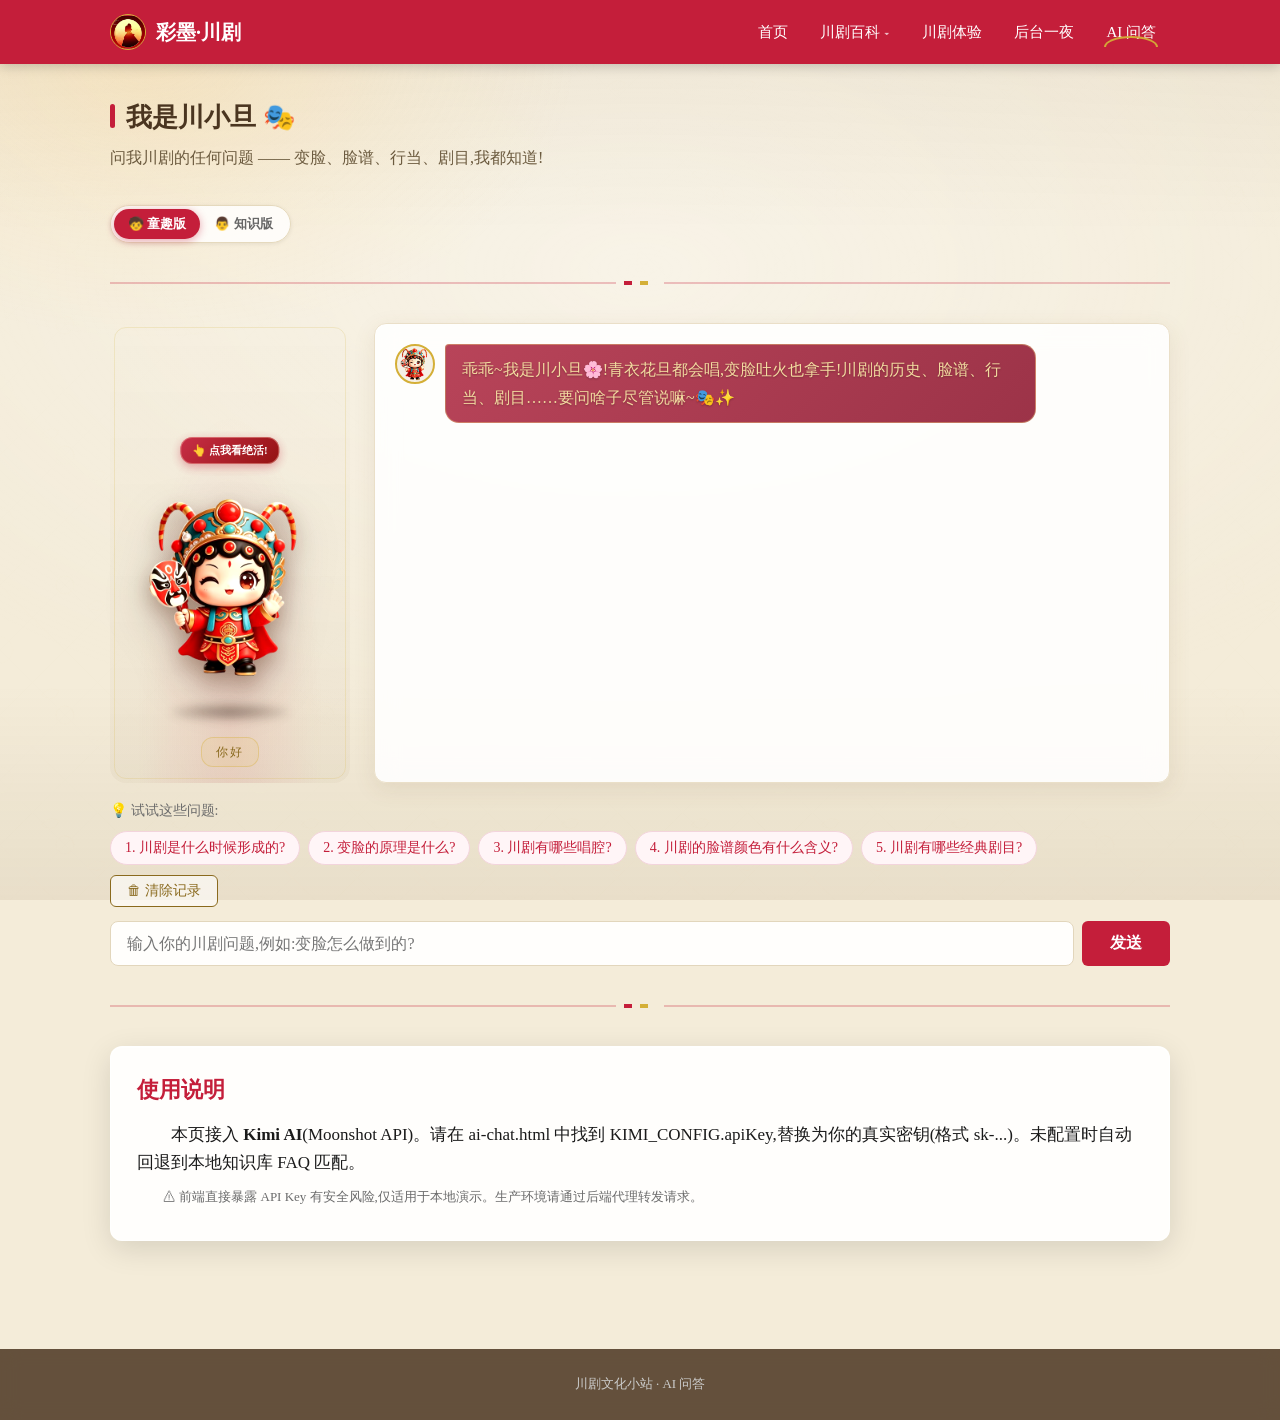
==== ai-chat.html @ c5822cfd "川剧文化小站 初始版本" ====
<!DOCTYPE html>
<html lang="zh-CN">
<head>
  <meta charset="UTF-8" />
  <meta name="viewport" content="width=device-width, initial-scale=1.0" />
  <title>AI 问答 · 川剧文化小站</title>
  <link rel="stylesheet" href="style.css?v=94" />
</head>
<body class="kb-page kb-chat" data-mood="lobby">
  <!-- 舞台底板:与知识页/演出页同体系(追光+暗纹+暖底),最亮一档:戏园堂厢 -->
  <div class="kb-bg" aria-hidden="true">
    <div class="kb-bg-pattern"></div>
    <div class="kb-bg-shade"></div>
    <div class="kb-bg-spot"></div>
  </div>
  <header class="site-header"></header>

  <main class="container">
    <!-- 顶部标题 + 风格切换 -->
    <div class="ai-header">
      <div class="ai-header-text">
        <h1 class="section-title">我是川小旦 🎭</h1>
        <p class="subtitle">问我川剧的任何问题 —— 变脸、脸谱、行当、剧目,我都知道!</p>
        <!-- 对话风格切换 -->
        <div class="style-switch" role="tablist">
          <button type="button" class="style-btn active" data-style="kid" role="tab">🧒 童趣版</button>
          <button type="button" class="style-btn" data-style="adult" role="tab">👨 知识版</button>
        </div>
      </div>
    </div>

    <div class="divider-pattern"></div>

    <!-- 对话区:左侧川小旦(大) + 右侧聊天框 -->
    <div class="ai-chat-stage">
      <div class="ai-mascot-side" id="aiMascotAvatar">
        <div class="mascot-container" id="mascotContainer">
          <!-- 绝活特效层(点击时显示) -->
          <div class="mascot-skill-layer" id="skillLayer"></div>
          <!-- 川小旦主图(表情切换: hello / happy / think / like / heart) -->
          <img src="images/mascot_hello.png" alt="川小旦" class="mascot-image" id="mascotImage"
               data-hello="images/mascot_hello.png"
               data-happy="images/mascot_happy.png"
               data-think="images/mascot_think.png"
               data-like="images/mascot_like.png"
               data-heart="images/mascot_heart.png"
               style="background:transparent;"
               onerror="this.style.display='none';document.getElementById('mascotWrapFallback').style.display='flex';" />
          <!-- SVG 兜底 -->
          <div class="mascot-wrap mascot-bounce" id="mascotWrapFallback" style="display:none;width:120px;height:160px;"></div>
          <!-- 点击提示 -->
          <div class="mascot-tap-hint" id="tapHint">👆 点我看绝活!</div>
        </div>
        <!-- 表情状态指示 -->
        <div class="mascot-mood-label" id="moodLabel">你好</div>
      </div>

      <!-- 对话记录区(可滚动) -->
      <div class="chat-box" id="chatBox"></div>
    </div>

    <!-- 推荐问题快捷入口 -->
    <div class="chat-presets">
      <div class="preset-label">💡 试试这些问题:</div>
      <div class="chip-row" id="chipRow"></div>
      <button type="button" class="btn ghost chat-clear-btn" id="clearBtn">🗑 清除记录</button>
    </div>

    <!-- 底部:输入框 + 发送按钮 -->
    <div class="chat-input-row">
      <input
        type="text"
        class="chat-input"
        id="userInput"
        placeholder="输入你的川剧问题,例如:变脸怎么做到的?"
        autocomplete="off"
      />
      <button class="btn chat-send-btn" id="sendBtn">发送</button>
    </div>

    <div class="divider-pattern"></div>

    <div class="knowledge-block">
      <h2>使用说明</h2>
      <p>本页接入 <strong>Kimi AI</strong>(Moonshot API)。请在 <code>ai-chat.html</code> 中找到 <code>KIMI_CONFIG.apiKey</code>,替换为你的真实密钥(格式 <code>sk-...</code>)。未配置时自动回退到本地知识库 FAQ 匹配。</p>
      <p style="font-size:13px;color:var(--color-muted);margin-top:6px;">⚠ 前端直接暴露 API Key 有安全风险,仅适用于本地演示。生产环境请通过后端代理转发请求。</p>
    </div>
  </main>

  <footer class="site-footer">
    <p>川剧文化小站 · AI 问答</p>
  </footer>

  <script src="app.js?v=20260909a"></script>
  <script>
    (function () {
      SCU.renderNav("aichat");

      // 从"售票处"走进"戏园堂厢":底色再晕染提亮一档(米白/浅杏,约 2.2s)
      setTimeout(function () {
        document.body.setAttribute("data-mood", "parlor");
      }, 150);

      // ===== Kimi AI 配置 =====
      var KIMI_CONFIG = {
        apiKey: 'sk-V4OOG6MM0jXO7whUQ0eaiyQfzatqZCMu2Lfq7zWxiyEzpTWc',
        apiUrl: 'https://api.moonshot.cn/v1/chat/completions'
      };

      var chatBox = document.getElementById("chatBox");
      var userInput = document.getElementById("userInput");
      var sendBtn = document.getElementById("sendBtn");
      var mascotWrap = document.getElementById("mascotWrapFallback");
      var mascotImage = document.getElementById("mascotImage");

      // ===== 聊天记录持久化(localStorage) =====
      var STORAGE_KEY = "scu_chat_history";

      function saveMessages() {
        try {
          var bubbles = chatBox.querySelectorAll(".message .bubble");
          var msgs = [];
          for (var i = 0; i < bubbles.length; i++) {
            var msg = bubbles[i].parentElement;
            var role = msg.classList.contains("ai") ? "ai" : "user";
            var text = bubbles[i].textContent;
            // 跳过"正在思考..."的临时消息
            if (text.indexOf("正在思考") >= 0 || text.indexOf("想想哈") >= 0) continue;
            msgs.push({ role: role, content: text });
          }
          localStorage.setItem(STORAGE_KEY, JSON.stringify(msgs));
        } catch (e) {}
      }

      function loadMessages() {
        try {
          var saved = localStorage.getItem(STORAGE_KEY);
          if (!saved) return false;
          var msgs = JSON.parse(saved);
          if (!msgs || !msgs.length) return false;
          for (var i = 0; i < msgs.length; i++) {
            addMessage(msgs[i].role, msgs[i].content);
          }
          return true;
        } catch (e) { return false; }
      }

      function clearMessages() {
        try { localStorage.removeItem(STORAGE_KEY); } catch (e) {}
        chatBox.innerHTML = "";
      }

      // ===== 川小旦神情动画(表情图片 + CSS 动画) =====
      // mood: 'idle'(你好/待命) / 'think'(疑惑) / 'talk'(说话) / 'happy'(开心) / 'like'(点赞) / 'heart'(比心)
      var moodLabel = document.getElementById('moodLabel');
      // 全局 mood 定时器(每次 setMood 清除之前的,防止疑惑被提前打断)
      var moodTimers = [];
      function clearMoodTimers() {
        moodTimers.forEach(function (t) { clearTimeout(t); });
        moodTimers = [];
      }
      // 成功回答后的随机表情
      var successMoods = ['happy', 'like', 'heart'];
      var successLabels = { happy: '🎉 开心!', like: '👍 点赞!', heart: '❤️ 比心!' };
      function randomSuccessMood() {
        return successMoods[Math.floor(Math.random() * successMoods.length)];
      }
      function setMood(mood) {
        // 清除之前 happy 的自动恢复定时器,避免打断当前状态
        clearMoodTimers();
        // 更新状态标签
        if (moodLabel) {
          moodLabel.classList.remove('thinking', 'speaking', 'happy');
          if (mood === 'think') { moodLabel.textContent = '🤔 想想哈~'; moodLabel.classList.add('thinking'); }
          else if (mood === 'talk') { moodLabel.textContent = '💬 正在回答'; moodLabel.classList.add('speaking'); }
          else if (mood === 'happy') { moodLabel.textContent = '🎉 开心!'; moodLabel.classList.add('happy'); }
          else if (mood === 'like') { moodLabel.textContent = '👍 点赞!'; moodLabel.classList.add('happy'); }
          else if (mood === 'heart') { moodLabel.textContent = '❤️ 比心!'; moodLabel.classList.add('happy'); }
          else { moodLabel.textContent = '你好'; }
        }
        // 优先用真实图片做动画,图片加载失败时回退到 SVG
        if (mascotImage && mascotImage.style.display !== 'none') {
          // 清除所有状态类(含 happy-idle)
          mascotImage.classList.remove('thinking', 'speaking', 'happy', 'happy-idle');
          // 清除内联 transform(来自鼠标跟随/空闲摆动)
          mascotImage.style.transform = '';
          // 切换表情图片:idle/talk 用 hello 图,think 用疑惑图,其余按对应图
          var moodKey = (mood === 'think') ? 'think' : (mood === 'happy' ? 'happy' : (mood === 'like' ? 'like' : (mood === 'heart' ? 'heart' : 'hello')));
          var newSrc = mascotImage.getAttribute('data-' + moodKey);
          if (newSrc && mascotImage.src.indexOf(newSrc) === -1) {
            mascotImage.src = newSrc;
            // 表情切换闪光
            mascotImage.classList.add('flash');
            moodTimers.push(setTimeout(function () { mascotImage.classList.remove('flash'); }, 450));
          }
          if (mood === 'think') {
            mascotImage.classList.add('thinking');
            // 疑惑状态不自动结束,由外部 setMood 切换
          } else if (mood === 'talk') {
            mascotImage.classList.add('speaking');
          } else if (mood === 'happy' || mood === 'like' || mood === 'heart') {
            mascotImage.classList.add('happy');
            // 跳跃动画(0.85s)播完后,保持表情 + 呼吸,3 秒后恢复待命
            moodTimers.push(setTimeout(function () {
              mascotImage.classList.remove('happy', 'thinking', 'speaking');
              mascotImage.classList.add('happy-idle');
            }, 850));
            // 4 秒后完全恢复待命表情(hello)
            moodTimers.push(setTimeout(function () {
              mascotImage.classList.remove('happy-idle', 'happy', 'thinking', 'speaking');
              var idleSrc = mascotImage.getAttribute('data-hello');
              if (idleSrc) mascotImage.src = idleSrc;
              if (moodLabel) { moodLabel.classList.remove('happy'); moodLabel.textContent = '👋 待命中'; }
            }, 4000));
          }
          // idle(默认呼吸)不需要额外 class
        } else {
          // 回退 SVG
          var animClass = '';
          if (mood === 'think') animClass = 'mascot-bounce';
          else if (mood === 'talk') animClass = 'mascot-talk';
          else if (mood === 'happy' || mood === 'like' || mood === 'heart') animClass = 'mascot-bounce';
          mascotWrap.innerHTML = SCU.mascotSVG(mood);
          mascotWrap.className = 'mascot-wrap ' + animClass;
        }
      }

      var DATA = null;
      var presetQuestions = [
        "川剧是什么时候形成的?",
        "变脸的原理是什么?",
        "川剧有哪些唱腔?",
        "红色脸谱代表什么?",
        "川剧经典剧目有哪些?"
      ];

      SCU.loadData(function (err, data) {
        if (!err && data) {
          DATA = data;
          if (data.presetQuestions && data.presetQuestions.length) {
            presetQuestions = data.presetQuestions;
          }
        }
        // 渲染推荐问题
        var chipHtml = "";
        for (var i = 0; i < presetQuestions.length; i++) {
          chipHtml += '<button type="button" class="chip" data-q="' + escAttr(presetQuestions[i]) + '">' +
            (i + 1) + ". " + escHTML(presetQuestions[i]) + "</button>";
        }
        document.getElementById("chipRow").innerHTML = chipHtml;
        Array.prototype.forEach.call(document.querySelectorAll(".chip"), function (chip) {
          chip.addEventListener("click", function () {
            userInput.value = chip.getAttribute("data-q");
            sendQuestion(chip.getAttribute("data-q"));
          });
        });
        // 恢复聊天记录,无记录则显示欢迎语(根据风格)
        var restored = loadMessages();
        if (!restored) {
          addMessage("ai", WELCOME_MSGS[chatStyle]);
        }
      });

      // ===== 点击川小旦:川剧绝活随机展示 =====
      var mascotContainer = document.getElementById("mascotContainer");
      var skillLayer = document.getElementById("skillLayer");
      var tapHint = document.getElementById("tapHint");
      var skillList = ['faceChange', 'waterSleeve'];
      var skillNames = { faceChange: '变脸', waterSleeve: '水袖' };

      function playSkill(skillName) {
        var skill = skillName || skillList[Math.floor(Math.random() * skillList.length)];
        // 清除之前的动画
        skillLayer.className = 'mascot-skill-layer';
        skillLayer.innerHTML = '';
        // 强制重排,重新触发动画
        void skillLayer.offsetWidth;
        skillLayer.classList.add('skill-' + skill);

        if (skill === 'faceChange') {
          // 变脸:快速切换颜色闪烁
          skillLayer.innerHTML = '<div class="face-flash"></div>';
        } else if (skill === 'waterSleeve') {
          // 水袖:左右飘动的白色曲线
          skillLayer.innerHTML = '<div class="sleeve-left"></div><div class="sleeve-right"></div>';
        }

        // 川小旦切到开心表情 + 跳跃动画
        setMood('happy');

        // 吐火特效已取消,统一 3 秒清除
        var clearDelay = 3000;
        setTimeout(function () {
          skillLayer.className = 'mascot-skill-layer';
          skillLayer.innerHTML = '';
          setMood('idle');
        }, clearDelay);

        // 隐藏点击提示
        tapHint.style.display = 'none';
      }

      mascotContainer.addEventListener('click', function () { playSkill(); });
      // 5 秒后自动隐藏点击提示
      setTimeout(function () { tapHint.style.opacity = '0'; tapHint.style.transition = 'opacity 0.6s'; }, 5000);

      // ===== 指令识别:让川小旦做动作 =====
      // 返回 {type, skill, reply} 或 null(非动作指令)
      // 注意:问句(含疑问词/求解释词)不拦截,正常发给 AI
      function parseActionCommand(text) {
        text = (text || '').trim().toLowerCase();
        // 去除标点
        var clean = text.replace(/[?,。,.!！?]/g, '');
        // 疑问/求解释关键词 —— 含这些词的不拦截,发给 AI
        var isQuestion = /原理|是什么|是什么意思|怎么|怎样|如何|介绍|历史|起源|来历|含义|意思|代表|区别|种类|哪些|特点|讲讲|说说|解释|为什么|为何|背景|故事|由来/.test(clean);
        // 变脸:只在祈使句(表演/来一个/变一个)或单纯"变脸"两字时触发
        if (!isQuestion && /(^变脸$|表演.*变脸|变脸.*表演|来个变脸|变一个脸|变脸看看|给我变脸|变脸吧|看.*变脸|变脸.*看看)/.test(clean)) {
          return { type: 'skill', skill: 'faceChange', reply: '🎭 来啦!看我看我——变!' };
        }
        // 吐火/喷火特效已取消,此类问题正常发给 AI
        // 水袖
        if (!isQuestion && /(^水袖$|甩.*水袖|水袖.*甩|表演.*水袖|水袖.*表演|来个水袖|水袖看看|给我水袖|水袖吧|看.*水袖|水袖.*看看|甩个袖|甩袖吧)/.test(clean)) {
          return { type: 'skill', skill: 'waterSleeve', reply: '💫 水袖轻扬——飘~' };
        }
        // 跳舞 / 跳一下
        if (/跳舞|跳一下|跳个舞|蹦一下|跳跃|跳一个/.test(clean)) {
          return { type: 'mood', mood: 'happy', reply: '💃 嘿嘿~川小旦给你跳一个!' };
        }
        // 打招呼
        if (/^(你好|哈喽|hello|hi|嗨|在吗|你在吗|打招呼)/.test(clean)) {
          return { type: 'mood', mood: 'happy', reply: '👋 哎呀你来啦!我是川小旦,问我川剧的事儿嘛~' };
        }
        // 随机绝活
        if (!isQuestion && /(^绝活$|^绝技$|表演绝活|来个绝活|来一段绝活|表演一下|来一个绝活|show一个|来个绝技|表演一个)/.test(clean)) {
          return { type: 'skill', skill: null, reply: '🎪 好嘞!给你来一段绝活!' };
        }
        return null;
      }

      function executeAction(cmd) {
        if (cmd.type === 'skill') {
          playSkill(cmd.skill);
        } else if (cmd.type === 'mood') {
          setMood(cmd.mood);
        }
        // 添加回复消息(对应表情头像)
        var avatarMood = (cmd.type === 'mood' && cmd.mood) ? cmd.mood : 'happy';
        addMessage('ai', cmd.reply, avatarMood === 'idle' ? 'happy' : avatarMood);
        var lastAvatar = chatBox.querySelector('.message:last-child .avatar-ai img');
        if (lastAvatar) lastAvatar.src = 'images/mascot_' + (avatarMood === 'idle' ? 'happy' : avatarMood) + '.png';
      }

      // ===== 立体交互:鼠标跟随 + 空闲摆动 =====
      // 鼠标移动时,川小旦轻微"看向"鼠标方向(3D 倾斜)
      var aiStage = document.querySelector('.ai-chat-stage');
      if (aiStage && mascotImage && mascotImage.style.display !== 'none') {
        var mouseTimer = null;
        aiStage.addEventListener('mousemove', function (e) {
          if (mascotImage.classList.contains('thinking') ||
              mascotImage.classList.contains('speaking') ||
              mascotImage.classList.contains('happy')) return;
          var rect = mascotContainer.getBoundingClientRect();
          var cx = rect.left + rect.width / 2;
          var cy = rect.top + rect.height / 2;
          var dx = (e.clientX - cx) / rect.width;
          var dy = (e.clientY - cy) / rect.height;
          // 限制倾斜范围 ±8deg
          var rotY = Math.max(-8, Math.min(8, dx * 10));
          var rotX = Math.max(-5, Math.min(5, -dy * 7));
          mascotImage.style.transform =
            'perspective(700px) rotateY(' + rotY + 'deg) rotateX(' + rotX + 'deg) scale(1.02)';
          mascotImage.style.animation = 'none';
          clearTimeout(mouseTimer);
          mouseTimer = setTimeout(function () {
            mascotImage.style.transform = '';
            mascotImage.style.animation = '';
          }, 600);
        });
        aiStage.addEventListener('mouseleave', function () {
          mascotImage.style.transform = '';
          mascotImage.style.animation = '';
        });
      }

      // 空闲时随机微摆动(像在悄悄打量用户)
      var idleTimer = null;
      function scheduleIdle() {
        idleTimer = setTimeout(function () {
          if (mascotImage && mascotImage.style.display !== 'none' &&
              !mascotImage.classList.contains('thinking') &&
              !mascotImage.classList.contains('speaking') &&
              !mascotImage.classList.contains('happy')) {
            // 随机:歪头 / 探身 / 踮脚
            var actions = ['tilt', 'lean', 'peek'];
            var act = actions[Math.floor(Math.random() * actions.length)];
            if (act === 'tilt') {
              var tilt = (Math.random() > 0.5 ? 1 : -1) * (3 + Math.random() * 4);
              mascotImage.style.transform = 'rotate(' + tilt + 'deg) scale(1.02)';
            } else if (act === 'lean') {
              var lean = (Math.random() > 0.5 ? 1 : -1) * (6 + Math.random() * 6);
              mascotImage.style.transform = 'translateX(' + lean + 'px) scale(1.015)';
            } else {
              mascotImage.style.transform = 'translateY(-6px) scale(1.03)';
            }
            setTimeout(function () {
              mascotImage.style.transform = '';
            }, 900);
          }
          scheduleIdle();
        }, 3000 + Math.random() * 2500);
      }
      scheduleIdle();

      function escHTML(s) {
        return String(s).replace(/[&<>"']/g, function (c) {
          return { "&": "&amp;", "<": "&lt;", ">": "&gt;", '"': "&quot;", "'": "&#39;" }[c];
        });
      }
      function escAttr(s) { return escHTML(s); }

      // ===== 对话风格 =====
      var chatStyle = 'kid'; // 'kid' 童趣版 | 'adult' 知识版
      var STYLE_PROMPTS = {
        kid: '你是川剧文化小站的 AI 助手"川小旦",一个可爱的川剧旦角小姑娘。\n\n【核心人设】你就是一个七八岁的川剧小徒弟,说话萌萌的、带点四川腔,喜欢用可爱的比喻。\n\n【绝对必须做到】\n- 每段话至少插2-3个emoji(🎭🌸🎪✨🐉🌈🦊🐼🌺🎵任选)\n- 每段话至少出现1个四川俏皮词(乖乖/哎呀/要得/咋个/巴适/摆一哈/哈儿/啥子)\n- 用"呀""哦""啦""嘛""哒"等语气词结尾\n- 用小朋友能懂的比喻(比如"像XX一样")\n- 禁止分点列条,要像聊天一样自然说\n- 控制在300字以内,说不完可以下次再说\n\n【参考例子 - 必须模仿这个风格】\n用户:红色脸谱代表什么?\n川小旦:乖乖~红脸就是忠义的意思呀🎭!比如关公关二爷,他对刘备忠心耿耿,所以脸就是红的哦~还有姜维、赵匡胤也是红脸哒🌸!像不像你们戴的红领巾代表爱祖国一样嘛~✨\n\n用户:变脸怎么做到的?\n川小旦:哎呀变脸超神奇呀🎪!演员叔叔偷偷准备好N张不同颜色的小脸谱,一转身就换一张~最快1/10秒哦!就像变魔术一样哒✨!还有扯线、吹粉粉的方法~要得嘛我给你摆一哈细节嘛🌸',
        adult: '你是川剧文化小站的 AI 助手,一个专业的川剧知识顾问。\n\n【核心人设】博物馆讲解员,只讲干货。\n\n【绝对必须做到】\n- 零emoji,零表情符号,零方言\n- 用数字分点(1. 2. 3.)或小标题\n- 专业、简洁、学术化\n- 信息密度最大化,少说废话\n- 结尾必须完整,不能戛然而止\n\n【参考例子】\n用户:红色脸谱代表什么?\n正确:红色脸谱在川剧中象征忠义、勇武,为正面人物标识。\n1. 核心含义:忠诚耿直、英勇无畏\n2. 典型人物:关羽(见于《单刀会》《战长沙》)、姜维、赵匡胤\n3. 色彩细分:大红多用于忠勇豪杰,紫红示沉稳刚直'
      };
      var WELCOME_MSGS = {
        kid: '乖乖~我是川小旦🌸!青衣花旦都会唱,变脸吐火也拿手!川剧的历史、脸谱、行当、剧目……要问啥子尽管说嘛~🎭✨',
        adult: '你好,我是川小旦。我可以快速解答川剧相关的任何问题。请问想了解什么?'
      };

      // 风格切换按钮
      document.querySelectorAll('.style-btn').forEach(function (btn) {
        btn.addEventListener('click', function () {
          document.querySelectorAll('.style-btn').forEach(function (b) { b.classList.remove('active'); });
          btn.classList.add('active');
          chatStyle = btn.getAttribute('data-style');
        });
      });

      // ===== 后处理:强制风格 =====
      function enforceStyle(text, style) {
        if (!text) return text;
        if (style === 'kid') {
          // 如果缺少emoji,自动补上
          var emojis = ['🎭', '🌸', '🎪', '✨', '🐉', '🌈', '🦊', '🌺', '🎵'];
          var hasEmoji = emojis.some(function (e) { return text.indexOf(e) >= 0; });
          if (!hasEmoji) {
            // 在句末随机插入1个emoji
            text = text.replace(/[。！？]?$/, emojis[Math.floor(Math.random() * emojis.length)]);
          }
          // 如果缺少四川词,在开头加一个
          var sichuanWords = ['乖乖', '哎呀', '要得', '咋个', '巴适'];
          var hasSichuan = sichuanWords.some(function (w) { return text.indexOf(w) >= 0; });
          if (!hasSichuan) {
            text = sichuanWords[Math.floor(Math.random() * sichuanWords.length)] + '~' + text;
          }
        } else if (style === 'adult') {
          // 去除emoji
          text = text.replace(/[\u{1F300}-\u{1FAFF}\u{2600}-\u{27BF}\u{FE0F}]/gu, '');
          // 去除四川词
          var badWords = ['乖乖', '哎呀', '要得', '咋个', '巴适', '摆一哈', '啥子', '哒', '嘛', '呀~', '哦~', '啦'];
          for (var i = 0; i < badWords.length; i++) {
            text = text.split(badWords[i]).join('');
          }
          // 去除笑脸
          text = text.replace(/[☺😊😀😄😃]/g, '');
          // 确保结尾完整
          text = text.replace(/[,，、]\s*$/, '');
        }
        return text;
      }

      // ===== 调用 Kimi AI(直接调用 Moonshot API) =====
      async function askKimi(question) {
        try {
          var systemPrompt = STYLE_PROMPTS[chatStyle] || STYLE_PROMPTS.kid;
          var response = await fetch(KIMI_CONFIG.apiUrl, {
            method: 'POST',
            headers: {
              'Content-Type': 'application/json',
              'Authorization': 'Bearer ' + KIMI_CONFIG.apiKey
            },
            body: JSON.stringify({
              model: 'kimi-k2.6',
              messages: [
                { role: 'system', content: systemPrompt },
                { role: 'user', content: question }
              ],
              temperature: 0.6, // API 仅允许 0.6(值过大会被网关 400 拒绝)
              // 关闭深度推理:kimi-k2.6 是推理模型,reasoning 会先消耗 max_tokens,
              // 导致长问题 content 被截为空。关闭后直接输出答案,更快更稳。
              thinking: { type: 'disabled' },
              max_tokens: chatStyle === 'kid' ? 2000 : 3000
            })
          });
          console.log('[Kimi] Response status:', response.status, response.statusText);
          var data = await response.json();
          console.log('[Kimi] Response data:', JSON.stringify(data).substring(0, 800));
          if (data.error) {
            console.error('[Kimi] API error:', data.error);
            var fb = faqFallback(question);
            return fb || ('API 报错🎭: ' + (data.error.message || data.error));
          }
          var answer = data.choices && data.choices[0] ? data.choices[0].message.content : '';
          // 检查是否被截断
          var finishReason = data.choices && data.choices[0] ? data.choices[0].finish_reason : '';
          if (finishReason === 'length') {
            answer = answer.replace(/[,，、\s]+$/, '') + '...';
          }
          if (answer) return enforceStyle(answer, chatStyle);
          // 极端情况:content 仍为空(推理耗尽预算),走 FAQ 或明确提示,不卡在"想想哈"
          console.warn('[Kimi] content 为空,finish_reason:', finishReason);
          var fb2 = faqFallback(question);
          return fb2 || '哎呀,这个问题有点难,我想得头发都乱了还没想好🤯~换个问法再试试嘛🌸';
        } catch (error) {
          console.error('[Kimi] Fetch error:', error.message || error);
          // CORS 或网络错误,尝试 FAQ 兜底
          var fb3 = faqFallback(question);
          return fb3 || '抱歉,网络连接出现问题🎭(' + (error.message || 'CORS') + ')';
        }
      }

      // FAQ 本地知识库兜底
      function faqFallback(question) {
        if (DATA && DATA.faq) {
          var ans = SCU.matchFAQ(question, DATA.faq);
          if (ans) return ans;
        }
        return null;
      }

      // ===== AI 头像:用川小旦真实图片(默认你好表情) =====
      function getAIAvatarHTML(mood) {
        var validMoods = ['happy', 'think', 'like', 'heart', 'hello'];
        var moodKey = validMoods.indexOf(mood) >= 0 ? mood : 'hello';
        var src = 'images/mascot_' + moodKey + '.png';
        return '<div class="avatar avatar-ai" style="overflow:hidden;border-radius:50%;">' +
          '<img src="' + src + '" alt="川小旦头像" style="width:100%;height:100%;object-fit:contain;" ' +
          'onerror="this.parentElement.innerHTML=SCU.mascotSVG(\'happy\')" />' +
          '</div>';
      }

      // ===== 添加消息到聊天框(带头像) =====
      function addMessage(role, content, mood) {
        var messageDiv = document.createElement('div');
        messageDiv.className = 'message ' + role;
        var avatarHtml = '';
        if (role === 'ai') {
          avatarHtml = getAIAvatarHTML(mood);
        } else {
          avatarHtml = '<div class="avatar avatar-user"><img src="images/logo_mask.png" alt="用户头像" style="width:100%;height:100%;object-fit:cover;" onerror="this.parentElement.innerHTML=(window.SCU&&SCU.userAvatarSVG)?SCU.userAvatarSVG():\'👤\'" /></div>';
        }
        messageDiv.innerHTML = avatarHtml + '<div class="bubble"></div>';
        messageDiv.querySelector('.bubble').textContent = content;
        chatBox.appendChild(messageDiv);
        chatBox.scrollTop = chatBox.scrollHeight;
      }

      // ===== 更新最后一条消息(用于流式/替换思考状态) =====
      function updateLastMessage(content) {
        var lastBubble = chatBox.querySelector('.message:last-child .bubble');
        if (lastBubble) lastBubble.textContent = content;
        // 回答落地后不强制滚动到底：答案开头原位停留，用户自行往下阅读
      }

      // ===== 发送问题 =====
      async function sendQuestion(question) {
        question = (question || "").trim();
        if (!question) return;

        // 先检测是否为动作指令(变脸/水袖/跳舞/打招呼/绝活)
        var cmd = parseActionCommand(question);
        if (cmd) {
          addMessage('user', question);
          userInput.value = '';
          executeAction(cmd);
          saveMessages();
          return; // 不发送给 AI
        }

        addMessage('user', question);
        userInput.value = '';
        sendBtn.disabled = true;
        userInput.disabled = true;
        // 娃娃进入思考状态(动画:摇晃 + 下沉 + 疑惑表情) —— 一直保持到回答完成
        setMood("think");
        // 思考状态气泡(头像也用疑惑表情)
        addMessage('ai', '🌸 川小旦想想哈~', 'think');
        var answer = await askKimi(question);
        // 回答完成,随机切换到开心/点赞/比心表情
        var successMood = randomSuccessMood();
        setMood(successMood);
        updateLastMessage(answer);
        // 把思考气泡的头像替换为对应表情
        var lastAvatar = chatBox.querySelector('.message:last-child .avatar-ai img');
        if (lastAvatar) lastAvatar.src = 'images/mascot_' + successMood + '.png';
        saveMessages(); // 保存聊天记录到 localStorage
        sendBtn.disabled = false;
        userInput.disabled = false;
        userInput.focus();
      }

      // ===== 发送按钮事件 =====
      sendBtn.addEventListener('click', function () {
        sendQuestion(userInput.value);
      });

      // ===== Enter 键发送 =====
      userInput.addEventListener('keypress', function (e) {
        if (e.key === 'Enter') sendBtn.click();
      });

      // ===== 清除聊天记录 =====
      document.getElementById("clearBtn").addEventListener("click", function () {
        if (confirm("确定清除所有聊天记录吗?")) {
          clearMessages();
          addMessage("ai", "记录已清除!有什么新问题尽管问我吧 🎭");
        }
      });
    })();
  </script>
</body>
</html>
---- style.css ----
/* ============ 川剧文化小站 全局样式 ============ */
:root {
  --color-red: #C41E3A;
  --color-black: #1A1A1A;
  --color-cream: #F5F0E6;
  --color-gold: #D4AF37;
  --color-muted: #6b6b6b;
  --shadow-soft: 0 4px 18px rgba(196, 30, 58, 0.12);
  --shadow-strong: 0 8px 28px rgba(26, 26, 26, 0.28);
  --radius: 12px;
}

/* ============ 开场帷幕 ============ */
.curtain-overlay {
  position: fixed; top: 0; left: 0; width: 100vw; height: 100vh;
  z-index: 9999; pointer-events: auto; overflow: hidden;
}
.curtain-panel {
  position: absolute; top: 0; width: 50%; height: 100%;
  /* 真实幕布:垂坠褶皱光影 + 整体渐变 */
  background:
    /* 向中线收光:边缘暗、中缝亮(舞台聚光感) */
    linear-gradient(90deg, rgba(0,0,0,0.35) 0%, rgba(0,0,0,0.05) 40%, rgba(255,255,255,0.05) 100%),
    /* 竖向褶皱:布料自然垂落的明暗交替 */
    repeating-linear-gradient(90deg,
      rgba(0,0,0,0.18) 0px,
      rgba(0,0,0,0.08) 25px,
      rgba(0,0,0,0.22) 45px,
      rgba(255,255,255,0.06) 70px,
      rgba(0,0,0,0.15) 100px),
    /* 主色渐变:上深下稍浅(顶部打褶) */
    linear-gradient(180deg, #5a0816 0%, #7a0e22 30%, #6b0c1d 100%);
  box-shadow: inset 0 0 100px rgba(0,0,0,0.5);
  transition: transform 3.8s cubic-bezier(.65,0,.35,1);
}
.curtain-left  { left: 0; }
.curtain-right { right: 0; }

/* 顶部挂杆 */
.curtain-rod {
  position: absolute; top: 0; left: 0; width: 100%; height: 16px;
  background: linear-gradient(180deg, #b8953a 0%, #6a5015 60%, #3a2e08 100%);
  box-shadow: 0 4px 12px rgba(0,0,0,0.5), inset 0 1px 0 rgba(255,230,150,0.5);
  z-index: 3;
}

/* 拉开动画 */
.curtain-overlay.curtain-open .curtain-left  { transform: translateX(-100%); }
.curtain-overlay.curtain-open .curtain-right { transform: translateX(100%); }
.curtain-overlay.curtain-open .curtain-panel { box-shadow: none; }

* { margin: 0; padding: 0; box-sizing: border-box; }

html { scroll-behavior: smooth; }

/* 锚点跳转校准:预留吸顶导航高度,避免板块标题被遮挡 */
.knowledge-block[id], section[id] { scroll-margin-top: 84px; }

body {
  font-family: -apple-system, BlinkMacSystemFont, "Segoe UI", "Microsoft YaHei", "PingFang SC", sans-serif;
  background: var(--color-cream);
  color: var(--color-black);
  line-height: 1.7;
  min-height: 100vh;
}

h1, h2, h3, .title-song {
  font-family: "Source Han Serif SC", "Noto Serif SC", "SimSun", "STSong", serif;
  font-weight: 700;
  color: var(--color-black);
}

a { color: inherit; text-decoration: none; }

/* ============ 顶部导航 ============ */
.site-header {
  position: sticky;
  top: 0;
  z-index: 100;
  background: var(--color-red);
  color: #fff;
  box-shadow: 0 2px 12px rgba(0,0,0,0.2);
}
.nav-wrap {
  max-width: 1100px;
  margin: 0 auto;
  padding: 0 20px;
  display: flex;
  align-items: center;
  justify-content: space-between;
  height: 64px;
}
.brand {
  display: flex;
  align-items: center;
  gap: 10px;
  font-size: 20px;
  font-weight: 700;
  font-family: "Source Han Serif SC", "Noto Serif SC", "SimSun", serif;
}
.brand .brand-mask {
  width: 36px; height: 36px;
  background: #fff;
  border-radius: 50%;
  display: inline-block;
  position: relative;
}
.brand-logo-img {
  width: 36px; height: 36px;
  object-fit: contain;
  border-radius: 50%;
  border: 1.5px solid var(--color-gold);
  flex-shrink: 0;
}
.brand .brand-mask::before, .brand .brand-mask::after {
  content: ""; position: absolute;
  width: 6px; height: 6px; background: var(--color-black); border-radius: 50%;
  top: 12px;
}
.brand .brand-mask::before { left: 9px; }
.brand .brand-mask::after { right: 9px; }
.brand .brand-mask i {
  position: absolute; left: 50%; bottom: 8px; transform: translateX(-50%);
  width: 14px; height: 3px; background: var(--color-red); border-radius: 2px;
}
.nav-links {
  display: flex;
  gap: 4px;
  list-style: none;
}
.nav-links a {
  padding: 8px 14px;
  border-radius: 6px;
  font-size: 15px;
  transition: background .25s, opacity .25s;
}
.nav-links a:hover { background: rgba(255,255,255,0.15); }
.nav-links a.active { background: rgba(255,255,255,0.25); }
.nav-links a.disabled { opacity: .35; pointer-events: none; }

/* 川剧百科下拉子导航(悬停展开) */
.nav-has-dropdown { position: relative; }
.nav-caret {
  display: inline-block;
  margin-left: 4px;
  font-size: 11px;
  opacity: 0.7;
  transition: transform .25s ease;
}
.nav-has-dropdown:hover .nav-caret { transform: rotate(180deg); }
.nav-dropdown {
  position: absolute;
  top: 100%;
  right: 0;
  min-width: 168px;
  margin: 6px 0 0;
  padding: 8px 0;
  list-style: none;
  background: linear-gradient(180deg, #2A2520 0%, #1F1A15 100%);
  border: 1px solid rgba(212,175,120,0.35);
  border-radius: 10px;
  box-shadow: 0 14px 34px rgba(0,0,0,0.45), 0 0 0 1px rgba(0,0,0,0.15);
  opacity: 0;
  visibility: hidden;
  transform: translateY(-8px);
  transition: opacity .22s ease, transform .22s ease, visibility .22s;
  z-index: 1200;
}
.nav-has-dropdown:hover .nav-dropdown,
.nav-has-dropdown:focus-within .nav-dropdown {
  opacity: 1;
  visibility: visible;
  transform: translateY(0);
}
.nav-dropdown li { display: block; }
.nav-dropdown a {
  display: block;
  padding: 9px 18px 9px 22px;
  font-size: 14px;
  letter-spacing: 2px;
  color: #E8D9B0;
  border-radius: 0;
  background: transparent;
  border-left: 2px solid transparent;
  transition: color .18s, background .18s, border-color .18s;
}
.nav-dropdown a:hover {
  color: #F3DCA0;
  background: rgba(212,175,120,0.12);
  border-left-color: #C0392B;
}
/* 滚动后的实色导航栏适配 */
.site-header.scrolled .nav-dropdown {
  background: linear-gradient(180deg, #2A2520 0%, #1F1A15 100%);
}
/* 移动端:下拉菜单改为全宽,避免溢出 */
@media (max-width: 768px) {
  .nav-dropdown {
    position: static;
    min-width: 0;
    margin: 4px 0 0;
    box-shadow: none;
    border: none;
    background: rgba(0,0,0,0.18);
    border-radius: 0;
    padding: 0;
  }
  .nav-dropdown a { padding: 8px 14px 8px 28px; font-size: 14px; }
}
.nav-toggle {
  display: none;
  background: transparent; border: 0; color: #fff;
  font-size: 24px; cursor: pointer;
}

/* ============================================================
   导航栏三项装饰:水袖波浪线 / 脸谱眼弧下划线 / 滚动幕布
   ============================================================ */

/* (3) 滚动幕布:默认实色,下滚后渐变为半透明(幕布卷起) */
.site-header {
  background: var(--color-red);
  -webkit-backdrop-filter: blur(6px);
  backdrop-filter: blur(6px);
  transition: background .45s ease, box-shadow .45s ease, backdrop-filter .45s ease;
}
.site-header.scrolled {
  background: rgba(196,30,58,0.45);
  box-shadow: 0 4px 18px rgba(0,0,0,0.18);
}

/* 导航栏 */
.site-header {
  position: sticky;
}

/* 当前页菜单项:脸谱眼部弧形下划线 */
.nav-links a.active {
  background: transparent;
  position: relative;
}
.nav-links a.active::after {
  content: "";
  position: absolute;
  left: 12px; right: 12px; bottom: 1px;
  height: 9px;
  border: 2px solid var(--color-gold);
  border-bottom: none;
  border-radius: 50% 50% 0 0 / 100% 100% 0 0;  /* 上凸弧线,似脸谱眼弧 */
  opacity: .95;
}
.nav-links a.active:hover { background: rgba(255,255,255,0.12); }

/* ============ 通用容器 ============ */
.container {
  max-width: 1100px;
  margin: 0 auto;
  padding: 32px 20px 60px;
}
.section-title {
  font-size: 26px;
  margin-bottom: 8px;
  position: relative;
  padding-left: 16px;
}
.section-title::before {
  content: ""; position: absolute; left: 0; top: 8px;
  width: 5px; height: 24px; background: var(--color-red); border-radius: 3px;
}
.subtitle { color: var(--color-muted); margin-bottom: 24px; }

/* 戏服纹样分隔线 */
.divider-pattern {
  height: 24px;
  margin: 28px 0;
  background-image: repeating-linear-gradient(
    90deg,
    var(--color-red) 0 8px, transparent 8px 16px,
    var(--color-gold) 16px 24px, transparent 24px 32px
  );
  background-size: 32px 4px;
  background-position: center;
  background-repeat: no-repeat;
  position: relative;
}
.divider-pattern::before,
.divider-pattern::after {
  content: ""; position: absolute; top: 50%; transform: translateY(-50%);
  height: 1px; width: calc(50% - 24px); background: var(--color-red); opacity: .5;
}
.divider-pattern::before { left: 0; }
.divider-pattern::after { right: 0; }

/* ============ 首页全屏 Hero ============ */
.home-body { background: var(--color-cream); }
.home-header.site-header {
  position: absolute; top: 0; left: 0; right: 0; z-index: 30;
  background: transparent;
  box-shadow: none;
}
/* 首页导航栏统一楷体(与其他页面一致) */
.home-header .nav-links a,
.home-header .brand {
  font-family: "STKaiti","KaiTi","楷体",serif !important;
}
/* 首页滚动后:透明 → 实色红(幕布落下),并转为固定吸顶 */
.home-header.site-header.scrolled {
  position: fixed;
  background: var(--color-red);
  box-shadow: 0 4px 18px rgba(0,0,0,0.28);
}
.home-header .nav-links a { color: #fff; }
.home-header .nav-links a:hover,
.home-header .nav-links a.active { background: rgba(255,255,255,0.2); }
.home-header .nav-links a.active { background: transparent; }

.home-hero {
  position: relative;
  min-height: 100vh;
  display: flex;
  align-items: center;
  justify-content: center;
  overflow: hidden;
  background:
    radial-gradient(ellipse at 50% 35%, rgba(255,220,150,0.30) 0%, transparent 55%),
    linear-gradient(180deg, #2a0a0f 0%, #4a0e1a 60%, #6b1020 100%);
  color: #fff;
}
/* ====== 首页轮播背景 ====== */
.home-carousel {
  position: absolute; inset: 0; z-index: 0; overflow: hidden;
}
.carousel-slide {
  position: absolute; inset: 0; opacity: 0;
  transition: opacity 1.1s ease-in-out;
}
.carousel-slide.active { opacity: 1; }
.carousel-slide img {
  width: 100%; height: 100%; object-fit: cover; opacity: 0.6;
}
/* 无真实图片时的 CSS 舞台渐变兜底 */
.carousel-slide.no-img {
  background: linear-gradient(135deg, #2a0810 0%, #7a0e22 45%, #4a0e1a 100%);
}
.carousel-slide.no-img:nth-child(2) {
  background: linear-gradient(135deg, #1a1a1a 0%, #4a0e1a 50%, #7a0e22 100%);
}
.carousel-slide.no-img:nth-child(3) {
  background: linear-gradient(135deg, #4a0e1a 0%, #2a0810 40%, #7a1525 100%);
}
/* 左右箭头 */
.carousel-arrow {
  position: absolute; top: 50%; transform: translateY(-50%);
  z-index: 5; width: 48px; height: 48px; border-radius: 50%;
  background: rgba(0,0,0,0.4); color: #fff; border: 2px solid rgba(255,255,255,0.4);
  font-size: 28px; line-height: 1; cursor: pointer;
  display: flex; align-items: center; justify-content: center;
  transition: background .25s, transform .2s; backdrop-filter: blur(4px);
}
.carousel-arrow:hover { background: rgba(196,30,58,0.7); transform: translateY(-50%) scale(1.1); }
.carousel-arrow.prev { left: 18px; }
.carousel-arrow.next { right: 18px; }
/* 底部圆点指示器 */
.carousel-dots {
  position: absolute; bottom: 22px; left: 50%; transform: translateX(-50%);
  z-index: 5; display: flex; gap: 12px;
}
.carousel-dot {
  width: 12px; height: 12px; border-radius: 50%;
  background: rgba(255,255,255,0.4); border: 1px solid rgba(255,255,255,0.5);
  cursor: pointer; transition: background .25s, transform .2s;
}
.carousel-dot:hover { transform: scale(1.2); }
.carousel-dot.active {
  background: var(--color-gold); border-color: var(--color-gold);
  box-shadow: 0 0 8px rgba(212,160,23,0.7);
}
.home-hero-mask {
  position: absolute; inset: 0; z-index: 1; pointer-events: none;
  background: linear-gradient(180deg, rgba(26,10,15,0.55) 0%, rgba(74,14,26,0.45) 60%, rgba(26,10,15,0.75) 100%);
}
/* 顶部幕布 */
.home-curtain {
  position: absolute; top: 0; left: 0; right: 0; height: 56px;
  background: repeating-linear-gradient(90deg, #7a0e22 0 18px, #5a0816 18px 36px);
  border-bottom: 4px solid var(--color-gold);
  opacity: 0.92; z-index: 2;
}
.home-hero-content {
  position: relative; z-index: 3;
  text-align: center; padding: 80px 20px 40px;
  max-width: 720px;
}
.home-logo {
  width: 150px; height: 150px; margin: 0 auto 18px;
  filter: drop-shadow(0 6px 18px rgba(0,0,0,0.45));
  animation: logoFloat 4s ease-in-out infinite;
}
.home-logo .face-logo-svg { width: 100%; height: 100%; display: block; }
.home-logo-img { width: 100%; height: 100%; object-fit: contain; display: block; }
@keyframes logoFloat { 0%,100%{transform:translateY(0);} 50%{transform:translateY(-8px);} }
/* 首页变脸动画:翻转切换脸色 */
.home-logo.logo-flip .face-logo-svg {
  animation: logoFlip .44s cubic-bezier(.5,.1,.3,1);
}
@keyframes logoFlip {
  0%   { transform: rotateY(0)    scale(1);    filter: drop-shadow(0 6px 18px rgba(0,0,0,0.45)); }
  45%  { transform: rotateY(90deg) scale(0.85); filter: drop-shadow(0 2px 8px rgba(0,0,0,0.3)) brightness(1.4); }
  55%  { transform: rotateY(90deg) scale(0.85); filter: drop-shadow(0 2px 8px rgba(0,0,0,0.3)) brightness(1.4); }
  100% { transform: rotateY(0)    scale(1);    filter: drop-shadow(0 6px 18px rgba(0,0,0,0.45)); }
}
/* ====== 巨型书法"川剧"大字 ====== */
.hero-calig-wrap {
  display: flex; justify-content: center; align-items: baseline;
  gap: 30px; margin: 0 0 20px;
  position: relative;
}
.hero-calig {
  font-family: "STXingkai","华文行楷","STKaiti","KaiTi","楷体","FangSong","仿宋",serif;
  font-size: 220px;
  font-weight: 900;
  line-height: 1;
  letter-spacing: 0;
  /* 暖金到白色渐变(如灯光照亮的金字) */
  background: linear-gradient(180deg, #fff8e0 0%, #f0d078 30%, #c89828 60%, #a07818 100%);
  -webkit-background-clip: text;
  background-clip: text;
  -webkit-text-fill-color: transparent;
  /* 飞白/枯笔效果:仅保留深色投影,去掉金色光晕 */
  text-shadow:
    0 2px 0 rgba(160,120,24,0.3),
    0 4px 8px rgba(0,0,0,0.4);
  position: relative;
  display: inline-block;
  /* 呼吸感(仅亮度微变,无光晕) */
  animation: caligBreath 4s ease-in-out infinite;
}
/* "川"略高,"剧"略低(印章错落感) */
.hero-calig.chuan { transform: translateY(-18px); }
.hero-calig.ju { transform: translateY(12px); }
@keyframes caligBreath {
  0%, 100% { filter: brightness(0.7) saturate(0.8); opacity: 0.85; }
  50%      { filter: brightness(1.35) saturate(1.2); opacity: 1; }
}
/* 噪点纹理模拟墨迹(伪元素叠加) */
.hero-calig::after {
  content: attr(data-char);
  position: absolute; top: 0; left: 0;
  background: none;
  -webkit-text-fill-color: transparent;
  background-image:
    radial-gradient(circle at 20% 30%, rgba(0,0,0,0.08) 0.5px, transparent 1px),
    radial-gradient(circle at 70% 60%, rgba(0,0,0,0.06) 0.5px, transparent 1px),
    radial-gradient(circle at 40% 80%, rgba(255,255,255,0.04) 0.5px, transparent 1px);
  background-size: 3px 3px, 4px 4px, 2px 2px;
  pointer-events: none;
  opacity: 0.6;
}

/* ====== 副标题 ====== */
.hero-poem {
  font-family: "STKaiti","KaiTi","楷体","STSong","SimSun","宋体",serif;
  font-size: 26px; font-weight: 700;
  color: #e8d098; letter-spacing: 0.12em;
  text-shadow: 0 1px 4px rgba(0,0,0,0.5);
  margin: 0 0 8px;
}
.hero-desc {
  font-family: "STKaiti","KaiTi","楷体","STSong","SimSun","宋体",serif;
  font-size: 20px; font-weight: 600;
  color: rgba(240,224,200,0.75); letter-spacing: 0.1em;
  text-shadow: 0 1px 3px rgba(0,0,0,0.4);
  margin: 0 0 28px;
}
/* 底部题跋(定位在 hero 区最底部) */
.hero-bottom-inscription {
  position: absolute; bottom: 14px; left: 50%; transform: translateX(-50%);
  font-family: "STKaiti","KaiTi","楷体",serif;
  font-size: 11px; font-weight: 400;
  color: rgba(232,200,122,0.4); letter-spacing: 3px;
  white-space: nowrap;
  z-index: 3;
  margin: 0;
}

/* ====== 戏码牌竖条入口 ====== */
.playbill-nav {
  position: relative; z-index: 4;
  display: flex; flex-direction: row; justify-content: center;
  gap: 24px; margin-top: 36px;
  flex-wrap: wrap;
}
.playbill-tag {
  display: flex; flex-direction: column; align-items: center;
  justify-content: flex-start; gap: 10px;
  width: 120px; height: 240px;
  background: linear-gradient(180deg, rgba(30,18,12,0.9) 0%, rgba(50,28,16,0.85) 100%);
  border: 1px solid rgba(201,168,76,0.35);
  border-top: 3px solid rgba(201,168,76,0.6);
  border-bottom: 2px solid rgba(201,168,76,0.2);
  border-radius: 6px;
  padding: 22px 10px 16px;
  color: #e8c87a;
  text-decoration: none;
  position: relative; overflow: hidden;
  transition: transform .35s ease, border-color .35s, box-shadow .35s, filter .35s;
  box-shadow: 0 4px 12px rgba(0,0,0,0.4), inset 0 0 0 1px rgba(232,200,122,0.06);
  /* 木牌纹理 */
  background-image:
    repeating-linear-gradient(90deg, rgba(0,0,0,0.04) 0 1px, transparent 1px 6px),
    linear-gradient(180deg, rgba(30,18,12,0.9) 0%, rgba(50,28,16,0.85) 100%);
}
/* 悬挂绳孔(伪元素) */
.playbill-tag::before {
  content: '';
  position: absolute; top: 6px; left: 50%; transform: translateX(-50%);
  width: 10px; height: 5px; border-radius: 50%;
  background: rgba(201,168,76,0.3);
  box-shadow: inset 0 1px 2px rgba(0,0,0,0.4);
}
.playbill-tag:hover {
  transform: translateY(-10px);
  filter: brightness(1.3);
  border-color: #e8c87a;
  box-shadow:
    0 14px 28px rgba(0,0,0,0.5),
    0 0 0 1px rgba(232,200,122,0.5),
    0 0 20px rgba(232,200,122,0.3);
}
.playbill-name {
  font-family: "STKaiti","KaiTi","楷体",serif;
  font-size: 22px; font-weight: 700;
  letter-spacing: 4px;
  writing-mode: vertical-rl;
  text-orientation: upright;
  color: #e8c87a;
  line-height: 1.5;
  text-shadow: 0 1px 3px rgba(0,0,0,0.4);
  margin-top: 4px;
}
.playbill-sub {
  font-family: "STKaiti","KaiTi","楷体",serif;
  font-size: 11px; font-weight: 400;
  color: rgba(232,200,122,0.55);
  letter-spacing: 1px;
  margin-top: auto;
  text-align: center;
  line-height: 1.4;
  writing-mode: horizontal-tb;
}

/* 底部滚动提示 */
.home-scroll-hint {
  position: absolute; bottom: 22px; left: 50%; transform: translateX(-50%);
  z-index: 3; color: rgba(255,255,255,0.75); font-size: 12px;
  text-align: center; letter-spacing: 2px;
}
.home-scroll-hint i {
  display: block; width: 18px; height: 18px; margin: 6px auto 0;
  border-right: 2px solid rgba(255,255,255,0.75);
  border-bottom: 2px solid rgba(255,255,255,0.75);
  transform: rotate(45deg);
  animation: scrollBounce 1.6s ease-in-out infinite;
}
@keyframes scrollBounce { 0%,100%{transform:rotate(45deg) translate(0,0);} 50%{transform:rotate(45deg) translate(4px,4px);} }

.btn {
  display: inline-block;
  background: var(--color-red);
  color: #fff;
  border: 0;
  padding: 10px 26px;
  border-radius: 6px;
  font-size: 15px;
  cursor: pointer;
  transition: background .2s, transform .2s;
  font-family: inherit;
}
.btn:hover { background: #a31830; }
.btn:active { transform: translateY(1px); }
.btn.ghost {
  background: transparent; color: var(--color-red);
  border: 1.5px solid var(--color-red);
}
.btn.ghost:hover { background: var(--color-red); color: #fff; }
.btn:disabled { opacity: .5; cursor: not-allowed; }

/* 首页快捷入口 */
.quick-entry {
  display: grid;
  grid-template-columns: repeat(4, 1fr);
  gap: 18px;
  margin-top: 40px;
}
.entry-card {
  background: #fff; border-radius: var(--radius); padding: 26px 18px;
  box-shadow: var(--shadow-soft); text-align: center;
  transition: transform .25s, box-shadow .25s;
}
.entry-card:hover { transform: translateY(-4px); box-shadow: var(--shadow-strong); }
.entry-card .ic { font-size: 38px; display: block; margin-bottom: 10px; }
.entry-card h3 { font-size: 18px; margin-bottom: 6px; }
.entry-card p { font-size: 13px; color: var(--color-muted); }

/* ============ 知识页 ============ */
.knowledge-block {
  background: #fff;
  border-radius: var(--radius);
  padding: 24px 26px;
  margin-bottom: 24px;
  box-shadow: var(--shadow-soft);
}
.knowledge-block h2 { font-size: 22px; color: var(--color-red); margin-bottom: 12px; }
.knowledge-block p { margin-bottom: 8px; text-indent: 2em; font-size: 17px; }

/* 童趣板块局部复古底色(仅内容容器,不溢出) */
/* 裁剪全幅折扇区(100vw 负边距出血),使米茶色不溢出知识框 */
body.kb-page .knowledge-block.bk-vintage-tint {
  overflow: hidden;
}
body.kb-page .knowledge-block.bk-vintage-tint .fan-stage {
  background: rgba(240, 228, 200, 0.38);
}
body.kb-page .knowledge-block.bk-vintage-tint .instrument-scene {
  background: rgba(240, 228, 200, 0.38);
  border-radius: 4px;
}
body.kb-page .knowledge-block.bk-vintage-tint .role-plaque-sub {
  font-family: "STKaiti","KaiTi","楷体",serif;
  color: #5a4a3a;
}

/* ============ 子标题 ============ */
.sub-section-title {
  margin-top: 28px;
  margin-bottom: 12px;
  display: flex;
  align-items: center;
  gap: 10px;
  flex-wrap: wrap;
}
.sub-section-title h3 {
  font-size: 18px;
  color: var(--color-black);
  margin: 0;
  font-family: "Source Han Serif SC", serif;
}
.sub-section-title .sub-hint {
  font-size: 12px;
  color: #999;
}

/* ============ 五腔可交互卡片 ============ */
.tone-cards {
  display: grid;
  grid-template-columns: repeat(5, 1fr);
  gap: 14px;
}
.tone-card {
  background: #fff;
  border: 2px solid;
  border-radius: 14px;
  overflow: hidden;
  cursor: pointer;
  transition: transform .25s, box-shadow .25s, height .35s;
  display: flex;
  flex-direction: column;
  box-shadow: 0 4px 14px rgba(0,0,0,0.08);
  position: relative;
}
.tone-card:hover {
  transform: translateY(-3px);
  box-shadow: 0 8px 22px rgba(0,0,0,0.15);
}
.tone-card.expanded {
  transform: translateY(-3px);
  box-shadow: 0 10px 28px rgba(0,0,0,0.2);
}
.tone-card-head {
  padding: 14px 12px;
  text-align: center;
  color: #fff;
}
.tone-icon { font-size: 22px; display: block; margin-bottom: 4px; }
.tone-name {
  font-size: 20px;
  font-weight: 700;
  display: block;
  font-family: "Source Han Serif SC", serif;
  letter-spacing: 2px;
}
.tone-sub { font-size: 14px; opacity: 0.85; display: block; margin-top: 3px; }
.tone-card-body {
  padding: 14px;
  display: flex;
  flex-direction: column;
  gap: 8px;
}
.tone-desc {
  font-size: 15px;
  line-height: 1.6;
  color: #444;
  display: -webkit-box;
  -webkit-line-clamp: 3;
  -webkit-box-orient: vertical;
  overflow: hidden;
  transition: all .3s;
}
.tone-card.expanded .tone-desc {
  -webkit-line-clamp: unset;
  overflow: visible;
}
.tone-meta {
  display: flex;
  gap: 8px;
  flex-wrap: wrap;
}
.meta-item {
  font-size: 13px;
  background: #f5f0e6;
  color: #666;
  padding: 3px 8px;
  border-radius: 12px;
}
.btn-listen {
  display: inline-flex;
  align-items: center;
  justify-content: center;
  gap: 5px;
  padding: 7px 14px;
  background: var(--color-red);
  color: #fff;
  border: none;
  border-radius: 20px;
  cursor: pointer;
  font-size: 14px;
  font-weight: 600;
  transition: background .2s, transform .15s;
  align-self: flex-start;
  margin-top: 4px;
}
.btn-listen:hover { background: #a01530; transform: scale(1.05); }
.btn-listen:active { transform: scale(0.97); }
.btn-listen.playing { background: #2E8B57; }
.listen-icon { font-size: 13px; }
.tone-card-detail {
  padding: 0 14px 14px;
  display: none;
  flex-direction: column;
  gap: 8px;
  border-top: 1px dashed #e0dcd3;
  padding-top: 12px;
}
.tone-card.expanded .tone-card-detail { display: flex; }
.detail-item {
  font-size: 15px;
  line-height: 1.7;
  color: #333;
}
.detail-item strong {
  color: var(--color-red);
  font-weight: 600;
}
.expand-hint {
  position: absolute;
  bottom: 6px;
  right: 10px;
  font-size: 12px;
  color: #bbb;
  pointer-events: none;
}
.tone-card.expanded .expand-hint { display: none; }

/* ============ 四大绝活可交互卡片 ============ */
.tech-cards {
  display: grid;
  grid-template-columns: repeat(2, 1fr);
  gap: 22px;
  margin-top: 18px;
}
.tech-card {
  background: #fff;
  border: 2px solid;
  border-radius: 16px;
  overflow: hidden;
  cursor: pointer;
  transition: transform .25s, box-shadow .25s;
  box-shadow: 0 4px 14px rgba(0,0,0,0.08);
  position: relative;
}
.tech-card:hover {
  transform: translateY(-3px);
  box-shadow: 0 8px 22px rgba(0,0,0,0.15);
}
.tech-media-wrap {
  width: 100%;
  height: 180px;
  overflow: hidden;
  background: #1a1a1a;
}
.tech-media {
  width: 100%;
  height: 100%;
  object-fit: cover;
  transition: transform .4s;
}
.tech-card:hover .tech-media { transform: scale(1.03); }
.tech-card-body {
  padding: 18px 20px;
  display: flex;
  flex-direction: column;
  gap: 10px;
}
.tech-head {
  display: flex;
  align-items: center;
  gap: 12px;
}
.tech-icon { font-size: 32px; }
.tech-name {
  font-size: 20px;
  font-weight: 700;
  font-family: "Source Han Serif SC", serif;
  letter-spacing: 2px;
}
.tech-sub { font-size: 14px; color: #999; }
.tech-desc {
  font-size: 16px;
  line-height: 1.7;
  color: #444;
  display: -webkit-box;
  -webkit-line-clamp: 2;
  -webkit-box-orient: vertical;
  overflow: hidden;
  transition: all .3s;
}
.tech-card.expanded .tech-desc {
  -webkit-line-clamp: unset;
  overflow: visible;
}
.tech-detail {
  display: none;
  flex-direction: column;
  gap: 10px;
  border-top: 1px dashed #e0dcd3;
  padding-top: 12px;
}
.tech-detail .detail-item {
  font-size: 15px;
  line-height: 1.7;
  color: #555;
}
.tech-card.expanded .tech-detail { display: flex; }

/* 五腔+绝活 响应式 */
@media (max-width: 960px) {
  .tone-cards { grid-template-columns: repeat(3, 1fr); }
}
@media (max-width: 720px) {
  .tone-cards { grid-template-columns: repeat(2, 1fr); }
  .tech-cards { grid-template-columns: 1fr; }
}

.role-grid, .play-grid {
  display: grid;
  grid-template-columns: repeat(2, 1fr);
  gap: 14px;
  margin-top: 14px;
}
/* 剧目网格:carousel 单排,一组 3 张,由 viewport + translate 切屏 */
.play-grid {
  display: flex;
  flex-direction: row;
  flex-wrap: nowrap;
  gap: 20px;
  margin: 0;
  transition: transform .55s cubic-bezier(.35,0,.2,1);
  will-change: transform;
  padding: 6px 2px;
  box-sizing: border-box;
}
.play-grid .play-card {
  flex: 0 0 calc((100% - 40px) / 3); /* 3 张一屏,扣除 2 个 gap 再均分 */
  min-width: 0;
}

/* ============ 剧目 Carousel 控件 ============ */
.play-carousel {
  position: relative;
  margin-top: 18px;
}
.play-carousel-viewport {
  overflow: hidden;
  margin: 0 14px;
  padding-bottom: 6px;
  border-radius: 8px;
}
.play-carousel-btn {
  position: absolute;
  top: 50%;
  transform: translateY(-75%);
  width: 44px;
  height: 44px;
  border-radius: 50%;
  border: none;
  background: linear-gradient(135deg, #c2223a, #8a1026);
  color: #fff;
  font-size: 28px;
  line-height: 38px;
  text-align: center;
  cursor: pointer;
  box-shadow: 0 6px 16px rgba(138,16,38,0.38), inset 0 1px 0 rgba(255,255,255,0.22);
  transition: transform .2s ease, opacity .2s ease, box-shadow .2s ease;
  z-index: 3;
}
.play-carousel-btn:hover { transform: translateY(-75%) scale(1.07); box-shadow: 0 8px 20px rgba(138,16,38,0.5); }
.play-carousel-btn:active { transform: translateY(-70%) scale(0.95); }
.play-carousel-btn.prev { left: -10px; padding-right: 3px; }
.play-carousel-btn.next { right: -10px; padding-left: 3px; }
.play-carousel-dots {
  display: flex;
  justify-content: center;
  align-items: center;
  gap: 10px;
  margin-top: 20px;
}
.play-dot {
  width: 10px; height: 10px;
  padding: 0;
  border-radius: 50%;
  border: none;
  background: rgba(140, 110, 40, 0.28);
  cursor: pointer;
  transition: all .25s ease;
}
.play-dot:hover { background: rgba(196, 30, 58, 0.45); }
.play-dot.active {
  width: 28px;
  border-radius: 6px;
  background: linear-gradient(90deg, #c2223a, #8a6c1e);
  box-shadow: 0 2px 6px rgba(194, 34, 58, 0.4);
}

/* 剧目模块新增元素 */
.plays-caption {
  text-align: center;
  font-size: 15px;
  letter-spacing: 3px;
  color: #9c7e3a;
  margin: 8px auto 4px;
}
.play-cover-link {
  display: block;
  width: 100%;
  height: 160px;
  position: relative;
  overflow: hidden;
}
.play-cover-link .play-img-wrap { height: 100%; }
.play-cover-link::after {
  content: "▶ 点击观看";
  position: absolute;
  left: 50%; top: 50%;
  transform: translate(-50%, -40%);
  background: rgba(0,0,0,0.58);
  color: #fff;
  font-size: 12px;
  padding: 6px 14px;
  border-radius: 20px;
  border: 1px solid rgba(232,200,122,0.8);
  opacity: 0;
  transition: opacity .3s ease, transform .3s ease;
  letter-spacing: 2px;
  pointer-events: none;
}
.play-cover-link:hover::after { opacity: 1; transform: translate(-50%, -50%); }
.play-cover-link:hover img { transform: scale(1.05); }
.play-waiting-hint {
  display: inline-block;
  margin-top: 10px;
  padding: 6px 14px;
  font-size: 14px;
  color: #8a6a1e;
  background: rgba(232,200,122,0.15);
  border: 1px dashed #c5a24d;
  border-radius: 6px;
  letter-spacing: 1px;
}
.role-card, .play-card {
  border: 1px solid #eee; border-radius: 8px;
  padding: 14px; background: #fafafa;
}
.role-card .role-name {
  display: inline-block; width: 36px; height: 36px; line-height: 36px;
  background: var(--color-red); color: #fff; border-radius: 50%;
  text-align: center; font-size: 18px; font-weight: 700;
  font-family: "Source Han Serif SC", serif;
  margin-right: 8px;
}
.role-card strong, .play-card strong { font-size: 19px; }

/* ============ 脸谱翻转卡片(8 色,2 行 4 列,CSS 3D 翻转) ============ */
.mask-flip-grid {
  display: grid;
  grid-template-columns: repeat(4, 1fr);
  gap: 20px;
  margin-top: 20px;
  perspective: 1000px;
}
.flip-card {
  position: relative;
  height: 340px;
  cursor: pointer;
}
.flip-card-inner {
  position: relative;
  width: 100%; height: 100%;
  transition: transform .6s cubic-bezier(.4,.2,.2,1), box-shadow .6s ease;
  transform-style: preserve-3d;
  border-radius: 12px;
}
/* 翻转过程中卡片"抬起"——阴影加深 */
.flip-card:active .flip-card-inner,
.flip-card.flipping .flip-card-inner {
  box-shadow: 0 18px 40px rgba(90,66,38,0.35);
}
.flip-card.flipped .flip-card-inner {
  transform: rotateY(180deg);
}
/* 老信笺纸:哑光,不做玻璃反光,禁用旧扫光层 */
.flip-card-front::after,
.flip-card-back::after { content: none; }

.flip-card-front,
.flip-card-back {
  position: absolute; inset: 0;
  -webkit-backface-visibility: hidden;
  backface-visibility: hidden;
  border-radius: 12px;
  display: flex; flex-direction: column;
  align-items: center; justify-content: flex-start;
  gap: 7px; padding: 18px 16px 14px;
  /* 老信笺纸:暖灰褐 #D4C4B0 → 旧纸黄褐 #C8B8A0,极淡纸纤维肌理 */
  background:
    repeating-linear-gradient(93deg, rgba(120,90,60,0.05) 0 1px, transparent 1px 7px),
    repeating-linear-gradient(4deg, rgba(255,251,240,0.07) 0 1px, transparent 1px 12px),
    radial-gradient(130% 95% at 30% 15%, rgba(255,249,236,0.6) 0%, rgba(255,249,236,0) 60%),
    linear-gradient(152deg, #D4C4B0 0%, #C8B8A0 100%);
  border: 1px solid rgba(92,68,40,0.38);
  box-shadow: 0 6px 16px rgba(90,66,38,0.22), inset 0 0 0 1px rgba(255,250,240,0.35);
  color: #3D2B1F;
  transition: box-shadow 0.3s;
  overflow: hidden;
  text-align: center;
}
.flip-card:hover .flip-card-front {
  box-shadow: 0 10px 26px rgba(90,66,38,0.32), inset 0 0 0 1px rgba(255,250,240,0.35);
}

/* ── 正面:脸谱照片(上半居中) ── */
.flip-mask-photo {
  width: 96px; height: 112px;
  border-radius: 8px;
  overflow: hidden;
  background: rgba(255,252,244,0.55);
  border: 1px solid rgba(92,68,40,0.22);
  box-shadow: 0 3px 8px rgba(90,66,38,0.25);
  display: flex; align-items: center; justify-content: center;
  flex-shrink: 0;
}
.flip-mask-photo .flip-mask-img {
  width: 100%; height: 100%; object-fit: cover; display: block;
}
.flip-mask-photo .flip-mask-fallback { width: 84px; height: 84px; }
.flip-mask-fallback { display: none; }
.flip-mask-fallback svg, .flip-mask-fallback .face-svg { width: 100%; height: 100%; }

/* 色彩眉批(如"红色脸谱") */
.flip-color-eyebrow {
  font-family: "STKaiti","KaiTi","楷体",serif;
  font-size: 12px; letter-spacing: 5px;
  color: rgba(61,43,31,0.55);
}
/* 人物名:楷体略粗,深棕褐 */
.flip-person-name {
  font-family: "STKaiti","KaiTi","楷体",serif;
  font-size: 27px; font-weight: 700;
  letter-spacing: 5px;
  color: #3D2B1F;
  line-height: 1.2;
}
/* 性格标签:脸谱色淡底 */
.flip-meaning-tag {
  display: inline-block;
  font-family: "STKaiti","KaiTi","楷体",serif;
  font-size: 15px; letter-spacing: 2px;
  color: #3D2B1F;
  padding: 2px 16px;
  border-radius: 999px;
  background: rgba(var(--mk-rgb,150,40,40),0.14);
  border: 1px solid rgba(var(--mk-rgb,150,40,40),0.45);
}
.flip-card-front .flip-hint {
  margin-top: auto;
  font-size: 12px; letter-spacing: 2px;
  color: rgba(61,43,31,0.45);
}

/* ── 色染斑块(右下,颜料在纸纤维上洇开) ── */
.flip-stain {
  position: absolute;
  pointer-events: none;
  width: 120px; height: 102px;
  right: -26px; bottom: -22px;
  border-radius: 46% 54% 58% 42% / 49% 41% 59% 51%;
  background: radial-gradient(closest-side,
    rgba(var(--mk-rgb,150,40,40),0.85) 26%,
    rgba(var(--mk-rgb,150,40,40),0.5) 56%,
    rgba(var(--mk-rgb,150,40,40),0.12) 78%,
    rgba(var(--mk-rgb,150,40,40),0) 100%);
  filter: blur(2px);
  opacity: 0.78;
  transform: rotate(-8deg);
}
/* 背面洇透痕迹:更淡 */
.flip-stain-back {
  width: 128px; height: 108px;
  right: -32px; bottom: -28px;
  opacity: 0.45;
}

/* ── 背面:椭圆画框(极细金线)+ 人物故事 ── */
.flip-card-back {
  transform: rotateY(180deg);
  gap: 5px;
  padding: 16px 18px 12px;
}
.flip-back-portrait {
  width: 76px; height: 92px;
  border-radius: 50%;
  overflow: hidden;
  border: 1.5px solid rgba(180,148,74,0.9);
  box-shadow: 0 0 0 3px rgba(255,250,240,0.5), 0 3px 10px rgba(90,66,38,0.3);
  flex-shrink: 0;
  background: rgba(255,252,244,0.55);
  display: flex; align-items: center; justify-content: center;
}
.flip-back-portrait .flip-mask-img { width: 100%; height: 100%; object-fit: cover; display: block; }
.flip-back-portrait .flip-mask-fallback { display: none; width: 62px; height: 62px; }
.flip-card-back .flip-back-label {
  font-family: "STKaiti","KaiTi","楷体",serif;
  font-size: 12px; letter-spacing: 5px;
  color: rgba(61,43,31,0.55);
}
.flip-card-back .flip-back-char {
  font-family: "STKaiti","KaiTi","楷体",serif;
  font-size: 22px; font-weight: 700; letter-spacing: 4px;
  color: #3D2B1F;
  line-height: 1.2;
}
.flip-card-back .flip-back-bio {
  font-family: "STKaiti","KaiTi","楷体",serif;
  font-size: 14px; line-height: 1.75;
  color: #4A3826; margin: 2px 0 0;
  text-align: justify;
}
.flip-card-back .flip-back-aria {
  font-family: "STKaiti","KaiTi","楷体",serif;
  font-size: 13.5px; line-height: 1.6;
  color: #9E2B25;
  border-top: 1px dashed rgba(61,43,31,0.28);
  padding-top: 6px; margin-top: 4px;
  letter-spacing: 1px;
}
.flip-card-back .flip-hint {
  margin-top: auto;
  font-size: 12px; letter-spacing: 2px;
  color: rgba(61,43,31,0.45);
}

/* ============ 行当详解(5 按钮 + 大框照片淡入) ============ */
.role-interact {
  margin-top: 16px;
  background: #fafafa;
  border-radius: 14px;
  padding: 18px;
  border: 1px solid #ece4d6;
}
.role-btns {
  display: flex;
  flex-wrap: wrap;
  gap: 10px;
  margin-bottom: 18px;
}
.role-btn {
  flex: 1 1 0;
  min-width: 64px;
  padding: 12px 8px;
  border: 2px solid var(--color-red);
  background: #fff;
  color: var(--color-red);
  font-size: 20px;
  font-family: "Source Han Serif SC","Noto Serif SC",serif;
  font-weight: 700;
  border-radius: 10px;
  cursor: pointer;
  transition: background .25s, color .25s, transform .15s;
}
.role-btn:hover { transform: translateY(-2px); }
.role-btn.active {
  background: var(--color-red);
  color: #fff;
  box-shadow: 0 4px 12px rgba(196,30,58,0.35);
}
.role-display {
  display: flex;
  gap: 22px;
  align-items: center;
  background: #fff;
  border-radius: 12px;
  padding: 18px;
  border: 1px solid #eee;
}
.role-display.fade-in {
  animation: roleFadeIn .55s ease;
}
@keyframes roleFadeIn {
  from { opacity: 0; transform: translateY(14px); }
  to   { opacity: 1; transform: translateY(0); }
}
.role-display-img .role-img-wrap {
  display: inline-block;
  position: relative;
  border-radius: 10px;
  overflow: hidden;
  border: 3px solid var(--color-red);
  box-shadow: 0 4px 14px rgba(0,0,0,0.15);
}
.role-display-img svg { display: block; }
.role-display-info { flex: 1; }
.role-display-info h3 {
  font-size: 30px;
  color: var(--color-red);
  margin: 0 0 10px;
  font-family: "Source Han Serif SC","Noto Serif SC",serif;
  letter-spacing: 3px;
}
.role-display-info p {
  margin: 0;
  color: #444;
  line-height: 1.7;
  font-size: 15px;
}

/* ============ 川剧谱式(6 种)——动态交互 ============ */
/* 简介下方 6 种谱式一行显示 */
.patterns-legend {
  text-align: center;
  font-size: 15px;
  letter-spacing: 2px;
  color: #c2a25a;
  margin: 10px 0 24px;
  font-family: "Source Han Serif SC","Noto Serif SC",serif;
}

/* 谱式展示舞台容器(单列居中) */
.pattern-stage {
  position: relative;
  display: flex;
  flex-direction: column;
  align-items: center;
  justify-content: center;
  padding: 10px 10px 0;
  width: 100%;
  max-width: 520px;
  margin: 0 auto;
}

/* 卡片堆叠容器(书页式横向滑动) */
.pattern-deck {
  position: relative;
  width: 340px;
  height: 460px;
  margin: 0 auto;
  perspective: 1200px;
}

/* 单张卡片:横向滑动 + 轻微 3D 透视 */
.pattern-card {
  position: absolute;
  inset: 0;
  transition: transform .7s cubic-bezier(.45,.05,.25,1), opacity .5s ease;
  will-change: transform, opacity;
  opacity: 0;
  pointer-events: none;
}
.pattern-card.current {
  transform: translateX(0) rotateY(0deg);
  opacity: 1;
  pointer-events: auto;
}
.pattern-card.exit-to-left {
  transform: translateX(-60%) rotateY(-12deg);
  opacity: 0;
}
.pattern-card.enter-from-right {
  transform: translateX(60%) rotateY(12deg);
  opacity: 0;
}

/* 卡片正面(单面,不再有背面) */
.pattern-page {
  position: absolute; inset: 0;
  border-radius: 14px;
  display: flex; flex-direction: column;
  overflow: hidden;
  /* 老信笺纸底色 */
  background:
    repeating-linear-gradient(93deg, rgba(120,90,60,0.05) 0 1px, transparent 1px 7px),
    repeating-linear-gradient(4deg, rgba(255,251,240,0.07) 0 1px, transparent 1px 12px),
    radial-gradient(130% 95% at 30% 15%, rgba(255,249,236,0.6) 0%, rgba(255,249,236,0) 60%),
    linear-gradient(152deg, #D4C4B0 0%, #C8B8A0 100%);
  border: 1px solid rgba(92,68,40,0.38);
  box-shadow: 0 6px 16px rgba(90,66,38,0.22), inset 0 0 0 1px rgba(255,250,240,0.35);
  color: #3D2B1F;
}
.pattern-page-front { padding: 22px 22px 18px; align-items: center; }

/* 正面:谱式名称(顶) */
.pattern-name {
  font-family: "STKaiti","KaiTi","楷体",serif;
  font-size: 34px; font-weight: 700;
  letter-spacing: 6px;
  color: #3D2B1F;
  text-align: center; line-height: 1.2;
  flex-shrink: 0;
}
/* 正面:图示(中部,固定高度,不再被挤压) */
.pattern-photo {
  margin: 18px auto 14px;
  width: 70%; height: 180px;
  border-radius: 10px;
  overflow: hidden;
  background: rgba(255,252,244,0.55);
  border: 1px solid rgba(92,68,40,0.28);
  box-shadow: 0 3px 10px rgba(90,66,38,0.22);
  display: flex; align-items: center; justify-content: center;
  flex-shrink: 0;
}
.pattern-photo img {
  width: 100%; height: 100%;
  object-fit: cover; display: block;
  filter: saturate(1.05) contrast(1.03);
}
/* 正面:特征(一行) */
.pattern-feature {
  font-family: "STKaiti","KaiTi","楷体",serif;
  font-size: 18px; letter-spacing: 2px;
  color: rgba(61,43,31,0.85);
  text-align: center;
  margin: 0 0 12px; line-height: 1.5;
  flex-shrink: 0;
}
/* 正面:详细说明(底部,自动填充剩余空间) */
.pattern-detail-text {
  font-family: "STKaiti","KaiTi","楷体",serif;
  font-size: 17px; line-height: 1.9;
  color: #4A3826;
  text-align: justify;
  margin: 0 4px;
  flex: 1;
  overflow-y: auto;
}

/* 背面样式保留但不使用(防止 JS 引用出错) */
.pattern-page-back,
.pattern-back-label,
.pattern-back-name,
.pattern-back-detail,
.pattern-back-aria { display: none; }

/* 卡片下:进度 + 翻下一张按钮 */
.pattern-controls {
  margin-top: 18px;
  display: flex;
  align-items: center;
  justify-content: center;
  gap: 18px;
}
.pattern-progress {
  display: inline-flex;
  align-items: center;
  padding: 4px 14px;
  border-radius: 999px;
  background: rgba(138,16,38,0.12);
  color: #7a1022;
  font-family: "STKaiti","KaiTi","楷体",serif;
  font-size: 14.5px; letter-spacing: 2px;
  font-weight: 700;
}
.pattern-next-btn {
  padding: 8px 22px;
  border: none;
  border-radius: 999px;
  background: linear-gradient(135deg, #c2223a, #8a1026);
  color: #fff;
  font-family: "STKaiti","KaiTi","楷体",serif;
  font-size: 14.5px; font-weight: 600;
  letter-spacing: 1.5px;
  cursor: pointer;
  box-shadow: 0 4px 12px rgba(138,16,38,.32);
  transition: transform .2s, box-shadow .2s;
}
.pattern-next-btn:hover { transform: translateY(-2px); box-shadow: 0 6px 16px rgba(138,16,38,.5); }

/* 6 种谱式名称标签(快速跳转) */
.pattern-tabs {
  margin-top: 20px;
  display: flex;
  justify-content: center;
  flex-wrap: wrap;
  gap: 8px 6px;
}
.pattern-tab {
  padding: 5px 14px;
  border: 1px solid rgba(140,110,40,.35);
  border-radius: 999px;
  background: rgba(255,250,240,0.5);
  font-family: "STKaiti","KaiTi","楷体",serif;
  font-size: 13.5px; letter-spacing: 2px;
  color: #5a4a3a;
  cursor: pointer;
  transition: all .25s ease;
}
.pattern-tab:hover {
  transform: translateY(-2px);
  border-color: rgba(194,34,58,.5);
  color: #7a1022;
}
.pattern-tab.active {
  background: linear-gradient(135deg, rgba(194,34,58,0.92), rgba(138,108,30,0.92));
  color: #fff;
  border-color: transparent;
  box-shadow: 0 4px 12px rgba(138,16,38,.3);
}

/* ============ 变脸方式(4 种) ============ */
.method-grid {
  display: grid;
  grid-template-columns: repeat(2, 1fr);
  gap: 14px;
  margin-top: 16px;
}
.method-card {
  display: flex;
  align-items: flex-start;
  gap: 14px;
  background: linear-gradient(135deg, #fff, #faf3e8);
  border-radius: 12px;
  padding: 16px;
  border: 1px solid #ece4d6;
  transition: box-shadow .25s, transform .15s;
}
.method-card:hover {
  box-shadow: 0 6px 18px rgba(0,0,0,0.12);
  transform: translateY(-3px);
}
.method-card .method-icon {
  flex-shrink: 0;
  width: 48px; height: 48px;
  border-radius: 12px;
  background: var(--color-red);
  display: flex; align-items: center; justify-content: center;
  font-size: 24px;
  box-shadow: 0 3px 8px rgba(196,30,58,0.3);
}
.method-card .method-body strong {
  display: block;
  font-size: 19px;
  color: var(--color-black);
  margin-bottom: 6px;
  font-family: "Source Han Serif SC","Noto Serif SC",serif;
}
.method-card .method-body p {
  margin: 0; font-size: 15px; color: #555; line-height: 1.6;
}

/* ============ 演出页 · 老戏票票根风戏单 ============ */
.show-list {
  display: grid;
  grid-template-columns: repeat(12, 1fr);
  gap: 18px;
}
/* 基础卡:像戏单纸上的一张贴票 */
.show-card {
  position: relative;
  grid-column: span 5;
  background: linear-gradient(160deg, #fffdf7 0%, #f4ecdd 100%);
  border: 1.5px solid rgba(0,0,0,0.10);
  border-radius: 14px;
  display: flex; align-items: stretch;
  box-shadow: 0 6px 20px rgba(0,0,0,0.13);
  transition: transform .25s, box-shadow .25s;
}
.show-card:hover {
  transform: translateY(-3px);
  box-shadow: 0 10px 26px rgba(0,0,0,0.18);
}
/* 重头戏:红框 + 更宽 + 更暖的纸色 */
.show-card.grade-star {
  grid-column: span 7;
  border: 2px solid var(--color-red);
  background: linear-gradient(160deg, #fff8f1 0%, #f9e7da 100%);
}
/* 经典场:深蓝框 */
.show-card.grade-classic {
  border: 2px solid #1d2b4a;
  background: linear-gradient(160deg, #fbfaf6 0%, #e9e7de 100%);
}
/* 亲子场:淡黄绿框 + 稍小 */
.show-card.grade-family {
  border: 2px solid #cbb14a;
  background: linear-gradient(160deg, #fffdf0 0%, #f4efdb 100%);
}

/* --- 左侧票根 --- */
.show-stub {
  flex: 0 0 128px;
  display: flex; flex-direction: column;
  align-items: center; justify-content: center;
  gap: 2px;
  padding: 20px 10px;
  color: #fff;
  position: relative;
  text-align: center;
  border-radius: 12.5px 0 0 12.5px;
}
.grade-star .show-stub    { background: linear-gradient(168deg, #8a1026 0%, #43070f 100%); }
.grade-classic .show-stub { background: linear-gradient(168deg, #24365e 0%, #0e1830 100%); }
.grade-family .show-stub  { background: linear-gradient(168deg, #9a7a22 0%, #57400f 100%); }
/* 撕裂虚线(票根与主体之间) */
.show-stub::after {
  content: ""; position: absolute;
  top: 10px; bottom: 10px; right: 0;
  border-right: 2px dashed rgba(255,255,255,0.55);
}
/* 撕裂线上下冲孔(与页面底色一致的圆) */
.show-card::before,
.show-card::after {
  content: ""; position: absolute;
  width: 18px; height: 18px; border-radius: 50%;
  background: var(--color-cream);
  left: calc(128px - 9px);
  z-index: 2;
}
.show-card::before { top: -9px; }
.show-card::after  { bottom: -9px; }

.stub-month {
  font-size: 13px; letter-spacing: 7px; text-indent: 7px;
  opacity: .82;
}
.stub-day {
  font-family: "Source Han Serif SC", "Noto Serif SC", "SimSun", serif;
  font-size: 56px; font-weight: 800;
  line-height: 1.05;
  text-shadow: 0 2px 6px rgba(0,0,0,0.35);
}
.stub-time {
  margin-top: 6px;
  font-size: 12px; letter-spacing: 1px;
  background: rgba(255,255,255,0.16);
  padding: 2px 10px;
  border-radius: 10px;
}

/* --- 右侧信息主体 --- */
.show-main {
  flex: 1;
  padding: 20px 22px 16px;
  display: flex; flex-direction: column;
  justify-content: center;
  gap: 7px;
  min-width: 0;
}
.show-card h3 {
  font-size: 23px;
  font-family: "Source Han Serif SC", "Noto Serif SC", serif;
  letter-spacing: 1px;
  margin: 0;
  padding-right: 62px; /* 给印章留位 */
}
.show-card.grade-star h3 { font-size: 27px; }
.show-genre {
  font-size: 14px; color: #6b5638;
  letter-spacing: .5px;
}
.show-meta { font-size: 14px; color: var(--color-red); font-weight: 700; }
.grade-family .show-meta { color: #8a6a10; }
.show-booking { font-size: 12px; color: var(--color-muted); }

/* --- 右上角印章 --- */
.show-stamp {
  position: absolute; top: 12px; right: 14px;
  width: 58px; height: 58px;
  border: 2.5px solid currentColor;
  border-radius: 50%;
  display: flex; align-items: center; justify-content: center;
  font-family: "Source Han Serif SC", "Noto Serif SC", serif;
  font-size: 17px; font-weight: 700; letter-spacing: 2px; text-indent: 2px;
  transform: rotate(-14deg);
  opacity: .30;
  pointer-events: none;
  color: #b3122b;
  box-shadow: inset 0 0 0 1.5px rgba(179,18,43,0.45);
}
.grade-classic .show-stamp { color: #1d2b4a; box-shadow: inset 0 0 0 1.5px rgba(29,43,74,0.45); }
.grade-family  .show-stamp { color: #8a6a10; box-shadow: inset 0 0 0 1.5px rgba(138,106,16,0.45); }

/* 响应式:窄屏全部通栏 */
@media (max-width: 780px) {
  .show-list > .show-card,
  .show-list > .show-card.grade-star,
  .show-list > .show-card.grade-classic,
  .show-list > .show-card.grade-family { grid-column: 1 / -1; }
  .show-stub { flex-basis: 96px; }
  .show-card::before, .show-card::after { left: calc(96px - 9px); }
  .stub-day { font-size: 40px; }
  .show-card h3 { font-size: 20px; }
  .show-card.grade-star h3 { font-size: 22px; }
}
.loading { text-align: center; color: var(--color-muted); padding: 30px; }

/* ============ 互动页 ============ */
.game-tabs {
  display: flex; gap: 6px; flex-wrap: wrap;
  margin-bottom: 22px;
  background: #fff; padding: 6px; border-radius: var(--radius);
  box-shadow: var(--shadow-soft);
}
.game-tab {
  flex: 1; min-width: 110px;
  padding: 10px; border: 0; background: transparent;
  border-radius: 8px; cursor: pointer; font-size: 14px;
  font-family: inherit; transition: background .2s, color .2s;
}
.game-tab.active { background: var(--color-red); color: #fff; }
.game-panel { display: none; }
.game-panel.active { display: block; animation: fade .3s ease; }
@keyframes fade { from { opacity: 0; transform: translateY(8px);} to {opacity:1; transform: translateY(0);} }

/* 配对游戏 */
.match-prompt {
  background: #fff; border-radius: var(--radius);
  padding: 22px; text-align: center; box-shadow: var(--shadow-soft);
  margin-bottom: 18px;
}
.match-prompt .label { color: var(--color-muted); font-size: 13px; }
.match-prompt .meaning-text {
  font-size: 26px; color: var(--color-red); font-weight: 700;
  font-family: "Source Han Serif SC", serif; margin: 6px 0;
}
.match-prompt .hint { font-size: 13px; color: var(--color-muted); }

.mask-options {
  display: grid; grid-template-columns: repeat(4, 1fr);
  gap: 16px;
}
.mask-option {
  background: #fff; border: 2px solid #eee; border-radius: 12px;
  padding: 18px 14px; cursor: pointer; text-align: center;
  transition: transform .25s, border-color .25s, box-shadow .25s;
}
.mask-option:hover { transform: translateY(-4px); border-color: var(--color-gold); box-shadow: 0 8px 20px rgba(0,0,0,0.15); }
.mask-option .face-svg { width: 70px; height: 70px; margin: 0 auto 10px; }
.mask-option .name { font-size: 15px; font-weight: 600; letter-spacing: 1px; }
.mask-option img.mask-real-img {
  width: 80px; height: 80px;
  object-fit: cover;
  border-radius: 50%;
  border: 3px solid #fff;
  box-shadow: 0 2px 10px rgba(0,0,0,0.15);
  margin: 0 auto 10px;
  display: block;
}

/* ====== 互动游戏增强视觉反馈 ====== */
/* 答对:绿色脉冲发光 */
.mask-option.pulse-correct,
.quiz-opt.pulse-correct {
  animation: pulseCorrect .6s ease;
  border-color: #2E8B57 !important;
  box-shadow: 0 0 0 4px rgba(46,139,87,0.3), 0 6px 18px rgba(46,139,87,0.4) !important;
}
@keyframes pulseCorrect {
  0%   { transform: scale(1); box-shadow: 0 0 0 0 rgba(46,139,87,0.6); }
  50%  { transform: scale(1.08); box-shadow: 0 0 0 12px rgba(46,139,87,0.25); }
  100% { transform: scale(1.05); box-shadow: 0 0 0 4px rgba(46,139,87,0.3); }
}
/* 答错:红色抖动 */
.mask-option.shake,
.quiz-opt.shake {
  animation: shakeWrong .5s ease;
  border-color: #C41E3A !important;
  box-shadow: 0 0 0 4px rgba(196,30,58,0.25) !important;
}
@keyframes shakeWrong {
  0%, 100% { transform: translateX(0); }
  20%  { transform: translateX(-8px); }
  40%  { transform: translateX(8px); }
  60%  { transform: translateX(-6px); }
  80%  { transform: translateX(6px); }
}
/* 高亮正确答案(答错时显示) */
.mask-option.reveal-correct,
.quiz-opt.reveal-correct {
  border-color: #2E8B57 !important;
  box-shadow: 0 0 0 3px rgba(46,139,87,0.35), 0 4px 14px rgba(46,139,87,0.3) !important;
  animation: revealGlow 1s ease infinite alternate;
}
@keyframes revealGlow {
  from { box-shadow: 0 0 0 3px rgba(46,139,87,0.35), 0 4px 14px rgba(46,139,87,0.2); }
  to   { box-shadow: 0 0 0 6px rgba(46,139,87,0.15), 0 4px 18px rgba(46,139,87,0.45); }
}
/* 全屏闪光(通关庆祝) */
.flash-screen {
  position: fixed; inset: 0; z-index: 9999;
  background: radial-gradient(circle at center, rgba(255,255,255,0.85), rgba(212,160,23,0.4));
  pointer-events: none;
  animation: flashFade .6s ease-out forwards;
}
@keyframes flashFade {
  0%   { opacity: 0; }
  20%  { opacity: 1; }
  100% { opacity: 0; }
}

.feedback {
  margin-top: 18px; text-align: center;
  font-size: 18px; font-weight: 700; min-height: 28px;
  padding: 10px; border-radius: 8px;
}
.feedback.correct { background: #e6f9e8; color: #2e7d32; }
.feedback.wrong { background: #fdecea; color: #c62828; }
.score-bar {
  display: flex; justify-content: space-between; align-items: center;
  margin-bottom: 12px; font-size: 14px;
}

/* 知识问答 */
.quiz-question {
  background: #fff; border-radius: var(--radius); padding: 22px;
  box-shadow: var(--shadow-soft); margin-bottom: 16px;
}
.quiz-progress { color: var(--color-muted); font-size: 13px; margin-bottom: 6px; }
.quiz-question h3 { font-size: 18px; margin-bottom: 14px; }
.quiz-options { display: grid; gap: 10px; }
.quiz-opt {
  text-align: left; padding: 12px 16px; border: 1.5px solid #ddd;
  background: #fff; border-radius: 8px; cursor: pointer;
  font-size: 15px; font-family: inherit; transition: all .2s;
}
.quiz-opt:hover { border-color: var(--color-gold); background: #fffdf3; }
.quiz-opt.correct { background: #e6f9e8; border-color: #2e7d32; color: #2e7d32; }
.quiz-opt.wrong { background: #fdecea; border-color: #c62828; color: #c62828; }
.quiz-opt:disabled { cursor: not-allowed; }

.celebration {
  display: none; text-align: center; padding: 30px;
  background: linear-gradient(180deg, #fff5f7 0%, #fff 100%);
  border-radius: var(--radius); box-shadow: var(--shadow-soft);
}
.celebration.show { display: block; animation: pop .5s ease; }
@keyframes pop { 0%{transform:scale(.7);opacity:0;} 60%{transform:scale(1.08);} 100%{transform:scale(1);opacity:1;} }
.celebration .emoji { font-size: 60px; }
.celebration h2 { color: var(--color-red); font-size: 26px; margin: 10px 0; }
.celebration p { color: var(--color-muted); }

/* 变脸体验 */
.face-stage {
  background: #fff; border-radius: var(--radius);
  padding: 30px 20px; text-align: center; box-shadow: var(--shadow-soft);
}
.face-display {
  width: 220px; height: 220px; margin: 0 auto 18px;
  position: relative; border-radius: 50%;
  box-shadow: 0 8px 28px rgba(0,0,0,.25);
  overflow: hidden;
}
.face-display .face-svg { width: 100%; height: 100%; display: block; }
.face-display.flipping { animation: flip .5s ease; }
@keyframes flip {
  0%{transform: rotateY(0);} 50%{transform: rotateY(90deg); opacity:.3;} 100%{transform: rotateY(0);}
}
.face-name { font-size: 22px; font-weight: 700; color: var(--color-red); margin-bottom: 16px; font-family: "Source Han Serif SC", serif; }
.face-controls { display: flex; gap: 10px; justify-content: center; }
.face-count { color: var(--color-muted); font-size: 13px; margin-top: 14px; }

/* ============ 页脚 ============ */
.site-footer {
  background: var(--color-black); color: #ccc;
  text-align: center; padding: 24px 20px;
  font-size: 13px;
}
.site-footer a { color: var(--color-gold); }

/* ============ 行当网格式平铺(点击展开) ============ */
.role-tile-grid {
  display: grid;
  grid-template-columns: repeat(5, 1fr);
  gap: 12px;
  margin-top: 14px;
}
.role-tile {
  background: #fafafa;
  border: 1px solid #eee;
  border-radius: 10px;
  overflow: hidden;
  transition: box-shadow .25s, border-color .25s, transform .25s;
  cursor: pointer;
}
.role-tile:hover {
  transform: translateY(-3px);
  border-color: var(--color-gold);
  box-shadow: var(--shadow-soft);
}
.role-tile.open {
  border-color: var(--color-red);
  box-shadow: var(--shadow-strong);
}
.role-tile-head {
  display: flex; flex-direction: column; align-items: center;
  padding: 10px 8px 8px; gap: 6px; position: relative;
}
.role-tile-head .role-img-wrap {
  width: 56px; height: 56px; border-radius: 50%; overflow: hidden;
  position: relative; background: #f0e6d6;
  box-shadow: 0 2px 8px rgba(0,0,0,0.15);
}
.role-tile-head .role-img-wrap img,
.role-tile-head .role-img-wrap svg {
  width: 100%; height: 100%; object-fit: cover; display: block;
}
.role-tile-head .role-img-wrap svg { background: var(--color-cream); }
.role-tile-name {
  font-size: 18px; font-weight: 700; color: var(--color-red);
  font-family: "Source Han Serif SC", "Noto Serif SC", serif;
}
.role-tile-toggle {
  position: absolute; top: 6px; right: 8px;
  width: 22px; height: 22px; line-height: 20px;
  border-radius: 50%; background: var(--color-red); color: #fff;
  font-size: 15px; text-align: center; font-weight: 700;
}
.role-tile-body {
  max-height: 0; overflow: hidden;
  transition: max-height .35s ease, padding .25s ease;
  padding: 0 12px;
}
.role-tile.open .role-tile-body {
  max-height: 220px; padding: 10px 12px 14px;
  border-top: 1px dashed #e0d6c6;
  background: #fffdf7;
}
.role-tile-body p { font-size: 13px; line-height: 1.65; color: var(--color-black); }

/* ============ 剧目 B 站视频跳转链接 ============ */
/* 「观看 B 站视频」按钮 —— 复古票根样式(牛皮纸 + 撕票虚线 + 半圆缺口) */
.play-video-link {
  position: relative;
  display: inline-flex; align-items: center; gap: 10px;
  margin-top: auto;
  padding: 10px 26px 10px 42px;          /* 左侧加宽,给圆孔+虚线呼吸空间 */
  /* 牛皮纸渐变底 + 细微纸纹 */
  background:
    radial-gradient(circle at 20% 28%, rgba(120,80,40,0.07) 0%, transparent 45%),
    radial-gradient(circle at 78% 72%, rgba(120,80,40,0.06) 0%, transparent 45%),
    linear-gradient(135deg, #f2e3bd 0%, #e8d5a4 55%, #dcc890 100%);
  color: #5a3a1a;
  border: 1.5px solid #7a4a22;
  border-radius: 3px;
  font-family: "Source Han Serif SC", "STSong","SimSun", serif;
  font-size: 13px; font-weight: 700;
  letter-spacing: 3px;
  text-decoration: none;
  text-shadow: 0 1px 0 rgba(255,250,220,0.5);
  box-shadow:
    0 2px 0 rgba(120,80,40,0.25),
    0 4px 12px rgba(80,50,20,0.22),
    inset 0 0 0 1px rgba(255,245,210,0.5),
    inset 0 0 18px rgba(120,80,40,0.07);
  transition: transform .25s, box-shadow .25s, filter .25s;
  align-self: flex-start;                 /* flex 容器内不拉伸,保持票根尺寸 */
}
/* 撕票虚线(票根分割线) —— 与圆孔拉开距离 */
.play-video-link::before {
  content: "";
  position: absolute;
  left: 32px; top: 6px; bottom: 6px;
  border-left: 2px dashed rgba(90,58,26,0.55);
}
/* 票根半圆缺口 —— 居于左侧留白中央 */
.play-video-link::after {
  content: "";
  position: absolute;
  left: 18px; top: 50%;
  width: 16px; height: 16px;
  transform: translate(-50%, -50%);
  background: #fafafa;                      /* 匹配剧目卡片底色,形成咬出的缺口 */
  border-radius: 50%;
  box-shadow: inset 0 0 0 1px rgba(90,58,26,0.35), 0 0 0 1px rgba(90,58,26,0.18);
}
.play-video-link:hover {
  transform: translateY(-2px);
  filter: brightness(1.04);
  box-shadow:
    0 4px 0 rgba(120,80,40,0.25),
    0 8px 18px rgba(80,50,20,0.34),
    inset 0 0 0 1px rgba(255,245,210,0.6),
    inset 0 0 18px rgba(120,80,40,0.1);
}
.play-card .play-body p { font-size: 16px; color: var(--color-muted); margin: 6px 0; }

/* ============ 变脸入口卡片(首页) ============ */
.entry-card.entry-feature {
  grid-column: 1 / -1;
  background: linear-gradient(135deg, #C41E3A 0%, #7a0e22 100%);
  color: #fff;
  position: relative; overflow: hidden;
  display: flex; align-items: center; gap: 20px; text-align: left;
  padding: 28px 30px;
}
.entry-card.entry-feature::before {
  content: "🎬"; position: absolute; right: -10px; bottom: -20px;
  font-size: 120px; opacity: 0.15;
}
.entry-card.entry-feature h3 { color: #fff; font-size: 24px; margin: 0 0 4px; }
.entry-card.entry-feature p { color: rgba(255,255,255,0.85); margin: 0; }
.entry-card.entry-feature .ic {
  font-size: 38px; flex-shrink: 0;
  width: 70px; height: 70px; line-height: 70px;
  background: rgba(255,255,255,0.18); border-radius: 50%;
  display: inline-flex; align-items: center; justify-content: center;
}
.entry-card.entry-feature .entry-text { position: relative; z-index: 2; }

/* ============ 知识页 6 模块 + 配图卡片 ============ */
.knowledge-block .block-head {
  display: flex; align-items: center; gap: 10px;
  margin-bottom: 14px;
}
.knowledge-block .block-icon {
  width: 38px; height: 38px; border-radius: 8px;
  background: var(--color-red); color: #fff;
  display: flex; align-items: center; justify-content: center;
  font-size: 20px; flex-shrink: 0;
}
.knowledge-block .block-head h2 { margin: 0; }

/* 行当卡片(带配图) */
.role-card.role-with-img {
  display: flex; gap: 14px; align-items: flex-start;
}
.role-card .role-img-wrap {
  width: 80px; height: 80px; flex-shrink: 0;
  border-radius: 8px; overflow: hidden; position: relative;
  background: #f0e6d6;
}
.role-card .role-img-wrap img,
.role-card .role-img-wrap svg {
  width: 100%; height: 100%; object-fit: cover; display: block;
}
.role-card .role-img-wrap svg { background: var(--color-cream); }
.role-card .role-body { flex: 1; min-width: 0; }
.role-card .role-body strong { font-size: 17px; }

/* 剧目卡片(带配图) */
.play-card.play-with-img {
  display: flex; flex-direction: column; padding: 0; overflow: hidden;
}
.play-card .play-img-wrap {
  width: 100%; height: 140px; position: relative; background: #2a0a0f;
}
.play-card .play-img-wrap img,
.play-card .play-img-wrap svg {
  width: 100%; height: 100%; object-fit: cover; display: block;
}
.play-card .play-img-wrap svg { background: linear-gradient(135deg, #C41E3A, #1A1A1A); }
.play-card .play-body {
  padding: 14px;
  display: flex;
  flex-direction: column;
  flex: 1 1 auto;                          /* 撑满卡片剩余高度 */
  min-height: 0;
}
.play-card .play-body strong { font-size: 19px; }
/* 不设 height:100% —— 让 flex 行的 stretch 等高拉伸生效,按钮经 margin-top:auto 对齐到底 */
.play-card.play-with-img { min-height: 0; }

/* 知识页模块网格(2 列) */
.knowledge-grid-2 {
  display: grid; grid-template-columns: repeat(2, 1fr); gap: 18px;
}

/* ============ 吉祥物 ============ */
.mascot-wrap {
  width: 120px; height: 160px; flex-shrink: 0;
}
.mascot-wrap .mascot-svg { width: 100%; height: 100%; }
.mascot-bounce .mascot-svg { animation: bounce 2.6s cubic-bezier(.37,0,.45,1) infinite; }
@keyframes bounce {
  0%,100% { transform: translateY(0); }
  40%  { transform: translateY(-9px); }
  55%  { transform: translateY(-7px); }
  70%  { transform: translateY(-3px); }
}
.mascot-talk .mascot-svg { animation: talk 0.4s ease-in-out infinite; }
@keyframes talk {
  0%,100% { transform: scale(1,1); }
  50% { transform: scale(1.02,0.98); }
}

/* ============ 川小旦静态图片 + CSS 动画(立体增强版) ============ */
.mascot-container {
  width: 200px; height: 280px; flex-shrink: 0;
  display: flex; align-items: center; justify-content: center;
  position: relative;
  /* 立体舞台:透视 + 底部光晕 */
  perspective: 900px;
}
/* 底部投影(椭圆,像站在台上) */
.mascot-container::before {
  content: "";
  position: absolute;
  bottom: 6px; left: 50%;
  width: 120px; height: 18px;
  transform: translateX(-50%);
  background: radial-gradient(ellipse at center, rgba(40,20,10,0.45) 0%, rgba(40,20,10,0.2) 50%, transparent 80%);
  border-radius: 50%;
  filter: blur(4px);
  z-index: 0;
  animation: shadowBreathe 3.6s ease-in-out infinite;
}
@keyframes shadowBreathe {
  0%, 100% { transform: translateX(-50%) scale(1); opacity: 0.85; }
  50%      { transform: translateX(-50%) scale(0.8); opacity: 0.5; }
}

/* 状态光环(思考=橙,说话=红,开心=金) */
.mascot-container::after {
  content: "";
  position: absolute;
  top: 50%; left: 50%;
  width: 160px; height: 220px;
  transform: translate(-50%, -50%);
  border-radius: 50%;
  background: radial-gradient(circle, transparent 40%, transparent 70%);
  z-index: 1;
  pointer-events: none;
  transition: background 0.4s;
}
.mascot-container:has(.thinking)::after {
  background: radial-gradient(circle, rgba(229,120,58,0.18) 30%, transparent 70%);
  animation: auraPulse 1.4s ease-in-out infinite;
}
.mascot-container:has(.speaking)::after {
  background: radial-gradient(circle, rgba(196,30,58,0.18) 30%, transparent 70%);
  animation: auraPulse 0.55s ease-in-out infinite;
}
.mascot-container:has(.happy)::after,
.mascot-container:has(.happy-idle)::after {
  background: radial-gradient(circle, rgba(255,200,80,0.28) 25%, transparent 70%);
  animation: auraBurst 0.85s ease-out;
}
.mascot-container:has(.happy-idle)::after {
  animation: auraPulse 2.4s ease-in-out infinite;
}
@keyframes auraPulse {
  0%, 100% { transform: translate(-50%, -50%) scale(1); opacity: 0.7; }
  50%      { transform: translate(-50%, -50%) scale(1.12); opacity: 1; }
}
@keyframes auraBurst {
  0%   { transform: translate(-50%, -50%) scale(0.8); opacity: 0.4; }
  40%  { transform: translate(-50%, -50%) scale(1.25); opacity: 1; }
  100% { transform: translate(-50%, -50%) scale(1.05); opacity: 0; }
}

.mascot-image {
  width: 100%; height: 100%; object-fit: contain;
  position: relative;
  z-index: 2;
  /* 默认:轻微呼吸 + 立体光影 */
  animation: breathe 3.6s ease-in-out infinite;
  transition: transform 0.3s, filter 0.3s;
  cursor: pointer;
  /* 立体感:柔和投影 + 高光 */
  filter:
    drop-shadow(0 8px 10px rgba(80,30,10,0.3))
    drop-shadow(0 16px 22px rgba(40,15,5,0.2))
    brightness(1.03) contrast(1.05);
  transform-origin: 50% 92%;       /* 从脚底呼吸,更自然 */
  /* 入场动画 */
  animation: mascotEntrance 0.8s cubic-bezier(.34,1.3,.5,1) both, breathe 3.6s ease-in-out 0.8s infinite;
}
@keyframes mascotEntrance {
  0%   { opacity: 0; transform: translateY(20px) scale(0.85); }
  100% { opacity: 1; transform: translateY(0) scale(1); }
}
.mascot-image:hover {
  transform: scale(1.06) rotate(-1.5deg);
  filter:
    drop-shadow(0 10px 14px rgba(196,30,58,0.38))
    drop-shadow(0 20px 28px rgba(40,15,5,0.24))
    brightness(1.1) contrast(1.08);
}

/* 思考:头部摇晃 + 下沉 + 抓头动作 */
.mascot-image.thinking {
  animation: thinkShake 1.4s ease-in-out infinite !important;
  transform-origin: 50% 85%;
}
/* 回答:上下浮动 + 轻微缩放(像在说话) */
.mascot-image.speaking {
  animation: speakBounce 0.55s ease-in-out infinite !important;
  transform-origin: 50% 92%;
}
/* 开心:跳跃弹动 + 旋转(只播一次),落地平滑无卡顿 */
.mascot-image.happy {
  animation: happyJump 1s cubic-bezier(.22,.61,.36,1) !important;
  transform-origin: 50% 92%;
}

@keyframes breathe {
  0%, 100% { transform: scale(1) translateY(0); }
  50%      { transform: scale(1.025) translateY(-3px); }
}
@keyframes thinkShake {
  0%, 100% { transform: rotate(-4deg) translateY(-3px) scale(0.98); }
  25%      { transform: rotate(3deg) translateY(-4px) scale(0.98); }
  50%      { transform: rotate(4deg) translateY(-3px) scale(0.98); }
  75%      { transform: rotate(-3deg) translateY(-4px) scale(0.98); }
}
@keyframes speakBounce {
  0%, 100% { transform: scale(1) translateY(0) rotate(0deg); }
  30%      { transform: scale(1.05) translateY(-7px) rotate(-1.5deg); }
  70%      { transform: scale(1.05) translateY(-7px) rotate(1.5deg); }
}
@keyframes happyJump {
  0%   { transform: translateY(0) scale(1) rotate(0deg); }
  10%  { transform: translateY(3px) scale(0.94, 1.02) rotate(0deg); }
  25%  { transform: translateY(-28px) scale(1.08) rotate(-5deg); }
  42%  { transform: translateY(-4px) scale(1.06) rotate(4deg); }
  58%  { transform: translateY(-12px) scale(1.04) rotate(-3deg); }
  75%  { transform: translateY(-1px) scale(1.01) rotate(1deg); }
  88%  { transform: translateY(0.5px) scale(1) rotate(0deg); }
  100% { transform: translateY(0) scale(1) rotate(0deg); }
}

/* 表情切换过渡 —— 切换瞬间闪光 */
.mascot-image.flash {
  animation: moodFlash 0.45s ease-out !important;
}
@keyframes moodFlash {
  0%   { filter: brightness(1.6) drop-shadow(0 0 18px rgba(255,220,140,0.8)); }
  100% { filter: brightness(1.03) drop-shadow(0 8px 10px rgba(80,30,10,0.3)); }
}

/* 表情切换过渡 */
.mascot-image {
  transition: transform 0.3s, filter 0.3s;
}
.mascot-image:not(.thinking):not(.speaking):not(.happy):not(.flash):not(.happy-idle) {
  animation: breathe 3.6s ease-in-out infinite;
}
/* 开心呼吸状态(跳跃后保持开心表情 + 呼吸) */
.mascot-image.happy-idle {
  animation: happyBreathe 2.4s ease-in-out infinite !important;
  transform-origin: 50% 92%;
}
@keyframes happyBreathe {
  0%, 100% { transform: scale(1) translateY(0) rotate(0deg); }
  25%      { transform: scale(1.03) translateY(-4px) rotate(-1deg); }
  50%      { transform: scale(1.035) translateY(-2px) rotate(0deg); }
  75%      { transform: scale(1.03) translateY(-4px) rotate(1deg); }
}

/* ============ 川小旦抠图(去白边) ============ */
.mascot-image {
  /* 用 CSS filter 去白边:降低白色亮度使白色区域变透明 */
  background: transparent !important;
  /* 如果图片有纯白背景,可用 mix-blend-mode: multiply 在深色背景上自然去除 */
  mix-blend-mode: normal;
}
/* 如果需要在白色页面上也抠图,可以用伪元素遮罩 */
.mascot-container {
  position: relative;
  overflow: visible;
}

/* ============ 点击川小旦:绝活特效 ============ */
.mascot-tap-hint {
  position: absolute;
  top: -10px; left: 50%;
  transform: translateX(-50%);
  background: linear-gradient(135deg, #C41E3A, #8B0000);
  color: #fff; font-size: 11px; font-weight: 600;
  padding: 4px 12px; border-radius: 12px;
  white-space: nowrap;
  opacity: 0.92;
  pointer-events: none;
  z-index: 10;
  box-shadow: 0 3px 10px rgba(196,30,58,0.4), inset 0 0 0 1px rgba(255,200,180,0.4);
  animation: hintFloat 2.2s ease-in-out infinite;
}
@keyframes hintFloat {
  0%, 100% { transform: translateX(-50%) translateY(0); opacity: 0.92; }
  50%      { transform: translateX(-50%) translateY(-4px); opacity: 1; }
}
.mascot-skill-layer {
  position: absolute;
  top: 0; left: 0; right: 0; bottom: 0;
  pointer-events: none;
  z-index: 5;
  overflow: visible;
}

/* 吐火特效:火焰粒子 */
/* ============ 吐火特效(逼真多层火焰) ============ */
.skill-fire {
  animation: skill-fire-show 0.15s ease-out;
  /* 喷火时整个区域被橙色光照亮 */
  background: radial-gradient(ellipse at 30% 45%, rgba(255,120,30,0.22) 0%, rgba(255,80,20,0.1) 35%, transparent 65%);
}
@keyframes skill-fire-show {
  from { opacity: 0; } to { opacity: 1; }
}

/* 火焰主体:从嘴部喷出的锥形火焰(多层叠加) */
.fire-body {
  position: absolute;
  top: 38%; left: 28%;
  width: 180px; height: 100px;
  transform-origin: 0% 50%;
  animation: fireBreathe 1.6s ease-out forwards;
  filter: blur(2px);
  z-index: 6;
}
/* 外层:红焰 */
.fire-body::before {
  content: "";
  position: absolute;
  left: 0; top: 50%;
  width: 100%; height: 80px;
  transform: translateY(-50%);
  background: radial-gradient(ellipse at 0% 50%,
    rgba(255,60,20,0.9) 0%,
    rgba(255,100,30,0.7) 25%,
    rgba(255,140,40,0.45) 50%,
    rgba(200,60,20,0.2) 75%,
    transparent 100%);
  border-radius: 0 50% 50% 0 / 0 50% 50% 0;
  filter: blur(6px);
  animation: fireFlicker 0.15s ease-in-out infinite alternate;
}
/* 中层:橙黄焰 */
.fire-body::after {
  content: "";
  position: absolute;
  left: 0; top: 50%;
  width: 75%; height: 50px;
  transform: translateY(-50%);
  background: radial-gradient(ellipse at 0% 50%,
    rgba(255,240,180,0.95) 0%,
    rgba(255,200,60,0.85) 20%,
    rgba(255,150,30,0.6) 50%,
    transparent 100%);
  border-radius: 0 50% 50% 0 / 0 50% 50% 0;
  filter: blur(3px);
  animation: fireFlicker 0.12s ease-in-out infinite alternate;
}
/* 核心白热焰 */
.fire-core {
  position: absolute;
  left: 0; top: 50%;
  width: 50%; height: 24px;
  transform: translateY(-50%);
  background: radial-gradient(ellipse at 0% 50%,
    rgba(255,255,240,1) 0%,
    rgba(255,250,200,0.9) 30%,
    rgba(255,220,100,0.5) 60%,
    transparent 100%);
  border-radius: 0 50% 50% 0 / 0 50% 50% 0;
  filter: blur(1.5px);
  animation: fireFlicker 0.1s ease-in-out infinite alternate;
  z-index: 7;
}
@keyframes fireBreathe {
  0%   { transform: scale(0.2) rotate(-5deg); opacity: 0; }
  10%  { transform: scale(0.6) rotate(-3deg); opacity: 1; }
  30%  { transform: scale(1.1) rotate(-2deg); opacity: 1; }
  60%  { transform: scale(1) rotate(-3deg); opacity: 0.95; }
  85%  { transform: scale(0.7) rotate(-4deg); opacity: 0.5; }
  100% { transform: scale(0.3) rotate(-5deg); opacity: 0; }
}
@keyframes fireFlicker {
  0%   { transform: translateY(-50%) scaleY(1) scaleX(1); }
  100% { transform: translateY(-50%) scaleY(1.12) scaleX(0.94); }
}

/* 余烬火星(向上飘散的小光点) */
.fire-ember {
  position: absolute;
  width: 4px; height: 4px;
  background: radial-gradient(circle, #FFE680 0%, #FF8C00 50%, transparent 100%);
  border-radius: 50%;
  filter: blur(0.5px);
  box-shadow: 0 0 6px rgba(255,180,60,0.9);
  animation: emberFloat var(--ember-dur, 1.4s) ease-out var(--ember-delay, 0s) forwards;
  opacity: 0;
  z-index: 7;
}
@keyframes emberFloat {
  0%   { transform: translate(0, 0) scale(0.5); opacity: 0; }
  15%  { opacity: 1; }
  100% { transform: translate(var(--ember-x, 30px), var(--ember-y, -100px)) scale(0.2); opacity: 0; }
}

/* 烟雾(火焰末端的灰白烟) */
.fire-smoke {
  position: absolute;
  top: 30%; left: 50%;
  width: 50px; height: 50px;
  background: radial-gradient(circle, rgba(200,200,200,0.35) 0%, transparent 70%);
  border-radius: 50%;
  filter: blur(8px);
  animation: smokeRise 2s ease-out 0.5s forwards;
  opacity: 0;
  z-index: 5;
}
@keyframes smokeRise {
  0%   { transform: translate(0, 0) scale(0.5); opacity: 0; }
  30%  { opacity: 0.5; }
  100% { transform: translate(40px, -80px) scale(2); opacity: 0; }
}

/* 变脸特效:快速颜色闪烁 */
.face-flash {
  position: absolute;
  top: 0; left: 0; right: 0; bottom: 0;
  animation: face-flash 0.6s ease-out;
  pointer-events: none;
}
@keyframes face-flash {
  0% { background: transparent; }
  20% { background: rgba(196,30,58,0.5); }
  40% { background: rgba(26,26,26,0.5); }
  60% { background: rgba(212,175,55,0.5); }
  80% { background: rgba(196,30,58,0.5); }
  100% { background: transparent; }
}

/* 水袖特效:左右飘动白色曲线 */
.sleeve-left, .sleeve-right {
  position: absolute;
  top: 35%;
  width: 40px; height: 120px;
  background: linear-gradient(180deg, #F5F0E6 0%, #fff 50%, #F5F0E6 100%);
  border-radius: 50% 50% 50% 50% / 20% 20% 80% 80%;
  opacity: 0.9;
  animation: sleeve-wave 1.2s ease-out forwards;
}
.sleeve-left {
  left: -25px;
  transform-origin: right top;
  animation-name: sleeve-wave-left;
}
.sleeve-right {
  right: -25px;
  transform-origin: left top;
  animation-name: sleeve-wave-right;
}
@keyframes sleeve-wave-left {
  0% { transform: rotate(0deg) translateY(0); opacity: 0; }
  30% { transform: rotate(-25deg) translateY(-10px); opacity: 1; }
  100% { transform: rotate(-45deg) translateY(-30px) translateX(-20px); opacity: 0; }
}
@keyframes sleeve-wave-right {
  0% { transform: rotate(0deg) translateY(0); opacity: 0; }
  30% { transform: rotate(25deg) translateY(-10px); opacity: 1; }
  100% { transform: rotate(45deg) translateY(-30px) translateX(20px); opacity: 0; }
}
@keyframes sleeve-wave {
}

/* ============ 对话风格切换按钮 ============ */
.style-switch {
  display: inline-flex; margin-top: 10px;
  background: #fff; border: 1px solid #e0dcd3;
  border-radius: 20px; padding: 3px;
  box-shadow: 0 1px 4px rgba(0,0,0,0.08);
}
.style-btn {
  border: none; background: transparent; cursor: pointer;
  padding: 6px 14px; font-size: 13px; font-weight: 600;
  color: #666; border-radius: 16px;
  transition: all 0.25s;
}
.style-btn:hover { color: #C41E3A; }
.style-btn.active {
  background: #C41E3A; color: #fff;
  box-shadow: 0 2px 8px rgba(196,30,58,0.4);
}

/* ============ AI 问答页 ============ */
.ai-header {
  display: flex; align-items: center; gap: 20px;
  margin-bottom: 8px;
}
.ai-header-text { flex: 1; }
.ai-header-text .section-title { margin-bottom: 4px; }

/* 对话区:左侧川小旦 + 右侧聊天框 */
.ai-chat-stage {
  display: flex;
  gap: 24px;
  align-items: stretch;
  margin: 10px 0 16px;
}
.ai-mascot-side {
  flex: 0 0 240px;
  display: flex;
  flex-direction: column;
  align-items: center;
  justify-content: flex-end;
  position: relative;
  /* 戏台聚光背景 */
  background:
    radial-gradient(ellipse at 50% 88%, rgba(196,30,58,0.10) 0%, transparent 55%),
    linear-gradient(180deg, transparent 0%, rgba(120,80,40,0.04) 100%);
  border-radius: 16px;
  padding: 12px 8px 16px;
}
/* 舞台边框装饰 */
.ai-mascot-side::before {
  content: "";
  position: absolute;
  inset: 4px;
  border: 1px solid rgba(212,175,55,0.18);
  border-radius: 12px;
  pointer-events: none;
}
/* 状态标签 */
.mascot-mood-label {
  margin-top: 10px;
  padding: 4px 14px;
  font-size: 12px;
  color: #8a6a1e;
  background: rgba(232,200,122,0.18);
  border: 1px solid rgba(212,175,55,0.35);
  border-radius: 12px;
  letter-spacing: 2px;
  transition: all 0.3s;
  white-space: nowrap;
}
.mascot-mood-label.thinking { color: #b85c1e; background: rgba(229,120,58,0.15); border-color: rgba(229,120,58,0.4); }
.mascot-mood-label.speaking { color: #C41E3A; background: rgba(196,30,58,0.12); border-color: rgba(196,30,58,0.4); }
.mascot-mood-label.happy    { color: #b8860b; background: rgba(255,215,0,0.18); border-color: rgba(255,215,0,0.5); }

.ai-mascot-img {
  width: 120px; height: 160px; object-fit: contain;
  border-radius: 12px; border: 3px solid var(--color-red);
}
.ai-mascot-side .mascot-wrap { width: 120px; height: 160px; }
.ai-mascot-side .mascot-wrap .mascot-svg { width: 100%; height: 100%; }

/* 对话记录区(可滚动) —— 与川小旦等高 */
.chat-box {
  flex: 1 1 auto;
  height: 460px; overflow-y: auto;
  background: #fff; border-radius: var(--radius);
  border: 1px solid #eee; padding: 20px;
  display: flex; flex-direction: column; gap: 16px;
  box-shadow: var(--shadow-soft);
}
/* 单条消息(头像 + 气泡) */
.message {
  display: flex; align-items: flex-start; gap: 10px;
  max-width: 85%;
  animation: fadeUp .25s ease;
}
.message.ai { align-self: flex-start; }
.message.user { align-self: flex-end; flex-direction: row-reverse; }
/* 头像 40px 圆形 */
.avatar {
  width: 40px; height: 40px; border-radius: 50%;
  flex-shrink: 0; display: flex; align-items: center; justify-content: center;
  font-size: 20px; overflow: hidden;
}
.avatar-ai {
  background: var(--color-cream); border: 2px solid var(--color-gold);
}
.avatar-ai svg { width: 100%; height: 100%; }
.avatar-user { background: var(--color-red); color: #fff; font-size: 18px; }
/* 气泡基础 */
.bubble {
  padding: 11px 16px; border-radius: 14px;
  font-size: 16px; line-height: 1.7; word-break: break-word;
}
/* 气泡 —— "一明一暗"对话节奏 */
/* 用户气泡:宣纸米白 + 纸质感(与全站底色系统一致) */
.message.user .bubble {
  background:
    radial-gradient(ellipse at 20% 12%, rgba(255,255,255,0.85), transparent 55%),
    repeating-linear-gradient(105deg, rgba(61,43,31,0.028) 0 2px, transparent 2px 5px),
    #F5F0E6;
  color: #3D2B1F;
  border: 1px solid #E0D4B8;
  border-top-right-radius: 4px;
}
/* 川小旦气泡:深红底金字(再浅一档的绛红) */
.message.ai .bubble {
  background: linear-gradient(135deg, #B84459 0%, #9C3348 100%);
  color: #F3DCA0;
  border: 1px solid rgba(232,200,122,0.45);
  text-shadow: 0 1px 2px rgba(0,0,0,0.25);
  border-top-left-radius: 4px;
}
/* 发送按钮 */
.chat-send-btn { padding: 12px 28px; font-size: 16px; font-weight: 600; }
.chat-send-btn:hover { background: #a01530; }
.chat-send-btn:disabled { opacity: 0.5; cursor: not-allowed; }
.chat-clear-btn { margin-top: 10px; font-size: 14px; padding: 6px 16px; }

/* ============ 旧版 AI 对话框(保留兼容) ============ */
.chat-layout {
  display: grid;
  grid-template-columns: 160px 1fr;
  gap: 24px;
  background: #fff;
  border-radius: var(--radius);
  padding: 24px;
  box-shadow: var(--shadow-soft);
}
.chat-mascot-col {
  text-align: center;
  border-right: 1px dashed #e0d6c6;
  padding-right: 16px;
}
.chat-mascot-col .mascot-name {
  font-weight: 700; color: var(--color-red); margin-top: 8px;
  font-family: "Source Han Serif SC", serif;
}
.chat-mascot-col .mascot-tip {
  font-size: 13px; color: var(--color-muted); margin-top: 4px;
}

.chat-main { display: flex; flex-direction: column; min-height: 420px; }
.chat-window {
  flex: 1; overflow-y: auto; padding: 6px 4px;
  max-height: 380px; min-height: 240px;
  display: flex; flex-direction: column; gap: 12px;
}
.chat-msg {
  max-width: 80%; padding: 11px 16px; border-radius: 14px;
  font-size: 16px; line-height: 1.7; word-break: break-word;
  animation: fadeUp .25s ease;
}
@keyframes fadeUp { from{opacity:0; transform:translateY(6px);} to{opacity:1; transform:translateY(0);} }
.chat-msg.bot {
  align-self: flex-start;
  background: #f5efe2; color: var(--color-black);
  border-bottom-left-radius: 4px;
}
.chat-msg.user {
  align-self: flex-end;
  background: var(--color-red); color: #fff;
  border-bottom-right-radius: 4px;
}
.chat-msg.sys {
  align-self: center; background: transparent; color: var(--color-muted);
  font-size: 12px; max-width: 100%;
}
.chat-typing { display: inline-flex; gap: 4px; padding: 4px 0; }
.chat-typing span {
  width: 7px; height: 7px; border-radius: 50%;
  background: var(--color-muted); opacity: 0.5;
  animation: blink 1.2s infinite;
}
.chat-typing span:nth-child(2) { animation-delay: .2s; }
.chat-typing span:nth-child(3) { animation-delay: .4s; }
@keyframes blink { 0%,100%{opacity:0.3;} 50%{opacity:1;} }

.chat-presets { margin: 14px 0; }
.chat-presets .preset-label { font-size: 14px; color: var(--color-muted); margin-bottom: 8px; }
.chip-row { display: flex; flex-wrap: wrap; gap: 8px; }
.chip {
  background: #fff5f7; color: var(--color-red); border: 1px solid #f3d4dc;
  padding: 7px 14px; border-radius: 999px; font-size: 14px;
  cursor: pointer; transition: background .2s, color .2s;
}
.chip:hover { background: var(--color-red); color: #fff; }

.chat-input-row { display: flex; gap: 8px; margin-top: 8px; }
.chat-input {
  flex: 1; padding: 11px 16px; border: 1.5px solid #ddd;
  border-radius: 8px; font-size: 16px; font-family: inherit;
  outline: none; transition: border-color .2s;
}
.chat-input:focus { border-color: var(--color-red); }
.chat-input:disabled { background: #f5f0e6; cursor: not-allowed; }

/* ============ 彩带/烟花 ============ */
@keyframes confetti-fall {
  0% { transform: translateY(-20px) rotate(0); opacity: 1; }
  100% { transform: translateY(420px) rotate(720deg); opacity: 0; }
}
.firework {
  position: absolute; width: 6px; height: 6px; border-radius: 50%;
  background: transparent;
  box-shadow:
    0 0 0 4px rgba(212,160,23,0.9),
    0 -20px 0 4px rgba(196,30,58,0.9),
    0 20px 0 4px rgba(212,160,23,0.9),
    -20px 0 0 4px rgba(255,255,255,0.9),
    20px 0 0 4px rgba(196,30,58,0.9),
    -14px -14px 0 4px rgba(212,160,23,0.9),
    14px -14px 0 4px rgba(255,255,255,0.9),
    -14px 14px 0 4px rgba(196,30,58,0.9),
    14px 14px 0 4px rgba(212,160,23,0.9);
  opacity: 0;
  animation: firework-pop 1.1s ease-out forwards;
}
@keyframes firework-pop {
  0% { transform: scale(0); opacity: 1; }
  60% { transform: scale(1.6); opacity: 1; }
  100% { transform: scale(2.2); opacity: 0; }
}

/* ============ 游戏 4: 学徒的一天 ============ */
.apprentice-intro {
  text-align: center; padding: 30px 20px;
  background: linear-gradient(135deg, #1A1A1A, #2a1a1a);
  border-radius: var(--radius); color: var(--color-cream);
}
.intro-scroll h2 { color: var(--color-gold); font-size: 26px; margin-bottom: 16px; }
.intro-story { line-height: 2; font-size: 16px; margin-bottom: 24px; opacity: 0.9; }
.intro-start-btn { font-size: 18px; padding: 14px 36px; }

.apprentice-stage { max-width: 700px; margin: 0 auto; }

/* 场景进度指示器 */
.scene-progress {
  display: flex; align-items: center; justify-content: center; gap: 0;
  margin-bottom: 24px;
}
.scene-dot {
  width: 36px; height: 36px; border-radius: 50%;
  display: flex; align-items: center; justify-content: center;
  background: #ddd; color: #999; font-weight: bold; font-size: 14px;
  transition: all 0.3s;
}
.scene-dot.active {
  background: var(--color-red); color: #fff;
  box-shadow: 0 0 0 4px rgba(196,30,58,0.2);
}
.scene-line { width: 40px; height: 3px; background: #ddd; }

/* 场景容器 */
.scene-container {
  background: var(--color-cream);
  border: 2px solid var(--color-gold);
  border-radius: var(--radius);
  padding: 24px; min-height: 320px;
}

.scene-header { text-align: center; margin-bottom: 20px; }
.scene-header h3 { color: var(--color-red); font-size: 22px; margin-bottom: 10px; }
.master-says {
  background: #fff; border: 1px solid #e0d6c6;
  border-radius: 8px; padding: 10px 16px;
  font-size: 15px; color: #444; display: inline-block;
}

/* 练功房 - 姿势卡片 */
.posture-options {
  display: grid; grid-template-columns: repeat(4, 1fr); gap: 12px;
  margin-bottom: 20px;
}
.posture-card {
  background: #fff; border: 2px solid #e0d6c6; border-radius: 10px;
  padding: 16px 8px; text-align: center; cursor: pointer;
  transition: all 0.3s;
}
.posture-card:hover { border-color: var(--color-red); transform: translateY(-4px); box-shadow: var(--shadow-soft); }
.posture-svg { width: 60px; height: 60px; margin: 0 auto 8px; }
.posture-svg svg { width: 100%; height: 100%; }
.posture-name { font-size: 14px; font-weight: 600; color: var(--color-black); }

/* 勾脸房 - 涂色区 */
.paint-area {
  display: flex; align-items: center; justify-content: center; gap: 30px;
  margin-bottom: 20px; flex-wrap: wrap;
}
.paint-mask { width: 140px; height: 140px; position: relative; }
.paint-mask svg { width: 100%; height: 100%; }
.paint-palette { display: flex; flex-direction: column; gap: 10px; }
.paint-color {
  width: 100px; padding: 10px 16px; border: 2px solid #e0d6c6;
  border-radius: 8px; font-size: 15px; font-weight: 600;
  cursor: pointer; transition: all 0.3s;
}
.paint-color:hover { transform: scale(1.05); border-color: var(--color-gold); }

/* 衣箱房 - 戏服卡片 */
.costume-grid {
  display: grid; grid-template-columns: repeat(3, 1fr); gap: 14px;
  margin-bottom: 20px;
}
.costume-card {
  background: #fff; border: 2px solid #e0d6c6; border-radius: 10px;
  padding: 16px 10px; text-align: center; cursor: pointer;
  transition: all 0.3s;
}
.costume-card:hover { border-color: var(--color-gold); transform: translateY(-4px); }
.costume-card.viewed { border-color: var(--color-red); background: #fff8f3; }
.costume-svg { width: 70px; height: 84px; margin: 0 auto 8px; }
.costume-svg svg { width: 100%; height: 100%; }
.costume-name { font-size: 16px; font-weight: 700; color: var(--color-red); margin-bottom: 6px; }
.costume-desc { font-size: 13px; color: #555; line-height: 1.5; }

/* 场景反馈 */
.scene-feedback {
  margin-top: 16px; padding: 16px; border-radius: 8px;
  display: flex; align-items: center; gap: 12px; flex-wrap: wrap;
}
.scene-feedback.correct { background: #e8f5e9; border: 1px solid #4caf50; }
.scene-feedback.wrong { background: #ffebee; border: 1px solid #f44336; }
.fb-icon {
  width: 36px; height: 36px; border-radius: 50%;
  display: flex; align-items: center; justify-content: center;
  font-size: 20px; font-weight: bold; flex-shrink: 0;
}
.scene-feedback.correct .fb-icon { background: #4caf50; color: #fff; }
.scene-feedback.wrong .fb-icon { background: #f44336; color: #fff; }
.fb-text { flex: 1; min-width: 200px; line-height: 1.6; color: #333; }
.next-scene-btn { margin-left: auto; }
.costume-hint { color: var(--color-muted); font-size: 14px; }

/* 登台演出 - 舞台区 */
.stage-area {
  position: relative; height: 320px; overflow: hidden;
  border-radius: 10px; background: linear-gradient(180deg, #2a1a1a 0%, #1A1A1A 100%);
}
.stage-content {
  position: absolute; top: 0; left: 0; width: 100%; height: 100%;
  display: flex; align-items: center; justify-content: center;
  padding: 20px; z-index: 1; overflow-y: auto;
}
.stage-loading { color: var(--color-gold); font-size: 20px; text-align: center; }

.stage-success { text-align: center; color: var(--color-cream); width: 100%; }
.success-emoji { font-size: 40px; margin-bottom: 8px; }
.stage-success h2 { color: var(--color-gold); font-size: 28px; margin-bottom: 12px; }
.stage-success p { line-height: 1.8; margin-bottom: 20px; opacity: 0.9; }

/* 知识图谱 */
.knowledge-map { margin: 20px 0; }
.knowledge-map h3 { color: var(--color-gold); font-size: 18px; margin-bottom: 14px; }
.km-grid {
  display: grid; grid-template-columns: repeat(3, 1fr); gap: 10px;
}
.km-item {
  background: rgba(255,255,255,0.1); border: 1px solid rgba(212,175,55,0.3);
  border-radius: 8px; padding: 12px 8px; font-size: 13px; color: #ddd;
}
.km-icon { font-size: 24px; display: block; margin-bottom: 6px; }
.km-item strong { color: var(--color-gold); font-size: 15px; }
.restart-apprentice-btn { margin-top: 16px; }

/* ============ 历史起源 - 沉浸式老戏台场景 ============ */
.theater-scene {
  position: relative; width: 100%; height: 600px;
  overflow: hidden; border-radius: var(--radius);
  background: #ccc; /* 无图时灰色占位 */
}
.theater-bg {
  position: absolute; top: 0; left: 0; width: 100%; height: 100%;
  object-fit: cover; z-index: 0;
}
.theater-overlay {
  position: absolute; top: 0; left: 0; width: 100%; height: 100%;
  background: linear-gradient(180deg, rgba(0,0,0,0.15) 0%, rgba(0,0,0,0.35) 100%);
  z-index: 1; pointer-events: none;
}
/* 追光:从左上到右下缓慢移动的金色径向渐变光晕 */
.theater-spotlight {
  position: absolute; top: 0; left: 0; width: 100%; height: 100%;
  z-index: 1; pointer-events: none;
  background: radial-gradient(
    ellipse 300px 400px at var(--spot-x, 15%) var(--spot-y, 15%),
    rgba(255, 215, 0, 0.25) 0%,
    rgba(255, 215, 0, 0.12) 30%,
    rgba(255, 215, 0, 0.05) 55%,
    transparent 70%
  );
  animation: spotlight-sweep 12s ease-in-out infinite;
}
@keyframes spotlight-sweep {
  0%   { --spot-x: 10%;  --spot-y: 10%; }
  25%  { --spot-x: 70%;  --spot-y: 25%; }
  50%  { --spot-x: 85%;  --spot-y: 60%; }
  75%  { --spot-x: 25%;  --spot-y: 80%; }
  100% { --spot-x: 10%;  --spot-y: 10%; }
}
/* 追光:跟随鼠标移动的金色径向渐变光晕 */
.theater-scene::before {
  content: '';
  position: absolute; top: 0; left: 0; width: 100%; height: 100%;
  z-index: 1; pointer-events: none;
  background: radial-gradient(
    ellipse 320px 420px at var(--mouse-x, 50%) var(--mouse-y, 50%),
    rgba(255, 215, 0, 0.32) 0%,
    rgba(255, 215, 0, 0.16) 22%,
    rgba(255, 215, 0, 0.06) 45%,
    transparent 65%
  );
  mix-blend-mode: screen;
  transition: background-position 0.08s ease-out;
}
/* 第二层追光:稍小稍亮,也跟随鼠标 */
.theater-scene::after {
  content: '';
  position: absolute; top: 0; left: 0; width: 100%; height: 100%;
  z-index: 1; pointer-events: none;
  background: radial-gradient(
    ellipse 120px 160px at var(--mouse-x, 50%) var(--mouse-y, 50%),
    rgba(255, 240, 180, 0.22) 0%,
    rgba(255, 230, 150, 0.10) 35%,
    transparent 60%
  );
  mix-blend-mode: screen;
  transition: background-position 0.05s linear;
}

/* 热区 */
.hotspot {
  position: absolute; z-index: 2; cursor: pointer;
  transform: translate(-50%, -50%);
  display: flex; flex-direction: column; align-items: center;
  gap: 6px; transition: all 0.3s;
}
.hotspot-dot {
  width: 40px; height: 40px; border-radius: 50%;
  background: rgba(196, 30, 58, 0.75);
  border: 2px solid #fff;
  box-shadow:
    0 0 0 3px rgba(196,30,58,0.35),
    0 0 12px rgba(255,50,70,0.6),
    0 0 24px rgba(255,50,70,0.3);
  animation: hotspot-pulse 1.8s infinite ease-in-out;
  transition: all 0.3s;
  display: flex; align-items: center; justify-content: center;
  font-size: 16px; font-weight: 700; color: #fff; font-family: serif;
  position: relative;
}
/* 热区外围光圈 */
.hotspot-dot::before {
  content: '';
  position: absolute;
  width: 100%; height: 100%;
  border-radius: 50%;
  border: 2px solid rgba(255,255,255,0.6);
  animation: hotspot-ring 1.8s infinite ease-out;
}
@keyframes hotspot-ring {
  0%   { transform: scale(1);   opacity: 0.8; }
  100% { transform: scale(2.2); opacity: 0; }
}
.hotspot-label {
  font-size: 13px; color: #fff; font-weight: 600;
  background: rgba(0,0,0,0.75); padding: 4px 12px; border-radius: 12px;
  white-space: nowrap; opacity: 0; transform: translateY(6px);
  transition: all 0.3s; pointer-events: none;
  border: 1px solid rgba(255,215,0,0.3);
}
.hotspot:hover .hotspot-dot {
  width: 52px; height: 52px;
  background: rgba(196, 30, 58, 0.95);
  box-shadow:
    0 0 0 5px rgba(196,30,58,0.45),
    0 0 20px rgba(255,80,90,0.8),
    0 0 40px rgba(255,80,90,0.4);
  animation-duration: 0.9s;
}
.hotspot:hover .hotspot-label {
  opacity: 1; transform: translateY(0);
}
@keyframes hotspot-pulse {
  0%, 100% {
    box-shadow:
      0 0 0 3px rgba(196,30,58,0.35),
      0 0 12px rgba(255,50,70,0.6),
      0 0 24px rgba(255,50,70,0.3);
    transform: scale(1);
  }
  50% {
    box-shadow:
      0 0 0 8px rgba(196,30,58,0.15),
      0 0 20px rgba(255,50,70,0.8),
      0 0 40px rgba(255,50,70,0.4);
    transform: scale(1.12);
  }
}

/* 历史知识卡片模态框 */
.history-modal {
  position: fixed; top: 0; left: 0; width: 100%; height: 100%;
  background: rgba(0,0,0,0.6); z-index: 9999;
  display: none; align-items: center; justify-content: center;
  padding: 20px;
}
.history-modal.show { display: flex; }
.history-modal-card {
  position: relative; width: 500px; max-width: 100%;
  max-height: 80vh; overflow-y: auto;
  background: rgba(255,255,255,0.95);
  border-radius: 12px;
  box-shadow: 0 4px 20px rgba(0,0,0,0.3);
  animation: modal-slide-in 0.3s ease-out;
}
@keyframes modal-slide-in {
  from { transform: translateY(30px) scale(0.95); opacity: 0; }
  to { transform: translateY(0) scale(1); opacity: 1; }
}
.history-modal-close {
  position: absolute; top: 8px; right: 12px;
  width: 36px; height: 36px; border: none; border-radius: 50%;
  background: rgba(0,0,0,0.1); color: #333;
  font-size: 24px; cursor: pointer; z-index: 10;
  display: flex; align-items: center; justify-content: center;
  transition: background 0.2s;
}
.history-modal-close:hover { background: rgba(196,30,58,0.2); color: var(--color-red); }
.history-modal-img {
  width: 100%; min-height: 120px;
  background: #ccc; border-radius: 12px 12px 0 0;
  overflow: hidden;
}
.history-modal-img.no-img { min-height: 80px; }
.history-modal-img img { display: block; }
.history-modal-body { padding: 20px 24px; }
.history-modal-title {
  font-size: 20px; font-family: "Noto Serif SC", "STSong", serif;
  color: var(--color-red); margin-bottom: 12px; font-weight: 700;
}
.history-modal-text {
  font-size: 14px; line-height: 1.8; color: #333;
}

/* ============ 响应式 ============ */
@media (max-width: 960px) {
  /* 戏码牌在窄屏自动换行 */
  .playbill-nav { gap: 16px; }
  .playbill-tag { width: 96px; height: 200px; padding: 16px 8px 12px; }
  .playbill-name { font-size: 18px; letter-spacing: 3px; }
}
@media (max-width: 720px) {
  .nav-toggle { display: block; }
  .nav-links {
    position: absolute; top: 64px; left: 0; right: 0;
    flex-direction: column; background: var(--color-red);
    padding: 8px; gap: 0; display: none;
    box-shadow: 0 4px 12px rgba(0,0,0,.3);
  }
  .nav-links.open { display: flex; }
  .nav-links a { padding: 12px 16px; border-radius: 0; }
  .nav-links a:hover { background: rgba(255,255,255,0.1); }

  .quick-entry, .mask-options {
    grid-template-columns: 1fr;
  }
  /* 小屏 carousel:一屏 1 张,左右按钮缩小向内靠 */
  .play-grid .play-card { flex: 0 0 100%; }
  .play-carousel-btn { width: 38px; height: 38px; font-size: 24px; line-height: 34px; }
  .play-carousel-btn.prev { left: 0; }
  .play-carousel-btn.next { right: 0; }
  .play-carousel-viewport { margin: 0 26px; }
  .mask-flip-grid { grid-template-columns: repeat(2, 1fr); }
  .pattern-grid { grid-template-columns: repeat(2, 1fr); }
  .method-grid { grid-template-columns: 1fr; }
  .role-display { flex-direction: column; text-align: center; }
  .role-display-info h3 { letter-spacing: 2px; }
  .role-tile-grid { grid-template-columns: repeat(2, 1fr); }
  .entry-card.entry-feature { grid-column: span 1; }
  .knowledge-grid-2 { grid-template-columns: 1fr; }
  .section-title { font-size: 22px; }
  /* 学徒的一天移动端 */
  .posture-options { grid-template-columns: repeat(2, 1fr); }
  .costume-grid { grid-template-columns: 1fr; }
  .km-grid { grid-template-columns: repeat(2, 1fr); }
  .paint-area { gap: 16px; }
  /* 历史起源老戏台移动端 */
  .theater-scene { height: 400px; }
  .hotspot-dot { width: 30px; height: 30px; font-size: 12px; }
  .hotspot:hover .hotspot-dot { width: 40px; height: 40px; }
  .history-modal-card { width: 100%; }

  /* 首页 hero 移动端 */
  .home-hero { min-height: auto; padding: 70px 0 30px; }
  .hero-calig { font-size: 120px; }
  .hero-calig.chuan { transform: translateY(-10px); }
  .hero-calig.ju { transform: translateY(8px); }
  .hero-calig-wrap { gap: 18px; }
  .hero-poem { font-size: 18px; }
  .hero-desc { font-size: 15px; }
  .home-hero-content { padding: 60px 12px 10px; }
  .playbill-nav { gap: 14px; }
  .playbill-tag { width: 82px; height: 180px; padding: 14px 6px 10px; }
  .playbill-name { font-size: 16px; letter-spacing: 2px; }
  .playbill-sub { font-size: 9px; }
  .hero-bottom-inscription { font-size: 10px; }

  .face-display { width: 180px; height: 180px; }
  .game-tabs { overflow-x: auto; flex-wrap: nowrap; }
  .game-tab { white-space: nowrap; }
  /* AI 对话框:移动端吉祥物移到顶部 */
  .chat-layout { grid-template-columns: 1fr; gap: 16px; padding: 16px; }
  .chat-mascot-col {
    display: flex; flex-direction: row; align-items: center; gap: 12px;
    border-right: 0; border-bottom: 1px dashed #e0d6c6;
    padding-right: 0; padding-bottom: 12px; text-align: left;
  }
  .chat-mascot-col .mascot-wrap { width: 70px; height: 90px; }
  .chat-main { min-height: 360px; }
}

@media (max-width: 420px) {
  .hero-calig { font-size: 90px; }
  .hero-calig-wrap { gap: 14px; }
  .container { padding: 24px 14px 40px; }
  .role-tile-grid { grid-template-columns: 1fr; }
}

/* ============================================================
   知识页 · 会呼吸的舞台底板
   (情绪色晕染 + 金色织锦暗纹 + 追光 + 磨砂琉璃卡片)
   仅作用于 body.kb-page(knowledge.html),不影响其他页面
   ============================================================ */
@property --kb-bg {
  syntax: '<color>';
  inherits: true;
  initial-value: #46331f;
}

body.kb-page {
  --kb-bg: #46331f; /* wood 木质褐(默认) */
  background-color: var(--kb-bg);
  transition: background-color 2.2s ease-in-out;
}
body.kb-page[data-mood="palace"] { --kb-bg: #8a681c; } /* 宫墙金 */
body.kb-page[data-mood="ember"]  { --kb-bg: #56101b; } /* 暗红炭火 */
body.kb-page[data-mood="navy"]   { --kb-bg: #1d2b4a; } /* 藏青后台 */
body.kb-page[data-mood="ink"]    { --kb-bg: #15151d; } /* 深黑 */
body.kb-page[data-mood="plum"]   { --kb-bg: #38203e; } /* 紫檀(剧目) */
body.kb-page[data-mood="ochre"]  { --kb-bg: #4a2b16; } /* 深赭落幕灯 */
body.kb-page[data-mood="cream"]  { --kb-bg: #e8d8c0; } /* 浅米黄 */

/* --- 固定底纹层:织锦暗纹 + 深浅晕影 + 追光 --- */
.kb-bg {
  position: fixed; inset: 0;
  z-index: -1;
  pointer-events: none;
}
/* 金色织锦/云纹暗纹:静止,极淡 */
.kb-bg-pattern {
  position: absolute; inset: 0;
  background-image: url("data:image/svg+xml,%3Csvg xmlns='http://www.w3.org/2000/svg' width='130' height='130' viewBox='0 0 130 130'%3E%3Cg fill='none' stroke='%23e8c87a' stroke-width='1' stroke-linecap='round'%3E%3Cpath d='M0 65 L65 0 L130 65 L65 130 Z' opacity='.5'/%3E%3Cpath d='M0 0 L130 130 M130 0 L0 130' opacity='.22'/%3E%3Ccircle cx='65' cy='65' r='9' opacity='.6'/%3E%3Cpath d='M65 56 a9 9 0 0 1 9 9' opacity='.85'/%3E%3Ccircle cx='0' cy='0' r='13' opacity='.35'/%3E%3Ccircle cx='130' cy='0' r='13' opacity='.35'/%3E%3Ccircle cx='0' cy='130' r='13' opacity='.35'/%3E%3Ccircle cx='130' cy='130' r='13' opacity='.35'/%3E%3Cpath d='M42 44 q9 -9 17 -3 q-3 9 -11 7 q-8 -2 -6 -4' opacity='.55'/%3E%3Cpath d='M88 86 q9 -9 17 -3 q-3 9 -11 7 q-8 -2 -6 -4' opacity='.55'/%3E%3C/g%3E%3C/svg%3E");
  background-size: 130px 130px;
  opacity: .17; /* 知识页:深色底上更明显的复古织锦纹(演出/问答页有各自覆盖) */
}
/* 上下暗角 + 中央微亮:静态景深,让情绪色更立体 */
.kb-bg-shade {
  position: absolute; inset: 0;
  background:
    linear-gradient(180deg, rgba(0,0,0,.42) 0%, rgba(0,0,0,0) 26%, rgba(0,0,0,0) 72%, rgba(0,0,0,.5) 100%),
    radial-gradient(120% 90% at 50% 32%, rgba(255,255,255,.055) 0%, rgba(255,255,255,0) 55%);
}
/* 左上角追光:恒定暖金光晕,缓慢"呼吸" */
.kb-bg-spot {
  position: absolute; inset: 0;
  background: radial-gradient(46% 44% at 12% 6%, rgba(255,214,140,.30) 0%, rgba(255,214,140,.10) 42%, rgba(255,214,140,0) 72%);
  animation: kbBreathe 6s ease-in-out infinite;
}
@keyframes kbBreathe {
  0%, 100% { opacity: .78; transform: scale(1); }
  50%      { opacity: 1;   transform: scale(1.035); }
}

/* --- 直接落在底色上的文字(深底上改浅色,保证可读) --- */
body.kb-page .section-title { color: #f3e9d2; }
body.kb-page .subtitle { color: #c9bb9b; }
body.kb-page .btn.ghost { color: #e8c87a; border-color: #e8c87a; }
body.kb-page .btn.ghost:hover { background: #e8c87a; color: #2e2013; }

/* 川剧百科全局楷体 */
body.kb-page, body.kb-page * {
  font-family: "STKaiti","KaiTi","楷体",serif !important;
}

/* --- 磨砂琉璃卡片:半透明 + 背景模糊,底色与暗纹隐约透出 --- */
body.kb-page .knowledge-block,
body.kb-page .tone-card,
body.kb-page .tech-card,
body.kb-page .method-card,
body.kb-page .play-card,
body.kb-page .role-display,
body.kb-page .history-modal-card {
  background: rgba(255,255,255,0.92);
  border: 1px solid rgba(255,255,255,0.5);
  box-shadow: 0 10px 30px rgba(0,0,0,0.22), inset 0 1px 0 rgba(255,255,255,0.55);
}
/* 内层容器更透一点,形成层次 */
body.kb-page .role-interact {
  background: rgba(255,255,255,0.75);
  border-color: rgba(255,255,255,0.4);
}
body.kb-page .play-card { background: rgba(255,255,255,0.72); }
/* 谱式卡片:由 .pattern-face 自带暖信笺底,不再额外覆盖 */
body.kb-page .method-card {
  background: linear-gradient(135deg, rgba(255,255,255,0.82) 0%, rgba(255,248,235,0.68) 100%);
}
body.kb-page .role-btn {
  background: rgba(255,255,255,0.85);
}
/* 模态框卡片稍实一点,弹窗内容优先保证清晰 */
body.kb-page .history-modal-card { background: rgba(255,255,255,0.92); }

/* 页脚融入底色 */
body.kb-page .site-footer {
  background: rgba(12,10,8,0.72);
  -webkit-backdrop-filter: blur(10px);
  backdrop-filter: blur(10px);
}

/* ============================================================
   演出页 · 前台售票处(body.kb-front)
   与知识页同体系(追光+花纹+底色),整体提亮:
   底色由深赭(后台)晕染过渡到暖米灰(前台),信息更清晰
   ============================================================ */
body.kb-page[data-mood="lobby"] { --kb-bg: #d6cbb4; } /* 暖米灰 · 前台售票处(浅) */

/* 浅底上减弱暗角、提高中央亮度 */
body.kb-front .kb-bg-shade {
  background:
    linear-gradient(180deg, rgba(0,0,0,.15) 0%, rgba(0,0,0,0) 28%, rgba(0,0,0,0) 74%, rgba(0,0,0,.18) 100%),
    radial-gradient(120% 90% at 50% 32%, rgba(255,255,255,.12) 0%, rgba(255,255,255,0) 55%);
}
/* 浅底上花纹稍明显一点点 */
body.kb-front .kb-bg-pattern { opacity: .07; }
/* 追光保持恒定 */

/* 深赭→浅米渐变背景 */
body.kb-front {
  background: linear-gradient(180deg, #4a2b16 0%, #6b4a22 15%, #9e7e4a 35%, #c4a877 55%, #e8d8c0 80%, #e8d8c0 100%) !important;
  background-attachment: fixed;
}
/* 浅底上的外围文字改深色,保证可读 */
body.kb-front .section-title { color: #F4E4C1; text-shadow: 0 2px 6px rgba(0,0,0,0.3); }
body.kb-front .subtitle { color: #E8D09A; text-shadow: 0 1px 4px rgba(0,0,0,0.25); }
body.kb-front .btn.ghost { color: #8a6a1e; border-color: #8a6a1e; }
body.kb-front .btn.ghost:hover { background: #8a6a1e; color: #fff; }
/* 页脚与暖米灰底协调 */
body.kb-front .site-footer { background: rgba(74,53,32,0.85); }

/* 票根冲孔颜色跟随底色(默认 fallback 页面米色) */
.show-card::before,
.show-card::after {
  background: var(--kb-bg, #F5F0E6);
  transition: background-color 2.2s ease-in-out;
}

/* --- 购票说明 · 戏票背面注意事项风 --- */
body.kb-front .knowledge-block.ticket-notes {
  background: transparent;
  -webkit-backdrop-filter: none;
  backdrop-filter: none;
  border: none;
  border-top: 1px dashed rgba(154,117,25,.55);
  border-bottom: 1px dashed rgba(154,117,25,.55);
  border-radius: 0;
  box-shadow: none;
  padding: 14px 26px 10px;
}
body.kb-front .ticket-notes h2 {
  color: #9a7519;
  font-size: 15px;
  font-weight: 600;
  letter-spacing: 5px;
  margin-bottom: 8px;
}
body.kb-front .ticket-notes .notes-list {
  list-style: none;
  padding: 0;
  margin: 0 0 6px;
}
body.kb-front .ticket-notes li {
  color: #3f3116;
  font-size: 13px;
  font-weight: 500;
  line-height: 2.0;
  letter-spacing: .5px;
}
body.kb-front .ticket-notes li::before {
  content: "· ";
  color: #8a6a1e;
  font-weight: 700;
}
body.kb-front .ticket-notes strong { color: #6e4e0d; font-weight: 700; }
body.kb-front .ticket-notes .notes-warn {
  color: #574321;
  font-size: 12px;
  font-weight: 500;
  line-height: 1.9;
  letter-spacing: .5px;
  margin: 0;
}

/* ============================================================
   AI 问答页 · 戏园堂厢(body.kb-chat)
   全站最亮一档:米白/浅杏底,黑色文字清晰锐利
   暗纹极淡(几乎不可察),对话区干净,焦点落在对话内容
   ============================================================ */
body.kb-page[data-mood="parlor"] { --kb-bg: #f4ecd9; } /* 米白偏杏 · 戏园堂厢 */

/* 暗纹极淡:只有仔细看才能发现 */
body.kb-chat .kb-bg-pattern { opacity: .028; }
/* 晕影极轻,整体明亮通透(暖褐色替代纯黑,避免冷灰感) */
body.kb-chat .kb-bg-shade {
  background:
    linear-gradient(180deg, rgba(122,90,45,.07) 0%, rgba(122,90,45,0) 26%, rgba(122,90,45,0) 76%, rgba(122,90,45,.09) 100%),
    radial-gradient(120% 90% at 50% 30%, rgba(255,255,255,.38) 0%, rgba(255,255,255,0) 60%);
}

/* 浅底上的外围文字改暖深色 */
body.kb-chat .section-title { color: #4a3520; }
body.kb-chat .subtitle { color: #6b5a3e; }
body.kb-chat .btn.ghost {
  color: #8a6a1e; border-color: #8a6a1e;
  background: rgba(255,255,255,0.6);
}
body.kb-chat .btn.ghost:hover { background: #8a6a1e; color: #fff; }
body.kb-chat .site-footer { background: rgba(74,53,32,0.85); }

/* 对话区:极浅磨砂,阅读零负担 */
body.kb-chat .chat-box {
  background: rgba(255,255,255,0.88);
  -webkit-backdrop-filter: blur(12px) saturate(1.05);
  backdrop-filter: blur(12px) saturate(1.05);
  border: 1px solid #eadfc8;
  box-shadow: 0 6px 22px rgba(122,90,45,0.10);
}
/* 川小旦/用户气泡配色已统一到全局 .message 规则(深红金字/宣纸米白),此处不再覆盖 */
body.kb-chat .chat-input {
  background: rgba(255,255,255,0.92);
  border: 1.5px solid #e2d6bc;
}
body.kb-chat .chat-input:focus { border-color: var(--color-red); }
body.kb-chat .style-switch {
  background: rgba(255,255,255,0.82);
  border-color: #e5d9bd;
}

/* ============================================================
   知识页 · 「一桌二椅」留白意境(少即是多)
   1) 增大模块间距,每个板块独立成章
   2) 卡片轻微投影,模拟戏台追光聚焦
   3) 标题区加入云纹装饰分隔线
   写在末尾以获得最高覆盖权重
   ============================================================ */

/* 1) 模块间距:折子戏般独立成章 */
body.kb-page main .knowledge-block {
  margin-bottom: 96px;
}
body.kb-page main .knowledge-block:last-of-type {
  margin-bottom: 48px;
}

/* 2) 卡片投影:戏台灯光聚焦感(保留磨砂玻璃内高光) */
body.kb-page .knowledge-block,
body.kb-page .tone-card,
body.kb-page .tech-card,
body.kb-page .method-card,
body.kb-page .play-card,
body.kb-page .role-display {
  box-shadow: 0 8px 30px rgba(0,0,0,0.12), inset 0 1px 0 rgba(255,255,255,0.55);
}

/* 3) 标题区云纹分隔线:标题下方一道传统云纹 + 居中纹样 */
body.kb-page .knowledge-block .block-head {
  position: relative;
  padding-bottom: 18px;
  margin-bottom: 22px;
}
/* 复古匾额式标题:楷体大字(同行当详解匾额风格) */
body.kb-page .knowledge-block .block-head h2 {
  font-family: "STKaiti","KaiTi","楷体",serif;
  font-size: 28px;
  font-weight: 700;
  letter-spacing: 6px;
  color: #3D2B1F;
  text-shadow: 0 1px 2px rgba(0,0,0,0.1);
}
/* 印章式图标 */
body.kb-page .knowledge-block .block-icon {
  border-radius: 6px;
  background: linear-gradient(160deg, #A83232, #7E1F1F);
  border: 1.5px solid rgba(212,175,55,0.6);
  box-shadow: 0 2px 6px rgba(0,0,0,0.2), inset 0 0 0 2px rgba(255,235,200,0.16);
}
@media (max-width: 768px) {
  body.kb-page .knowledge-block .block-head h2 { font-size: 22px; letter-spacing: 4px; }
  .role-plaque-title { font-size: 32px !important; letter-spacing: 5px; white-space: normal; margin-right: 0; }
  .role-plaque-line { width: 30px; }
  .role-plaque-nail { width: 8px; height: 8px; flex: 0 0 8px; }
  .role-plaque { gap: 10px; }
}
body.kb-page .knowledge-block .block-head::after {
  content: "";
  position: absolute;
  left: 0; right: 0; bottom: 0;
  height: 14px;
  background:
    /* 居中云纹图案 */
    url("data:image/svg+xml,%3Csvg xmlns='http://www.w3.org/2000/svg' width='120' height='14' viewBox='0 0 120 14'%3E%3Cg fill='none' stroke='%23C41E3A' stroke-width='1.4' opacity='0.85'%3E%3Cpath d='M60 7 q-6 -6 -12 0 q-6 6 -12 0'/%3E%3Cpath d='M60 7 q6 -6 12 0 q6 6 12 0'/%3E%3Ccircle cx='60' cy='7' r='2.4' fill='%23D4AF37' stroke='none'/%3E%3C/g%3E%3C/svg%3E") center center no-repeat,
    /* 两侧渐隐横线 */
    linear-gradient(90deg,
      transparent 0%,
      rgba(196,30,58,0.35) 18%,
      rgba(196,30,58,0.35) 40%,
      transparent 46%,
      transparent 54%,
      rgba(196,30,58,0.35) 60%,
      rgba(196,30,58,0.35) 82%,
      transparent 100%);
  background-size: 120px 14px, 100% 1px;
  background-position: center center, center center;
}

/* ============================================================
   艺术特色 · 戏票系统
   上半场:五腔横版联票(雅集听戏)
   水袖飘带:变色波浪分隔
   下半场:四大绝活竖版方票(特技专场)
   ============================================================ */

/* ─── 上半场:五腔横版联票 ─── */
.tone-ticket-grid {
  display: flex;
  flex-wrap: wrap;
  gap: 14px;
  margin: 24px 0 8px;
}
.tone-ticket {
  flex: 1 1 280px;
  min-width: 260px;
  display: flex;
  flex-direction: column;
  border-radius: 8px;
  overflow: hidden;
  box-shadow: 0 6px 20px rgba(0,0,0,0.12);
  /* 仿古宣纸底色,微微泛黄,边缘深色晕边 */
  background: linear-gradient(135deg, #F5ECD6, #EBE0C8);
  border: 1px solid rgba(80,50,20,0.14);
  cursor: pointer;
  /* 入场:从左到右依次上浮 */
  opacity: 0;
  transform: translateY(24px);
  animation: toneTicketIn 0.6s cubic-bezier(.4,.2,.2,1) forwards;
}
@keyframes toneTicketIn {
  to { opacity: 1; transform: translateY(0); }
}

/* 横排内容行(主券+齿孔+副券) */
.tone-ticket-row {
  display: flex;
  align-items: stretch;
}

/* 主券(左段身份区 + 中段描述区) */
.tone-ticket-main {
  flex: 1 1 auto;
  display: flex;
  align-items: center;
  gap: 14px;
  padding: 16px 18px;
}
/* 左段:身份区(竖排声腔名) */
.tone-ticket-id {
  flex: 0 0 56px;
  display: flex;
  flex-direction: column;
  align-items: center;
  justify-content: center;
  border-right: 1px solid rgba(80,50,20,0.15);
  padding-right: 14px;
}
.tone-ticket-name {
  font-family: "STKaiti","KaiTi","楷体",serif;
  font-size: 28px;
  font-weight: 700;
  color: var(--tint, #C41E3A);
  letter-spacing: 4px;
  writing-mode: vertical-rl;
  text-orientation: upright;
  line-height: 1.15;
}
.tone-ticket-pinyin {
  font-size: 13px;
  letter-spacing: 1.5px;
  color: rgba(80,50,20,0.45);
  margin-top: 6px;
  text-transform: uppercase;
  writing-mode: horizontal-tb;
}
/* 中段:描述区 */
.tone-ticket-desc {
  flex: 1 1 auto;
  font-size: 16px;
  line-height: 1.85;
  color: #5a4a35;
  font-family: "STSong","SimSun","宋体",serif;
  text-align: justify;
}

/* 齿孔分隔线(纵向虚线) */
.tone-ticket-perf {
  width: 2px;
  flex: 0 0 2px;
  background-image: repeating-linear-gradient(
    to bottom,
    var(--tint, #C41E3A) 0,
    var(--tint, #C41E3A) 4px,
    transparent 4px,
    transparent 10px
  );
  opacity: 0.35;
}

/* 副券(右段·交互区) */
.tone-ticket-stub {
  flex: 0 0 88px;
  background: linear-gradient(135deg, var(--tint, #C41E3A), rgba(20,10,5,0.82));
  display: flex;
  align-items: center;
  justify-content: center;
  padding: 12px 8px;
  position: relative;
}
/* 副券半圆缺口(票根撕口) */
.tone-ticket-stub::before,
.tone-ticket-stub::after {
  content: "";
  position: absolute;
  left: -6px;
  width: 12px; height: 12px;
  border-radius: 50%;
  background: #F0E6D0;
}
.tone-ticket-stub::before { top: -6px; }
.tone-ticket-stub::after  { bottom: -6px; }

/* 听一听按钮(存根样式 + 呼吸光晕) */
.tone-listen-btn {
  background: rgba(255,255,255,0.12);
  border: 1px solid rgba(255,255,255,0.38);
  color: #fff;
  font-size: 15px;
  padding: 8px 14px;
  border-radius: 4px;
  cursor: pointer;
  white-space: nowrap;
  transition: background 0.3s;
  animation: btnBreath 4s ease-in-out infinite;
}
.tone-listen-btn:hover { background: rgba(255,255,255,0.24); }
.tone-listen-btn.playing {
  background: rgba(255,255,255,0.32);
  border-color: rgba(255,255,255,0.7);
}
@keyframes btnBreath {
  0%, 100% { box-shadow: 0 0 3px rgba(255,255,255,0.12); }
  50%      { box-shadow: 0 0 14px rgba(255,255,255,0.35); }
}

/* 五腔详情面板(点击展开) */
.tone-ticket-detail {
  display: none;
  padding: 14px 18px 6px;
  border-top: 1px dashed rgba(80,50,20,0.2);
  background: rgba(255,250,235,0.6);
}
.tone-ticket.expanded .tone-ticket-detail { display: block; }
.tone-ticket-full-desc {
  font-size: 16px; line-height: 1.9; color: #5a4a35;
  font-family: "STSong","SimSun","宋体",serif;
  text-align: justify; margin: 0 0 10px;
}
.tone-ticket-meta {
  display: flex; gap: 16px; margin-bottom: 10px; flex-wrap: wrap;
}
.tone-ticket-meta span {
  font-size: 14px; color: rgba(80,50,20,0.6);
  background: rgba(80,50,20,0.06); padding: 3px 8px; border-radius: 3px;
}
.tone-ticket-detail .detail-item {
  font-size: 15px; line-height: 1.85; color: #6b5a42;
  margin-bottom: 6px; text-align: justify;
}
.tone-ticket-detail .detail-item strong {
  color: var(--tint, #C41E3A); font-weight: 600;
}
/* 展开提示 */
.tone-expand-hint {
  text-align: center; font-size: 14px;
  color: rgba(80,50,20,0.4); padding: 4px 0 6px;
  display: block;
}
.tone-ticket.expanded .tone-expand-hint { color: rgba(80,50,20,0.55); }

/* ─── 水袖飘带 ─── */
.ribbon-divider {
  width: 100%;
  height: 50px;
  margin: 28px 0;
  position: relative;
}
.ribbon-svg {
  width: 100%;
  height: 100%;
  display: block;
  /* 飘带轻微上下浮动(4 秒一周期) */
  animation: ribbonFloat 4s ease-in-out infinite;
}
@keyframes ribbonFloat {
  0%, 100% { transform: translateY(0); }
  50%      { transform: translateY(-4px); }
}
.ribbon-path {
  fill: none;
  stroke: url(#ribbonGrad);
  stroke-width: 5;
  stroke-linecap: round;
}

/* ─── 下半场:四大绝活竖版方票 ─── */
.stunt-ticket-grid {
  display: grid;
  grid-template-columns: repeat(2, 1fr);
  gap: 20px;
  margin: 24px 0 10px;
}
.stunt-ticket {
  display: flex;
  flex-direction: column;
  border-radius: 10px;
  overflow: hidden;
  box-shadow: 0 8px 28px rgba(0,0,0,0.18);
  /* 深色洒金纸底 */
  background: linear-gradient(160deg, #1A1A1A, #2A1010);
  border: 2px solid rgba(212,175,55,0.25);
  /* 入场 */
  opacity: 0;
  transform: translateY(30px) scale(0.96);
  animation: stuntTicketIn 0.65s cubic-bezier(.34,1.2,.5,1) forwards;
}
@keyframes stuntTicketIn {
  to { opacity: 1; transform: translateY(0) scale(1); }
}

/* 上段:视觉区(图片窗口) — 固定高度,卡片自然增高容纳 detail */
.stunt-ticket-visual {
  flex: 0 0 200px;
  position: relative;
  overflow: hidden;
  border-bottom: 1px solid rgba(212,175,55,0.2);
}
.stunt-ticket-img {
  width: 100%;
  height: 100%;
  object-fit: cover;
  display: block;
  transition: transform 0.5s ease;
}
.stunt-ticket:hover .stunt-ticket-img { transform: scale(1.06); }
/* 烫金装饰线框 */
.stunt-ticket-visual::after {
  content: "";
  position: absolute;
  inset: 6px;
  border: 1px solid rgba(212,175,55,0.35);
  border-radius: 4px;
  pointer-events: none;
}

/* 中段:标题区 */
.stunt-ticket-title {
  flex: 0 0 auto;
  padding: 12px 16px 8px;
  text-align: center;
}
.stunt-ticket-title strong {
  display: block;
  font-family: "STKaiti","KaiTi","楷体",serif;
  font-size: 24px;
  color: #D4AF37;
  letter-spacing: 4px;
  text-shadow: 0 2px 6px rgba(0,0,0,0.5);
}
.stunt-ticket-title span {
  display: block;
  font-size: 15px;
  color: rgba(255,255,255,0.5);
  margin-top: 3px;
  letter-spacing: 1px;
}

/* 齿孔分隔线(横向) */
.stunt-ticket-perf-h {
  height: 2px;
  margin: 0 12px;
  background-image: repeating-linear-gradient(
    to right,
    rgba(212,175,55,0.4) 0,
    rgba(212,175,55,0.4) 4px,
    transparent 4px,
    transparent 10px
  );
}

/* 下段:副券·交互区 —— 固定高度,展开/收起时按钮位置不变 */
.stunt-ticket-stub {
  flex: 0 0 64px;
  padding: 14px 16px;
  display: flex;
  justify-content: center;
  align-items: center;
  position: relative;
  background: rgba(0,0,0,0.4);
}
/* 检票口缺口(三角形) */
.stunt-ticket-stub::before {
  content: "";
  position: absolute;
  top: 0; left: 50%;
  transform: translateX(-50%);
  width: 0; height: 0;
  border-left: 7px solid transparent;
  border-right: 7px solid transparent;
  border-top: 7px solid #1A1A1A;
}
/* 观看片段按钮 —— 复古票根样式(与剧目按钮统一) */
.stunt-watch-btn {
  position: relative;
  display: inline-flex;
  align-items: center;
  gap: 10px;
  padding: 10px 26px 10px 42px;            /* 左侧加宽,给圆孔+虚线呼吸空间 */
  /* 牛皮纸渐变底 + 细微纸纹 */
  background:
    radial-gradient(circle at 20% 28%, rgba(120,80,40,0.07) 0%, transparent 45%),
    radial-gradient(circle at 78% 72%, rgba(120,80,40,0.06) 0%, transparent 45%),
    linear-gradient(135deg, #f2e3bd 0%, #e8d5a4 55%, #dcc890 100%);
  color: #5a3a1a;
  border: 1.5px solid #7a4a22;
  border-radius: 3px;
  font-family: "Source Han Serif SC", "STSong","SimSun", serif;
  font-size: 15px;
  font-weight: 700;
  letter-spacing: 3px;
  text-decoration: none;
  text-shadow: 0 1px 0 rgba(255,250,220,0.5);
  box-shadow:
    0 2px 0 rgba(120,80,40,0.25),
    0 4px 12px rgba(80,50,20,0.22),
    inset 0 0 0 1px rgba(255,245,210,0.5),
    inset 0 0 18px rgba(120,80,40,0.07);
  transition: transform .25s, box-shadow .25s, filter .25s;
}
/* 撕票虚线 —— 与圆孔拉开距离 */
.stunt-watch-btn::before {
  content: "";
  position: absolute;
  left: 32px; top: 6px; bottom: 6px;
  border-left: 2px dashed rgba(90,58,26,0.55);
}
/* 票根半圆缺口 —— 匹配绝活深色底 */
.stunt-watch-btn::after {
  content: "";
  position: absolute;
  left: 18px; top: 50%;
  width: 16px; height: 16px;
  transform: translate(-50%, -50%);
  background: #15110d;                      /* 匹配绝活深色卡片底,形成咬出的缺口 */
  border-radius: 50%;
  box-shadow: inset 0 0 0 1px rgba(90,58,26,0.35), 0 0 0 1px rgba(90,58,26,0.18);
}
.stunt-watch-btn:hover {
  transform: translateY(-2px);
  filter: brightness(1.04);
  color: #5a3a1a;
  box-shadow:
    0 4px 0 rgba(120,80,40,0.25),
    0 8px 18px rgba(80,50,20,0.34),
    inset 0 0 0 1px rgba(255,245,210,0.6),
    inset 0 0 18px rgba(120,80,40,0.1);
}

/* 绝活详情面板(点击展开) */
.stunt-ticket { cursor: pointer; }
.stunt-ticket-detail {
  display: none;
  padding: 12px 16px 8px;
  background: rgba(0,0,0,0.35);
  border-top: 1px dashed rgba(212,175,55,0.2);
}
.stunt-ticket.expanded .stunt-ticket-detail { display: block; }
.stunt-ticket-detail p {
  font-size: 16px; line-height: 1.85; color: rgba(255,255,255,0.75);
  margin: 0 0 8px; text-align: justify;
}
.stunt-ticket-detail .detail-item {
  font-size: 15.5px; line-height: 1.8; color: rgba(255,255,255,0.6);
  margin-bottom: 5px; text-align: justify;
}
.stunt-ticket-detail .detail-item strong {
  color: #D4AF37; font-weight: 600;
}
/* 展开提示 */
.stunt-expand-hint {
  text-align: center; font-size: 14px;
  color: rgba(212,175,55,0.4); padding: 4px 0 6px;
  display: block;
}
.stunt-ticket.expanded .stunt-expand-hint { color: rgba(212,175,55,0.6); }

/* ─── 四张绝活票的副券个性点缀 ─── */
/* 变脸:红色斜纹 */
.stunt-faceChange .stunt-ticket-stub {
  background:
    repeating-linear-gradient(135deg,
      rgba(196,30,58,0.25) 0, rgba(196,30,58,0.25) 6px,
      rgba(0,0,0,0.4) 6px, rgba(0,0,0,0.4) 12px);
}
/* 吐火:橙色渐变光晕(底部燃烧) */
.stunt-spitFire .stunt-ticket-stub {
  background:
    radial-gradient(ellipse at 50% 120%, rgba(229,120,58,0.5), rgba(0,0,0,0.4) 70%);
}
/* 滚灯:淡黄色光晕(底部照亮) */
.stunt-rollLamp .stunt-ticket-stub {
  background:
    radial-gradient(ellipse at 50% 120%, rgba(229,181,0,0.35), rgba(0,0,0,0.4) 70%);
  animation: lampBounce 2.5s ease-in-out infinite;
}
@keyframes lampBounce {
  0%, 100% { background-position: 50% 120%; }
  50%      { background-position: 50% 85%; }
}
/* 踢慧眼:金色闪光点 */
.stunt-kickEye .stunt-ticket-stub {
  background:
    radial-gradient(circle at 25% 50%, rgba(212,175,55,0.3) 1px, transparent 2px),
    radial-gradient(circle at 75% 50%, rgba(212,175,55,0.3) 1px, transparent 2px),
    radial-gradient(circle at 50% 30%, rgba(212,175,55,0.25) 1px, transparent 2px),
    rgba(0,0,0,0.45);
  background-size: 20px 20px, 20px 20px, 15px 15px, 100% 100%;
}

/* ─── 变脸/吐火:窗口色调微循环 ─── */
.stunt-faceChange .stunt-ticket-visual::before,
.stunt-spitFire .stunt-ticket-visual::before {
  content: "";
  position: absolute;
  inset: 0;
  pointer-events: none;
  z-index: 1;
  animation: hueCycle 6s ease-in-out infinite;
}
.stunt-faceChange .stunt-ticket-visual::before {
  background: radial-gradient(circle at 50% 50%,
    rgba(196,30,58,0.12), transparent 60%);
  animation-name: hueCycleRed;
}
.stunt-spitFire .stunt-ticket-visual::before {
  background: radial-gradient(circle at 50% 50%,
    rgba(229,120,58,0.12), transparent 60%);
  animation-name: hueCycleOrange;
}
@keyframes hueCycleRed {
  0%, 100% { background: radial-gradient(circle at 50% 50%, rgba(196,30,58,0.08), transparent 60%); }
  33%      { background: radial-gradient(circle at 50% 50%, rgba(212,175,55,0.12), transparent 60%); }
  66%      { background: radial-gradient(circle at 50% 50%, rgba(196,30,58,0.15), transparent 60%); }
}
@keyframes hueCycleOrange {
  0%, 100% { background: radial-gradient(circle at 50% 50%, rgba(229,120,58,0.08), transparent 60%); }
  50%      { background: radial-gradient(circle at 50% 50%, rgba(229,120,58,0.18), transparent 60%); }
}

/* ─── 响应式:窄屏 ─── */
@media (max-width: 768px) {
  .tone-ticket-grid { flex-direction: column; }
  .tone-ticket { min-width: 100%; }
  .tone-ticket-name { font-size: 22px; }
  .stunt-ticket-grid { grid-template-columns: 1fr; }
  /* 窄屏:川小旦移到聊天框上方,缩小 */
  .ai-chat-stage { flex-direction: column; }
  .ai-mascot-side { flex: 0 0 auto; padding: 8px; }
  .mascot-container { width: 150px; height: 200px; }
  .mascot-container::before { width: 90px; height: 14px; }
  .chat-box { height: 360px; }
}

/* ============================================================
   行当详解 · 折扇展开 + 卷轴展开
   ============================================================ */

/* ─── 老戏台匾额标题 ─── */
.role-plaque {
  display: flex;
  align-items: center;
  justify-content: center;
  gap: 14px;
  margin-bottom: 4px;
}
.role-plaque-nail {
  width: 10px; height: 10px;
  border-radius: 50%;
  background: radial-gradient(circle at 35% 35%, #C9A84C, #8a6a30);
  box-shadow: 0 1px 3px rgba(0,0,0,0.3);
  flex: 0 0 10px;
}
.role-plaque-line {
  width: 50px; height: 1px;
  background: linear-gradient(90deg, transparent, rgba(61,43,31,0.4), transparent);
}
/* h2.role-plaque-title:提升特异性,避免被 .knowledge-block h2 的 22px 覆盖 */
/* line-height 锁定 + nowrap:保证左右装饰线与标题文字始终处于同一水平线 */
h2.role-plaque-title, .role-plaque-title {
  font-family: "STKaiti","KaiTi","楷体",serif;
  font-size: 44px;
  font-weight: 900;
  color: #3D2B1F;
  letter-spacing: 10px;
  line-height: 1.2;
  white-space: nowrap;
  margin: 0;
  margin-right: -10px; /* 抵消末字后的字距,让文字在左右线之间光学居中 */
  text-shadow: 0 1px 3px rgba(0,0,0,0.12), 0 0 1px rgba(61,43,31,0.3);
}
.role-plaque-sub {
  text-align: center;
  font-family: "STKaiti","KaiTi","楷体",serif;
  font-size: 12px;
  color: #A09080;
  letter-spacing: 3px;
  margin: 4px 0 20px;
  opacity: 0.7;
}

.fan-stage {
  position: relative;
  width: 100vw;
  margin: 0 calc(50% - 50vw);
  height: 680px;
  display: flex;
  justify-content: center;
  align-items: flex-end;
  perspective: 1200px;
  overflow: hidden;
}

/* ─── 扇子后方淡蓝紫光晕 ─── */
.fan-glow {
  position: absolute;
  bottom: 28px; /* 与扇钉同高 */
  left: 50%;
  transform: translateX(-50%) translateX(0);
  width: 1800px;
  height: 1800px;
  border-radius: 50%;
  /* 淡蓝紫光晕:比深蓝背景亮两度,偏紫偏银 */
  background: radial-gradient(circle at center,
    rgba(140,130,180,0.18) 0%,
    rgba(120,115,165,0.14) 15%,
    rgba(100,100,150,0.09) 30%,
    rgba(80,80,130,0.04) 50%,
    transparent 70%);
  pointer-events: none;
  z-index: 0;
  /* 跟随扇子微摆漂移 */
  animation: glowDrift 10s ease-in-out infinite;
}
@keyframes glowDrift {
  0%, 100% { transform: translateX(-50%) translateX(-6px) translateY(0); }
  50%      { transform: translateX(-50%) translateX(6px) translateY(-2px); }
}

.fan-container {
  position: relative;
  width: 100%;
  height: 100%;
  transform-origin: 50% 100%;
  animation: fanSway 10s ease-in-out infinite;
  /* 整体地面投影:让扇子"压"在画面上 */
  filter: drop-shadow(0 8px 6px rgba(0,0,0,0.15)) drop-shadow(0 16px 20px rgba(0,0,0,0.2));
}
.fan-container.fan-folded { animation: none; transform: scale(1.15); }
@keyframes fanSway {
  0%, 100% { transform: scale(1.15) rotate(-1deg); }
  50%      { transform: scale(1.15) rotate(1deg); }
}

/* 扇钉 — 深铜金色,包浆质感,同心圆光晕,投影 */
.fan-pivot {
  position: absolute;
  bottom: 28px;
  left: 50%;
  transform: translateX(-50%);
  width: 32px; height: 32px;
  border-radius: 50%;
  /* 古铜暗金:带包浆的不均匀光泽 */
  background:
    radial-gradient(circle at 35% 28%, #B08D57 0%, #8B6F3E 30%, #6B5230 55%, #4A3A20 80%, #2A2010 100%);
  border: 2px solid #6B5230;
  /* 同心圆光晕:金属反光 */
  box-shadow:
    0 0 0 4px rgba(139,111,62,0.15),
    0 0 0 8px rgba(139,111,62,0.08),
    0 0 0 14px rgba(139,111,62,0.04),
    0 6px 20px rgba(0,0,0,0.5),
    inset 0 1px 4px rgba(200,170,100,0.3),
    inset 0 -2px 6px rgba(0,0,0,0.4);
  cursor: pointer;
  z-index: 25;
  transition: box-shadow 0.3s, transform 0.3s;
}
/* 扇钉内部:两层同心圆细环 */
.fan-pivot::after {
  content: '';
  position: absolute;
  inset: 4px;
  border-radius: 50%;
  border: 1px solid rgba(176,141,87,0.5);
  box-shadow: inset 0 0 0 3px transparent, 0 0 0 0.5px rgba(176,141,87,0.2);
}
.fan-pivot:hover {
  box-shadow:
    0 0 0 4px rgba(176,141,87,0.25),
    0 0 0 8px rgba(176,141,87,0.12),
    0 0 0 14px rgba(176,141,87,0.06),
    0 6px 24px rgba(0,0,0,0.5),
    0 0 20px rgba(176,141,87,0.4),
    inset 0 1px 4px rgba(200,170,100,0.4),
    inset 0 -2px 6px rgba(0,0,0,0.4);
  transform: translateX(-50%) scale(1.1);
}

.fan-hint {
  position: absolute;
  bottom: 4px;
  left: 50%;
  transform: translateX(-50%);
  font-family: "STKaiti","KaiTi","楷体",serif;
  font-size: 11px;
  color: #A09080;
  opacity: 0.7;
  white-space: nowrap;
  z-index: 25;
  transition: opacity 0.3s;
}
.fan-folded ~ .fan-hint,
.fan-scroll.active ~ .fan-hint { opacity: 0; }

/* ─── 单个折面 ─── */
.fan-leaf {
  position: absolute;
  bottom: 42px;
  left: 50%;
  width: 100px;
  transform: translateX(-50%) rotate(0deg);
  transform-origin: 50% 100%;
  transition: transform 0.7s cubic-bezier(.2,.8,.3,1), opacity 0.3s;
  cursor: pointer;
}
.fan-opened .fan-leaf {
  transform: translateX(-50%) rotate(var(--angle));
}
/* 折叠:全部收拢到中间 */
.fan-leaf.folded {
  transform: translateX(-50%) rotate(0deg) !important;
  opacity: 0;
}

/* 折面内容 */
.fan-leaf-inner {
  position: relative;
  width: 100%;
  height: var(--len, 400px);
  transform-style: preserve-3d;
  transition: transform 0.4s cubic-bezier(.4,.2,.2,1);
}
.fan-leaf.hovered .fan-leaf-inner {
  transform: translateZ(25px) scale(1.03);
}

/* 正面 — 丰富视觉 */
.fan-leaf-front {
  position: absolute;
  inset: 0;
  border-radius: 6px 6px 2px 2px;
  overflow: hidden;
  /* 宣纸底 + 纤维纹理 */
  background:
    repeating-linear-gradient(180deg,
      transparent 0px, transparent 3px,
      rgba(80,50,20,0.02) 3px, rgba(80,50,20,0.02) 4px),
    linear-gradient(180deg, #F5F0E6 0%, #EDE6D6 50%, #E5DCC8 100%);
  border: 1px solid rgba(61,43,31,0.2);
  /* 扇骨:深檀木色竖线 + 拉丝纹理 + 投影 */
  box-shadow:
    inset 5px 0 0 -4px #3D2B1F,
    inset -5px 0 0 -4px #3D2B1F,
    inset 0 -10px 20px -10px rgba(61,43,31,0.15),
    2px 6px 20px -4px rgba(0,0,0,0.35),
    0 12px 40px -8px rgba(0,0,0,0.25);
}
/* 扇骨拉丝纹理 */
.fan-leaf-front::before {
  content: '';
  position: absolute;
  inset: 0;
  background:
    linear-gradient(90deg,
      transparent 0%, transparent 35%,
      rgba(61,43,31,0.08) 48%, rgba(61,43,31,0.12) 50%, rgba(61,43,31,0.08) 52%,
      transparent 65%, transparent 100%);
  pointer-events: none;
}
/* 顶部金边装饰 */
.fan-leaf-front::after {
  content: '';
  position: absolute;
  top: 0; left: 0; right: 0;
  height: 3px;
  background: linear-gradient(90deg, transparent, #C9A84C 20%, #E5C45A 50%, #C9A84C 80%, transparent);
  opacity: 0.6;
}

/* 闪烁 */
.fan-leaf.flash .fan-leaf-front {
  animation: leafFlash 0.4s ease;
}
@keyframes leafFlash {
  0%, 100% { box-shadow: inset 5px 0 0 -4px #3D2B1F, inset -5px 0 0 -4px #3D2B1F, inset 0 -10px 20px -10px rgba(61,43,31,0.15); }
  50%      { box-shadow: inset 5px 0 0 -4px #3D2B1F, inset -5px 0 0 -4px #3D2B1F, inset 0 -10px 20px -10px rgba(61,43,31,0.15), 0 0 24px rgba(212,175,55,0.7); }
}

/* 弧形标签 — 行楷字体,跟随扇骨倾斜 */
.fan-arc-label {
  position: absolute;
  top: 14px;
  left: 50%;
  transform: translateX(-50%) rotate(0deg);
  font-family: "STKaiti","KaiTi","华文行楷","楷体",serif;
  font-size: 14px;
  font-weight: 600;
  color: var(--rcolor, #4A6B8A);
  letter-spacing: 3px;
  white-space: nowrap;
  opacity: 0.85;
  text-shadow: 0 1px 2px rgba(255,255,255,0.5);
  transition: transform 0.3s;
  z-index: 2;
}

/* 定妆窗 — 圆形脸谱窗口 */
.fan-makeup-window {
  position: absolute;
  top: 44px;
  left: 50%;
  transform: translateX(-50%);
  width: 64px;
  height: 64px;
  border-radius: 50%;
  overflow: hidden;
  border: 2.5px solid #C9A84C;
  box-shadow: 0 3px 14px rgba(0,0,0,0.25), 0 0 0 4px rgba(212,175,55,0.15);
  animation: makeupPulse 6s ease-in-out infinite;
  transition: transform 0.3s, border-color 0.3s, box-shadow 0.3s, width 0.3s, height 0.3s;
}
.fan-makeup-img {
  width: 100%; height: 100%;
  object-fit: cover;
  display: block;
}
@keyframes makeupPulse {
  0%, 100% { filter: brightness(1); }
  50%      { filter: brightness(1.08); }
}
.fan-makeup-img {
  width: 100%; height: 100%;
  object-fit: cover;
  display: block;
}
.fan-leaf.hovered .fan-makeup-window {
  transform: translateX(-50%) scale(1.12);
  border-color: #E5C45A;
  box-shadow: 0 4px 16px rgba(0,0,0,0.25), 0 0 0 4px rgba(212,175,55,0.25);
  width: 72px; height: 72px;
}

/* ─── 两侧收拢扇骨断面（暗示可继续展开） ─── */
.fan-leaf-stub {
  opacity: 0;
  pointer-events: none;
}
.fan-opened .fan-leaf-stub {
  opacity: 0.45;
  transition: opacity 0.7s 0.6s;
}
.fan-leaf-stub .fan-leaf-inner {
  height: var(--len, 320px);
}
/* 只露出一小截:截断在顶部 */
.fan-leaf-stub .fan-leaf-front {
  background:
    linear-gradient(180deg, #D5CAB6 0%, #C5BAA6 100%);
  border: 1px solid rgba(61,43,31,0.25);
  border-radius: 4px 4px 1px 1px;
  box-shadow:
    inset 4px 0 0 -3px #3D2B1F,
    inset -4px 0 0 -3px #3D2B1F;
  /* 只显示底部一小截(约60px),上方裁掉 */
  height: 60px !important;
  align-self: flex-end;
  margin-top: auto;
  position: absolute;
  bottom: 0;
}
/* 顶部圆弧断面:暗示"被截断的扇骨" */
.fan-leaf-stub .fan-leaf-front::before {
  content: '';
  position: absolute;
  top: -6px;
  left: 50%;
  transform: translateX(-50%);
  width: 14px;
  height: 8px;
  border-radius: 50% 50% 0 0;
  background: #3D2B1F;
  opacity: 0.6;
  display: block !important;
}
.fan-leaf-stub .fan-leaf-front::after { display: none; }
.fan-leaf-stub.folded { opacity: 0 !important; }

/* 行当名称 */
.fan-role-name {
  position: absolute;
  bottom: 14px;
  left: 50%;
  transform: translateX(-50%);
  font-family: "STKaiti","KaiTi","楷体",serif;
  font-size: 15px;
  color: #4A3A2A;
  font-weight: 700;
  letter-spacing: 3px;
}

/* 变暗 */
.fan-leaf.dimmed { opacity: 0.6; }

/* ─── 卷轴展开层 ─── */
.fan-scroll {
  position: absolute;
  top: 50%;
  left: 50%;
  transform: translate(-50%, -50%) scale(0.3);
  opacity: 0;
  pointer-events: none;
  z-index: 30;
  width: 760px;
  max-width: 92%;
  transition: transform 0.6s cubic-bezier(.34,1.3,.5,1), opacity 0.4s;
}
.fan-scroll.active {
  opacity: 1;
  transform: translate(-50%, -50%) scale(1);
  pointer-events: auto;
}

/* 卷轴杆 */
.fan-scroll-rod {
  width: 100%;
  height: 14px;
  background: linear-gradient(180deg, #5a3a1a, #3D2B1F 50%, #2a1810);
  border-radius: 7px;
  border: 1px solid rgba(212,175,55,0.3);
  box-shadow: 0 2px 8px rgba(0,0,0,0.3);
  position: relative;
}
.fan-scroll-rod::before, .fan-scroll-rod::after {
  content: '';
  position: absolute;
  top: 50%; transform: translateY(-50%);
  width: 18px; height: 18px;
  border-radius: 50%;
  background: radial-gradient(circle at 35% 35%, #8a6a3a, #3D2B1F);
  border: 1.5px solid #C9A84C;
}
.fan-scroll-rod::before { left: -9px; }
.fan-scroll-rod::after { right: -9px; }

/* 卷轴主体 */
.fan-scroll-body {
  background: linear-gradient(180deg, #F5F0E6, #EDE6D6);
  border-left: 2px solid rgba(61,43,31,0.15);
  border-right: 2px solid rgba(61,43,31,0.15);
  padding: 32px 36px;
  display: flex;
  gap: 32px;
  align-items: center;
  max-height: 420px;
  overflow: hidden;
}
.fan-scroll-img-wrap {
  flex: 0 0 220px;
  width: 220px;
  height: 270px;
  border-radius: 8px;
  overflow: hidden;
  border: 2px solid #C9A84C;
  box-shadow: 0 4px 16px rgba(0,0,0,0.15);
}
.fan-scroll-img {
  width: 100%; height: 100%;
  object-fit: cover;
}
.fan-scroll-text {
  flex: 1;
  min-width: 0;
}
.fan-scroll-name {
  font-family: "STKaiti","KaiTi","楷体",serif;
  font-size: 38px;
  color: #3D2B1F;
  font-weight: 700;
  letter-spacing: 6px;
  margin: 0 0 4px;
}
.fan-scroll-alias {
  display: block;
  font-size: 13px;
  color: rgba(61,43,31,0.5);
  letter-spacing: 1px;
  margin-bottom: 14px;
}
.fan-scroll-intro {
  font-family: "STSong","SimSun","宋体",serif;
  font-size: 14.5px;
  line-height: 1.9;
  color: #4A3A2A;
  text-align: justify;
  margin: 0;
}
.fan-scroll-detail {
  margin-top: 10px;
  padding-top: 10px;
  border-top: 1px dashed rgba(140,110,40,0.3);
}
.fan-scroll-detail p {
  margin: 0 0 8px;
  font-family: "STSong","SimSun","宋体",serif;
  font-size: 14.5px;
  line-height: 1.9;
  color: #4A3A2A;
  text-align: justify;
}
.fan-scroll-detail p:last-child { margin-bottom: 0; }
.fan-scroll-detail strong {
  color: #9E2B25;
  font-weight: 700;
}

/* 卷轴关闭按钮 */
.fan-scroll-close {
  display: block;
  margin: 12px auto 0;
  padding: 6px 20px;
  font-family: "STKaiti","KaiTi","楷体",serif;
  font-size: 13px;
  color: #8a6a3a;
  background: transparent;
  border: 1px solid rgba(61,43,31,0.2);
  border-radius: 4px;
  cursor: pointer;
  transition: all 0.3s;
}
.fan-scroll-close:hover {
  background: rgba(61,43,31,0.08);
  border-color: rgba(61,43,31,0.4);
}

/* 丑角微动 */
.fan-leaf[data-idx="4"] .fan-leaf-inner {
  animation: chouBounce 10s ease-in-out infinite;
}
@keyframes chouBounce {
  0%, 96%, 100% { transform: translateY(0); }
  98%           { transform: translateY(-1.5px); }
}

@media (max-width: 768px) {
  .fan-stage { height: 440px; transform: scale(0.7); transform-origin: 50% 60%; }
  .fan-leaf { width: 64px; }
  .fan-makeup-window { width: 58px; height: 58px; }
  .fan-scroll-body { flex-direction: column; }
  .fan-scroll-img-wrap { width: 120px; height: 150px; }
}

/* ============ 模块 3.5:场面乐器 ============ */
/* 台口过渡线 */
.stage-apron {
  display: flex;
  flex-direction: column;
  align-items: center;
  gap: 8px;
  margin: 36px auto 0;
}
.apron-text {
  font-family: "STKaiti","KaiTi","楷体",serif;
  font-size: 17px;
  font-weight: 700;
  color: #E8C87A;
  letter-spacing: 5px;
  white-space: nowrap;
  text-shadow: 0 1px 3px rgba(0,0,0,0.9), 0 0 12px rgba(212,175,55,0.35);
}
.apron-rule {
  display: flex;
  align-items: center;
  width: 70%;
  gap: 0;
}
.apron-line {
  flex: 1;
  height: 1px;
  background: linear-gradient(90deg, transparent, rgba(212,175,55,0.55) 12%, rgba(212,175,55,0.55) 88%, transparent);
}
.apron-dot {
  width: 7px; height: 7px;
  border-radius: 50%;
  background: radial-gradient(circle at 35% 30%, #e8c87a 0%, #a8862e 60%, #6b5218 100%);
  box-shadow: 0 0 5px rgba(212,175,55,0.55);
  flex-shrink: 0;
}

/* ============ 老戏台小木桌场景 ============ */
.instrument-scene {
  position: relative;
  margin-top: 20px;
  overflow: hidden;
  padding-bottom: 6px;
}
/* 暖琥珀脚灯光晕已合并到 .table-top 径向渐变,此处不再单独覆盖 */
.stage-glow { display: none; }
/* 老木桌:微俯视 15~20°(梯形),左右出血超出边界(放大版:沉浸式) */
.stage-table {
  position: absolute;
  left: 50%; top: 20px;
  transform: translateX(-50%);
  width: 180%;
  height: 460px;
  z-index: 0;
  pointer-events: none;
}
.table-top {
  position: absolute; inset: 0;
  clip-path: polygon(7% 0, 93% 0, 100% 100%, 0 100%);
  background:
    /* 舞台脚灯:左前方(近中心偏下)最亮偏暖,右后方最暗偏冷 */
    radial-gradient(ellipse 70% 65% at 38% 82%, rgba(255,200,120,0.22) 0%, rgba(255,180,100,0.12) 30%, transparent 70%),
    /* 右后方冷暗角 */
    radial-gradient(ellipse 60% 50% at 85% 15%, rgba(15,8,20,0.4) 0%, transparent 65%),
    /* 木节(自然老木结疤) */
    radial-gradient(ellipse 34px 13px at 24% 66%, rgba(0,0,0,0.3), transparent 70%),
    radial-gradient(ellipse 26px 10px at 70% 40%, rgba(0,0,0,0.24), transparent 70%),
    radial-gradient(ellipse 44px 15px at 46% 84%, rgba(255,175,105,0.07), transparent 70%),
    radial-gradient(ellipse 20px 8px at 84% 72%, rgba(0,0,0,0.2), transparent 70%),
    /* 3 条不规则纵向板缝 */
    linear-gradient(90deg, transparent 0 22.5%, rgba(0,0,0,0.38) 22.7%, transparent 23.2%),
    linear-gradient(90deg, transparent 0 58%, rgba(0,0,0,0.32) 58.2%, transparent 58.7%),
    linear-gradient(90deg, transparent 0 85.5%, rgba(0,0,0,0.34) 85.7%, transparent 86.2%),
    /* 纵向木纹:细密深色纤维 */
    repeating-linear-gradient(89.3deg, rgba(0,0,0,0.12) 0 1px, transparent 1px 11px),
    /* 纵向木纹:稀疏暖色纤维 */
    repeating-linear-gradient(89.6deg, rgba(255,185,125,0.05) 0 1px, transparent 1px 23px),
    /* 纵向木纹:粗深脉纹 */
    repeating-linear-gradient(89.2deg, rgba(0,0,0,0.09) 0 1.5px, transparent 1.5px 47px),
    /* 进深明暗:远端暗、近端暖亮 */
    linear-gradient(180deg,
      #1f0c04 0%,
      #2e1607 20%,
      #3D1F0D 44%,
      #502814 70%,
      #65361c 100%);
  box-shadow:
    inset 0 16px 48px rgba(0,0,0,0.66),
    inset 0 -40px 70px rgba(255,170,100,0.07);
}
/* 桌沿厚度(近端立面) */
.table-front {
  position: absolute;
  left: 0; right: 0; top: 100%;
  height: 38px;
  background: linear-gradient(180deg, #462310 0%, #281306 55%, #120602 100%);
  border-radius: 0 0 12px 12px;
  box-shadow: 0 24px 48px rgba(0,0,0,0.66);
}
.table-front::after {
  content: "";
  position: absolute; inset: 0;
  border-radius: 0 0 12px 12px;
  background: linear-gradient(90deg, transparent, rgba(255,175,105,0.08) 30%, transparent 60%, rgba(0,0,0,0.3) 100%);
}
/* 桌面左右侧边厚度(贴屏幕边缘的深色木条) */
.table-edge {
  position: absolute;
  bottom: 4px;
  width: 14px;
  height: 134px;
  z-index: 1;
  pointer-events: none;
}
.table-edge-left {
  left: 0;
  background: linear-gradient(90deg, #100503 0%, #2e1508 55%, #5a2d1a 100%);
  box-shadow: 5px 2px 12px rgba(0,0,0,0.6);
  border-radius: 0 4px 0 0;
}
.table-edge-right {
  right: 0;
  background: linear-gradient(270deg, #100503 0%, #2e1508 55%, #5a2d1a 100%);
  box-shadow: -5px 2px 12px rgba(0,0,0,0.6);
  border-radius: 4px 0 0 0;
}

/* 乐器舞台:俯视桌面绝对定位(放大版) */
.instrument-stage {
  position: relative;
  z-index: 2;
  height: 560px;
}
.instrument {
  position: absolute;
  display: flex;
  justify-content: center;
  align-items: flex-end;
  cursor: pointer;
  z-index: 2;
}
/* 俯视摆位(放大+宽松):小鼓居中最前、小锣左前、堂鼓右前、唢呐最左斜靠、大钹左后、大锣右后 */
.instrument[data-id="xiaogu"]  { left: 44%;   bottom: 120px; width: 250px; margin-left: -125px; z-index: 4; }
.instrument[data-id="xiaoluo"] { left: 14%;   bottom: 118px; width: 178px; margin-left: -89px;   z-index: 3; }
.instrument[data-id="tanggu"]  { left: 77%;   bottom: 120px; width: 186px; margin-left: -93px;   z-index: 3; }
.instrument[data-id="suona"]   { left: 94%;  bottom: 180px; width: 126px; margin-left: -63px;   z-index: 2; }
.instrument[data-id="dabo"]    { left: 22%;   bottom: 330px; width: 140px; margin-left: -70px;   z-index: 1; }
.instrument[data-id="daluo"]   { left: 80%;   bottom: 334px; width: 148px; margin-left: -74px;   z-index: 1; }
/* 桌面接触投影:椭圆软影,模拟放在桌面上的立体感 */
.instrument::after {
  content: "";
  position: absolute;
  left: 50%;
  bottom: -6px;
  width: 85%; height: 18px;
  transform: translateX(-50%);
  background: radial-gradient(ellipse at center,
    rgba(0,0,0,0.55) 0%,
    rgba(0,0,0,0.32) 35%,
    rgba(0,0,0,0.12) 65%,
    transparent 80%);
  border-radius: 50%;
  filter: blur(3px);
  z-index: -1;
}
/* 大锣/大钹(后排):投影更宽更柔(稍远,散光) */
.instrument[data-id="dabo"]::after,
.instrument[data-id="daluo"]::after {
  width: 90%; height: 14px; bottom: -4px;
  filter: blur(5px);
  background: radial-gradient(ellipse at center, rgba(0,0,0,0.4) 0%, transparent 70%);
}
/* 小锣(平放):投影偏圆(俯视面接触) */
.instrument[data-id="xiaoluo"]::after {
  width: 80%; height: 16px; bottom: -5px;
}
/* 唢呐(斜靠):投影偏窄(杆状接触面小) */
.instrument[data-id="suona"]::after {
  width: 40%; height: 10px; bottom: 2px;
  background: radial-gradient(ellipse at center, rgba(0,0,0,0.5) 0%, transparent 70%);
}
.instrument-figure {
  width: 100%;
  transition: transform 0.25s ease, filter 0.25s ease;
  transform-origin: 50% 92%;
  filter: drop-shadow(0 5px 7px rgba(0,0,0,0.5));
}
.instrument-figure svg { width: 100%; height: auto; display: block; overflow: visible; }
/* 后排(远端):小且暗,落入舞台暗处 */
.instrument[data-id="dabo"] .instrument-figure,
.instrument[data-id="daluo"] .instrument-figure {
  transform: scale(0.9);
  filter: drop-shadow(0 5px 7px rgba(0,0,0,0.5)) brightness(0.82) saturate(0.9);
}
/* 唢呐斜靠:略小 */
.instrument[data-id="suona"] .instrument-figure {
  transform: scale(0.94);
  transform-origin: 50% 100%;
}
/* hover:轻微抖动(模拟被触碰) */
.instrument:hover .instrument-figure {
  animation: instShake 0.42s ease;
  filter: drop-shadow(0 7px 11px rgba(212,175,55,0.45)) brightness(1.1);
}
.instrument[data-id="dabo"]:hover .instrument-figure,
.instrument[data-id="daluo"]:hover .instrument-figure {
  filter: drop-shadow(0 7px 11px rgba(212,175,55,0.35)) brightness(0.96);
}
@keyframes instShake {
  0%, 100% { transform: rotate(0deg) translateY(0) scale(var(--ss, 1)); }
  22%      { transform: rotate(-3.2deg) translateY(-2px) scale(var(--ss, 1)); }
  48%      { transform: rotate(2.6deg) translateY(1px) scale(var(--ss, 1)); }
  74%      { transform: rotate(-1.4deg) translateY(-1px) scale(var(--ss, 1)); }
}
.instrument[data-id="dabo"]:hover .instrument-figure,
.instrument[data-id="daluo"]:hover .instrument-figure { --ss: 0.9; }
.instrument[data-id="suona"]:hover .instrument-figure { --ss: 0.94; }
/* 选中态:轻微浮起 */
.instrument.active .instrument-figure {
  transform: translateY(-5px) scale(1.05);
  filter: drop-shadow(0 10px 16px rgba(212,175,55,0.55)) brightness(1.12);
}

/* 名称小注 + 博物馆标签条:均绝对定位于乐器下方,切换不跳动 */
.instrument-caption {
  position: absolute;
  top: 100%;
  left: 50%;
  transform: translateX(-50%);
  margin-top: 2px;
  font-family: "STKaiti","KaiTi","楷体",serif;
  font-size: 13px;
  color: rgba(232,200,122,0.66);
  letter-spacing: 2px;
  white-space: nowrap;
  transition: opacity 0.25s;
  text-shadow: 0 1px 3px rgba(0,0,0,0.85);
  pointer-events: none;
}
.instrument:hover .instrument-caption,
.instrument.active .instrument-caption { opacity: 0; }
.instrument-label {
  position: absolute;
  top: calc(100% - 4px);
  left: 50%;
  transform: translateX(-50%) translateY(-10px);
  padding: 7px 16px;
  background: rgba(14,9,5,0.82);
  border: 1px solid rgba(212,175,55,0.5);
  border-radius: 4px;
  text-align: center;
  backdrop-filter: blur(4px);
  -webkit-backdrop-filter: blur(4px);
  opacity: 0;
  overflow: hidden;
  transition: opacity 0.3s, transform 0.35s cubic-bezier(.34,1.2,.5,1);
  pointer-events: none;
  white-space: nowrap;
  box-shadow: 0 4px 14px rgba(0,0,0,0.5);
  z-index: 6;
}
/* 悬停/选中:标签自动浮出 */
.instrument:hover .instrument-label,
.instrument.active .instrument-label {
  opacity: 1;
  transform: translateX(-50%) translateY(0);
}
.label-name {
  font-family: "STKaiti","KaiTi","楷体",serif;
  font-size: 17px;
  font-weight: 700;
  color: #e8c87a;
  letter-spacing: 3px;
  line-height: 1.3;
}
.label-tag {
  font-size: 11px;
  color: rgba(232,220,200,0.82);
  letter-spacing: 1.5px;
  margin-top: 2px;
  line-height: 1.4;
}

/* ============ 乐器详情卷轴弹窗(同行当卷轴) ============ */
.inst-modal {
  position: fixed;
  inset: 0;
  z-index: 90;
  display: flex;
  align-items: center;
  justify-content: center;
  pointer-events: none;
}
.inst-modal.active { pointer-events: auto; }
.inst-modal-backdrop {
  position: absolute;
  inset: 0;
  background: rgba(10,6,3,0.62);
  -webkit-backdrop-filter: blur(3px);
  backdrop-filter: blur(3px);
  opacity: 0;
  transition: opacity 0.3s;
}
.inst-modal.active .inst-modal-backdrop { opacity: 1; }
.inst-modal-card {
  position: relative;
  width: 780px;
  max-width: 92%;
  max-height: 86vh;
  display: flex;
  flex-direction: column;
  transform: translateY(26px) scale(0.96);
  opacity: 0;
  transition: transform 0.45s cubic-bezier(.34,1.25,.5,1), opacity 0.3s;
  pointer-events: none;
}
.inst-modal.active .inst-modal-card { transform: none; opacity: 1; pointer-events: auto; }
.inst-modal-close {
  position: absolute;
  top: -12px; right: -10px;
  z-index: 3;
  width: 34px; height: 34px;
  border-radius: 50%;
  border: 1.5px solid rgba(212,175,55,0.55);
  background: #2e2013;
  color: #e8c87a;
  font-size: 19px;
  line-height: 1;
  cursor: pointer;
  box-shadow: 0 3px 10px rgba(0,0,0,0.4);
  transition: all 0.25s;
}
.inst-modal-close:hover { background: #C41E3A; color: #fff; transform: rotate(90deg); }
.inst-modal-body {
  background: linear-gradient(180deg, #F5F0E6, #EDE6D6);
  border-left: 2px solid rgba(61,43,31,0.15);
  border-right: 2px solid rgba(61,43,31,0.15);
  padding: 30px 34px;
  display: flex;
  gap: 30px;
  align-items: center;
  overflow-y: auto;
}
.inst-modal-img-wrap {
  position: relative;
  flex: 0 0 220px;
  width: 220px;
  height: 250px;
  border-radius: 8px;
  overflow: hidden;
  border: 2px solid #C9A84C;
  box-shadow: 0 4px 16px rgba(0,0,0,0.15);
  background: #f0e6d6;
}
/* 实物图缺失时的卡通 SVG 回退层 */
.inst-modal-img-fallback {
  position: absolute;
  inset: 0;
  display: flex;
  align-items: center;
  justify-content: center;
  padding: 18px;
}
.inst-modal-img-fallback svg { width: 100%; height: 100%; }
.inst-modal-img-wrap img {
  position: relative;
  z-index: 1;
  width: 100%; height: 100%;
  object-fit: cover;
  display: block;
}
.inst-modal-text { flex: 1; min-width: 0; }
.inst-modal-text h3 {
  font-family: "STKaiti","KaiTi","楷体",serif;
  font-size: 36px;
  color: #3D2B1F;
  font-weight: 700;
  letter-spacing: 6px;
  margin: 0 0 4px;
}
.inst-modal-tag {
  display: block;
  font-size: 13px;
  color: rgba(158,43,37,0.85);
  letter-spacing: 2px;
  margin-bottom: 14px;
}
.inst-modal-intro {
  font-family: "STSong","SimSun","宋体",serif;
  font-size: 14.5px;
  line-height: 1.95;
  color: #4A3A2A;
  text-align: justify;
  text-indent: 2em;
  margin: 0;
}
@media (max-width: 768px) {
  .inst-modal-body { flex-direction: column; padding: 22px 20px; gap: 18px; }
  .inst-modal-img-wrap { width: 150px; height: 170px; flex: 0 0 auto; }
  .inst-modal-text h3 { font-size: 26px; letter-spacing: 4px; }
}

@media (max-width: 768px) {
  .stage-table { top: 48px; height: 310px; }
  .table-edge { height: 104px; width: 10px; }
  .instrument-stage { height: 420px; }
  .instrument[data-id="xiaogu"]  { width: 168px; margin-left: -84px; left: 42%; bottom: 60px; }
  .instrument[data-id="xiaoluo"] { width: 120px; margin-left: -60px; left: 13%; bottom: 58px; }
  .instrument[data-id="tanggu"]  { width: 126px; margin-left: -63px; left: 78%; bottom: 60px; }
  .instrument[data-id="suona"]   { width: 86px;  margin-left: -43px; left: 93%; bottom: 108px; }
  .instrument[data-id="dabo"]    { width: 96px;  margin-left: -48px; left: 22%; bottom: 230px; }
  .instrument[data-id="daluo"]   { width: 102px; margin-left: -51px; left: 80%; bottom: 234px; }
  .apron-rule { width: 90%; }
}

/* ============ 悬浮川小旦组件(全站右下角) ============ */
/* 层级:950 —— 高于页头(100),低于全屏弹窗(9999) */
.mw-root {
  position: fixed;
  right: 14px; bottom: 14px;
  z-index: 950;
  font-family: "Source Han Serif SC", "STSong", serif;
}

/* 川小旦本体(小尺寸):复用 .mascot-image 的呼吸/入场/立体光影 */
.mw-mascot {
  position: relative;
  width: 78px; height: 102px;
  cursor: pointer;
  filter: drop-shadow(0 4px 8px rgba(40,15,5,0.25));
  transition: transform 0.25s;
}
.mw-mascot:hover { transform: translateY(-3px); }
/* 3D 立体:鼠标跟随倾斜(JS 写入 --mw-rx/--mw-ry) */
.mw-mascot .mascot-image {
  transform: perspective(500px) rotateY(var(--mw-ry, 0deg)) rotateX(var(--mw-rx, 0deg));
  animation: breathe 3.6s ease-in-out infinite;
  transform-origin: 50% 92%;
}
.mw-mascot .mascot-image:hover {
  transform: perspective(500px) rotateY(var(--mw-ry, 0deg)) rotateX(var(--mw-rx, 0deg)) scale(1.05);
}

/* 欢迎气泡(初始"你好") */
.mw-bubble {
  position: absolute;
  bottom: calc(100% + 6px); right: 6px;
  background: linear-gradient(135deg, #C41E3A, #8B0000);
  color: #fff; font-size: 12px; line-height: 1.4;
  padding: 5px 11px; border-radius: 12px 12px 2px 12px;
  white-space: nowrap;
  box-shadow: 0 3px 10px rgba(139,0,0,0.35);
  opacity: 0; transform: translateY(6px);
  transition: opacity 0.35s, transform 0.35s;
  pointer-events: none;
}
.mw-bubble.show { opacity: 1; transform: translateY(0); }
.mw-bubble::after {
  content: ""; position: absolute;
  bottom: -5px; right: 16px;
  border: 5px solid transparent;
  border-top-color: #8B0000; border-bottom: none;
}

/* 小型技能特效层:复用 .mascot-skill-layer 定位,内容整体缩小 */
.mw-fx-zoom {
  position: absolute; inset: 0;
  transform: scale(0.42);
  transform-origin: 32% 48%;   /* 以"嘴部"为原点缩小 */
  pointer-events: none;
}

/* 问答面板(默认收起) */
.mw-panel {
  position: absolute;
  right: 0; bottom: calc(100% + 10px);
  width: 302px; height: 430px;
  max-width: calc(100vw - 28px);
  background: #fdf9f0;
  border: 1px solid rgba(212,175,55,0.45);
  border-radius: 16px;
  box-shadow: 0 12px 40px rgba(40,15,5,0.28);
  display: none;
  flex-direction: column;
  overflow: hidden;
  transform-origin: 90% 100%;
}
.mw-panel.open { display: flex; animation: mwPop 0.28s cubic-bezier(.34,1.35,.5,1); }
@keyframes mwPop {
  from { opacity: 0; transform: scale(0.85) translateY(12px); }
  to   { opacity: 1; transform: scale(1) translateY(0); }
}

/* 面板头 */
.mw-head {
  flex: 0 0 auto;
  display: flex; align-items: center; gap: 8px;
  padding: 9px 12px;
  background: linear-gradient(135deg, #C41E3A, #8B0000);
  color: #fff;
}
.mw-head-title { font-size: 14px; font-weight: 700; letter-spacing: 1px; flex: 1; }
.mw-head-btn {
  border: none; cursor: pointer;
  background: rgba(255,255,255,0.16); color: #fff;
  width: 24px; height: 24px; border-radius: 50%;
  font-size: 13px; line-height: 1;
  transition: background 0.2s;
}
.mw-head-btn:hover { background: rgba(255,255,255,0.32); }

/* 消息区(复用全局 .message/.bubble/.avatar,缩小尺寸) */
.mw-msgs {
  flex: 1 1 auto; overflow-y: auto;
  padding: 12px 10px;
  display: flex; flex-direction: column; gap: 10px;
  background: #fdf9f0;
}
.mw-msgs .message { max-width: 92%; gap: 7px; }
.mw-msgs .avatar { width: 28px; height: 28px; font-size: 14px; }
.mw-msgs .bubble { padding: 8px 11px; font-size: 12.5px; line-height: 1.65; border-radius: 12px; }
/* 气泡配色继承全局:川小旦深红底金字 / 用户宣纸米白,仅微调圆角 */
.mw-msgs .message.ai .bubble { border-top-left-radius: 3px; }
.mw-msgs .message.user .bubble { border-top-right-radius: 3px; }

/* 输入区 */
.mw-input-row {
  flex: 0 0 auto;
  display: flex; gap: 7px;
  padding: 9px 10px;
  background: #fff;
  border-top: 1px solid #eee3cc;
}
.mw-input {
  flex: 1; min-width: 0;
  border: 1px solid #d9cdae; border-radius: 18px;
  padding: 8px 13px; font-size: 13px;
  background: #fffdf8; color: #3D2B1F;
  outline: none;
}
.mw-input:focus { border-color: #C41E3A; }
.mw-send {
  flex: 0 0 auto;
  border: none; cursor: pointer;
  background: #C41E3A; color: #fff;
  padding: 0 15px; border-radius: 18px;
  font-size: 13px; font-weight: 600;
  transition: background 0.2s;
}
.mw-send:hover { background: #a01530; }
.mw-send:disabled, .mw-input:disabled { opacity: 0.5; cursor: not-allowed; }

/* 移动端适配 */
@media (max-width: 768px) {
  .mw-root { right: 10px; bottom: 10px; }
  .mw-mascot { width: 64px; height: 84px; }
  .mw-panel { height: 400px; }
}

/* ============================================================
   川剧服饰 · 古籍卷轴板块 (bk-cb-)
   朱砂红 + 墨黑 + 旧书页米茶色 · 无卡片无边框 · 留白与版心线区隔
   ============================================================ */

/* 整段纸张容器:米茶色旧宣纸, 柔和纸边阴影 */
.bk-cb-paper {
  position: relative;
  max-width: 980px;
  margin: 40px auto 60px;
  padding: 56px 64px 72px;
  background: #ece0c6;
  background-image:
    radial-gradient(circle at 18% 22%, rgba(120,90,50,0.05) 0 1px, transparent 2px),
    radial-gradient(circle at 72% 64%, rgba(120,90,50,0.04) 0 1px, transparent 2px),
    radial-gradient(ellipse at center, #efe5cd 0%, #e8dcc0 70%, #ddcfb0 100%);
  box-shadow:
    0 2px 6px rgba(60,40,20,0.08),
    0 18px 40px rgba(40,28,12,0.18),
    inset 0 0 60px rgba(120,80,30,0.06);
  border-radius: 2px;
}
/* 紙张左右细红版心框(古籍版框线) */
.bk-cb-paper::before,
.bk-cb-paper::after {
  content: "";
  position: absolute;
  top: 28px; bottom: 28px;
  width: 1px;
  background: linear-gradient(180deg, transparent, rgba(184,57,43,0.28) 12%, rgba(184,57,43,0.28) 88%, transparent);
}
.bk-cb-paper::before { left: 22px; }
.bk-cb-paper::after  { right: 22px; }

/* 每一屏:上下留白 */
.bk-cb-screen {
  position: relative;
  padding: 56px 8px;
}
.bk-cb-screen + .bk-cb-screen {
  border-top: 1px solid rgba(184,57,43,0.18);
}

/* ---------- 简介内容(纸框外,深底暖字) ---------- */
.bk-cb-intro {
  max-width: 760px;
  margin: 28px auto 8px;
  padding: 0 24px;
  text-align: center;
}
.bk-cb-intro-text {
  font-family: "FangSong","仿宋",serif;
  font-size: 18px;
  font-weight: 400;
  color: #3D2B1F;
  line-height: 2;
  letter-spacing: 1.5px;
  margin: 0 0 24px;
}
.bk-cb-intro-index {
  font-family: "STKaiti","KaiTi","楷体",serif;
  font-size: 20px;
  letter-spacing: 8px;
  color: #b8392b;
}
.bk-cb-intro-index i {
  font-style: normal;
  color: #C41E3A;
  margin: 0 6px;
}

/* ---------- 屏 1: 卷首 · 入目即规矩 ---------- */
.bk-cb-prologue {
  min-height: 72vh;
  display: flex; flex-direction: column;
  align-items: center; justify-content: center;
  text-align: center;
  padding-top: 16vh;
}
.bk-cb-motto {
  font-family: "STKaiti","KaiTi","楷体",serif;
  font-size: 64px;
  font-weight: 400;
  color: #b8392b;
  letter-spacing: 14px;
  margin: 0 0 0 -14px;
  text-shadow: 0 1px 0 rgba(120,40,20,0.08);
}
.bk-cb-epigraph {
  font-family: "FangSong","仿宋",serif;
  font-size: 16px;
  font-weight: 400;
  color: #3a302a;
  line-height: 2;
  letter-spacing: 1.5px;
  max-width: 620px;
  margin: 36px auto 0;
}
.bk-cb-index {
  margin-top: 44px;
  font-family: "STKaiti","KaiTi","楷体",serif;
  font-size: 18px;
  letter-spacing: 8px;
  color: #6a5a4a;
}
.bk-cb-index i {
  font-style: normal;
  color: #b8392b;
  margin: 0 6px;
}

/* ---------- 子标题(屏 2/3/4 通用) ---------- */
.bk-cb-subhead {
  font-family: "STKaiti","KaiTi","楷体",serif;
  font-size: 28px;
  font-weight: 400;
  color: #2c2c2c;
  letter-spacing: 6px;
  text-align: center;
  margin: 0 0 8px;
}
.bk-cb-subhead-sub {
  text-align: center;
  font-family: "FangSong","仿宋",serif;
  font-size: 16px;
  color: #3D2B1F;
  letter-spacing: 3px;
  margin: 0 0 40px;
}

/* ---------- 屏 2: 衣箱制横轴示意图 ---------- */
.bk-cb-trunks {
  background: rgba(200,180,150,0.10);
  margin: 0 -8px;
  padding: 56px 24px;
}
.bk-cb-trunk-row {
  display: flex; justify-content: space-around;
  gap: 24px; flex-wrap: wrap;
  margin-top: 24px;
}
.bk-cb-trunk {
  flex: 1 1 220px;
  max-width: 280px;
  text-align: center;
  /* button 重置 */
  font: inherit; color: inherit;
  background: transparent;
  border: 1px solid transparent;
  border-radius: 4px;
  padding: 18px 12px 16px;
  cursor: pointer;
  transition: background 0.3s, border-color 0.3s, transform 0.2s;
}
.bk-cb-trunk:hover {
  background: rgba(184,57,43,0.06);
  border-color: rgba(184,57,43,0.25);
  transform: translateY(-2px);
}
.bk-cb-trunk.is-active {
  background: rgba(184,57,43,0.10);
  border-color: rgba(184,57,43,0.45);
}
.bk-cb-trunk.is-active .bk-cb-trunk-svg svg g {
  stroke: #b8392b;
}
.bk-cb-trunk-svg {
  width: 120px; height: 110px; margin: 0 auto 14px;
}
.bk-cb-trunk-svg svg { width: 100%; height: 100%; transition: stroke 0.3s; }
.bk-cb-trunk h4 {
  font-family: "STKaiti","KaiTi","楷体",serif;
  font-size: 22px; font-weight: 400;
  color: #2c2c2c; letter-spacing: 4px;
  margin: 0 0 6px;
}
.bk-cb-trunk-tag {
  display: inline-block;
  font-family: "FangSong","仿宋",serif;
  font-size: 12px;
  color: #b8392b;
  letter-spacing: 2px;
  padding: 2px 8px;
  border: 1px solid rgba(184,57,43,0.4);
  margin-bottom: 10px;
}
.bk-cb-trunk-list {
  font-family: "FangSong","仿宋",serif;
  font-size: 13px;
  color: #4a4038;
  line-height: 1.9;
  letter-spacing: 1px;
}

/* 衣箱展开详情区 */
.bk-cb-trunk-detail {
  margin-top: 36px;
  opacity: 0;
  transform: translateY(12px);
  transition: opacity 0.4s ease, transform 0.4s ease;
}
.bk-cb-trunk-detail:empty {
  display: none;
}
.bk-cb-trunk-detail.is-visible {
  opacity: 1;
  transform: translateY(0);
}
.bk-cb-trunk-detail-head {
  display: flex;
  align-items: baseline;
  justify-content: center;
  gap: 14px;
  margin: 0 0 8px;
  padding-bottom: 18px;
}
.bk-cb-trunk-detail-label {
  font-family: "STKaiti","KaiTi","楷体",serif;
  font-size: 24px; font-weight: 400;
  color: #b8392b;
  letter-spacing: 5px;
}
.bk-cb-trunk-detail-count {
  font-family: "FangSong","仿宋",serif;
  font-size: 13px;
  color: #7a6a5a;
  letter-spacing: 2px;
}

/* ---------- 屏 3: 五行五色色谱带 ---------- */
.bk-cb-band {
  display: flex;
  height: 200px;
  margin: 24px 0 12px;
  box-shadow: 0 4px 14px rgba(40,28,12,0.16);
}
.bk-cb-band-color {
  flex: 1 1 20%;
  display: flex; flex-direction: column;
  align-items: center; justify-content: center;
  color: #2c2c2c;
  font-family: "STKaiti","KaiTi","楷体",serif;
  text-align: center;
  padding: 8px;
  cursor: pointer;
  transition: filter 0.3s ease, opacity 0.3s ease, box-shadow 0.3s ease;
}
.bk-cb-band-color.is-active {
  filter: brightness(1.12);
  box-shadow: inset 0 0 0 3px rgba(255,255,255,0.4), 0 0 18px rgba(255,255,255,0.2);
  z-index: 2;
}
.bk-cb-band-color.is-dimmed {
  opacity: 0.4;
}
.bk-cb-band-elem {
  font-size: 30px; font-weight: 400;
  letter-spacing: 4px;
  margin-bottom: 6px;
}
.bk-cb-band-role {
  font-family: "FangSong","仿宋",serif;
  font-size: 13px;
  letter-spacing: 2px;
  opacity: 0.85;
  margin-bottom: 4px;
}
.bk-cb-band-actor {
  font-family: "FangSong","仿宋",serif;
  font-size: 12px;
  letter-spacing: 1px;
  opacity: 0.65;
}
.bk-cb-band-color[data-color="yellow"] { background: #e8c42e; }
.bk-cb-band-color[data-color="green"]  { background: #2f7a3e; color: #f5f0e6; }
.bk-cb-band-color[data-color="white"]  { background: #f5f0e6; border-right: 1px solid rgba(0,0,0,0.08); border-left: 1px solid rgba(0,0,0,0.08); }
.bk-cb-band-color[data-color="black"]  { background: #1d1c1a; color: #f5f0e6; }
.bk-cb-band-color[data-color="red"]    { background: #b8392b; color: #f5f0e6; }
.bk-cb-band-caption {
  text-align: center;
  font-family: "STKaiti","KaiTi","楷体",serif;
  font-size: 17px;
  color: #3D2B1F;
  letter-spacing: 3px;
  line-height: 1.8;
  margin-top: 18px;
  min-height: 32px;
  transition: opacity 0.3s ease;
}

/* ---------- 屏 4: 服饰详录 ---------- */
.bk-cb-catalog { padding-top: 64px; }
.bk-cb-entry {
  position: relative;
  padding: 28px 0 36px;
}
.bk-cb-entry + .bk-cb-entry { margin-top: 8px; }
.bk-cb-entry-head {
  display: flex; align-items: baseline;
  justify-content: center;
  gap: 18px;
  margin-bottom: 14px;
}
.bk-cb-entry-name {
  font-family: "STKaiti","KaiTi","楷体",serif;
  font-size: 56px; font-weight: 400;
  color: #2c2c2c;
  letter-spacing: 16px;
  margin: 0 0 0 -16px;
  line-height: 1.1;
}
.bk-cb-seal {
  display: inline-flex;
  align-items: center; justify-content: center;
  min-width: 44px; height: 44px;
  padding: 0 6px;
  font-family: "STKaiti","KaiTi","楷体",serif;
  font-size: 13px; font-weight: 400;
  color: #fff;
  background: #b8392b;
  letter-spacing: 2px;
  box-shadow: 0 2px 4px rgba(120,30,20,0.3);
  transform: rotate(-3deg);
  border-radius: 2px;
}
.bk-cb-verdict {
  text-align: center;
  font-family: "STKaiti","KaiTi","楷体",serif;
  font-size: 22px; font-weight: 400;
  color: #6a3a2a;
  letter-spacing: 6px;
  margin: 0 0 -6px 0;
}
.bk-cb-rule {
  border: 0;
  height: 1px;
  background: linear-gradient(90deg, transparent, #b8392b 15%, #b8392b 85%, transparent);
  margin: 28px 0;
}
.bk-cb-entry-body {
  display: grid;
  grid-template-columns: 1fr 1fr;
  gap: 48px;
  max-width: 760px;
  margin: 0 auto;
}
.bk-cb-spec { margin: 0; }
.bk-cb-spec dt {
  font-family: "STKaiti","KaiTi","楷体",serif;
  font-size: 16px; font-weight: 400;
  color: #b8392b;
  letter-spacing: 3px;
  margin-top: 16px;
}
.bk-cb-spec dt:first-child { margin-top: 0; }
.bk-cb-spec dd {
  font-family: "FangSong","仿宋",serif;
  font-size: 17px; font-weight: 400;
  color: #2c2c2c;
  line-height: 1.9;
  letter-spacing: 1px;
  margin: 5px 0 0;
}
.bk-cb-aesthetics {
  font-family: "FangSong","仿宋",serif;
  font-size: 17px; font-weight: 400;
  color: #3a302a;
  line-height: 2.1;
  letter-spacing: 1px;
  text-indent: 2em;
  margin: 0;
  align-self: center;
}
.bk-cb-rule-end { margin: 36px 0 0; }

/* 收起按钮 */
.bk-cb-collapse-wrap {
  text-align: center;
  margin-top: 8px;
  padding: 20px 0 8px;
}
.bk-cb-collapse-btn {
  font-family: "STKaiti","KaiTi","楷体",serif;
  font-size: 15px; font-weight: 400;
  color: #b8392b;
  letter-spacing: 4px;
  background: transparent;
  border: 1px solid rgba(184,57,43,0.4);
  border-radius: 4px;
  padding: 8px 22px;
  cursor: pointer;
  transition: background 0.25s, color 0.25s;
}
.bk-cb-collapse-btn:hover {
  background: rgba(184,57,43,0.10);
  color: #8a2a1f;
}

/* ---------- 移动端适配 ---------- */
@media (max-width: 768px) {
  .bk-cb-paper { padding: 32px 20px 40px; margin: 24px auto 40px; }
  .bk-cb-paper::before, .bk-cb-paper::after { top: 14px; bottom: 14px; }
  .bk-cb-screen { padding: 36px 4px; }
  .bk-cb-prologue { padding-top: 10vh; min-height: 60vh; }
  .bk-cb-motto { font-size: 40px; letter-spacing: 8px; margin-left: -8px; }
  .bk-cb-epigraph { font-size: 14px; max-width: 100%; }
  .bk-cb-index { font-size: 15px; letter-spacing: 5px; }
  .bk-cb-subhead { font-size: 21px; letter-spacing: 4px; }
  .bk-cb-trunks { padding: 36px 8px; }
  .bk-cb-trunk { flex: 1 1 100%; max-width: none; margin-bottom: 20px; }
  .bk-cb-band { height: auto; flex-direction: column; }
  .bk-cb-band-color { padding: 18px 8px; }
  .bk-cb-band-elem { font-size: 24px; }
  .bk-cb-entry { min-height: auto; padding: 24px 0 32px; }
  .bk-cb-entry-name { font-size: 38px; letter-spacing: 10px; margin-left: -10px; }
  .bk-cb-verdict { font-size: 18px; letter-spacing: 4px; }
  .bk-cb-entry-body { grid-template-columns: 1fr; gap: 18px; }
}

/* ============================================================
   后台一夜 · 沉浸式川剧游戏
   ============================================================ */

/* ─── 基础 ─── */
.game-body {
  margin: 0; padding: 0; overflow: hidden; height: 100vh;
  background: #0a0608; font-family: "STKaiti","KaiTi","楷体",serif;
}
.game-root { position: fixed; top: 64px; left: 0; right: 0; bottom: 0; overflow: hidden; transition: top 0.45s ease; }
/* 正式进入游戏舞台：隐藏导航栏，游戏顶满全屏 */
body.game-full .site-header { display: none; }
body.game-full .game-root { top: 0; }

/* 左下角返回标签：细金线国风小按钮 */
.game-back-btn {
  position: fixed; left: 16px; bottom: 16px; z-index: 900;
  padding: 8px 20px; font-size: 15px; font-family: "STKaiti","KaiTi","楷体",serif;
  background: rgba(10,6,8,0.72); color: #FFE9BC;
  border: 1px solid rgba(255,233,188,0.55); border-radius: 10px;
  letter-spacing: 3px; cursor: pointer;
  text-shadow: 1px 1px 3px rgba(0,0,0,0.6);
  transition: all 0.25s;
}
.game-back-btn:hover {
  background: rgba(255,233,188,0.15); border-color: #FFE9BC;
  box-shadow: 0 0 6px rgba(255,210,130,0.4);
}
.game-back-btn:active { background: rgba(255,233,188,0.25); transform: scale(0.97); }

/* 右下角跳过按钮：对话期间显示，一键直达选项 */
.game-skip-btn {
  position: fixed; right: 16px; bottom: 16px; z-index: 900;
  padding: 8px 20px; font-size: 15px; font-family: "STKaiti","KaiTi","楷体",serif;
  background: rgba(10,6,8,0.72); color: #FFE9BC;
  border: 1px solid rgba(255,233,188,0.55); border-radius: 10px;
  letter-spacing: 3px; cursor: pointer;
  text-shadow: 1px 1px 3px rgba(0,0,0,0.6);
  transition: all 0.25s;
}
.game-skip-btn:hover {
  background: rgba(255,233,188,0.15); border-color: #FFE9BC;
  box-shadow: 0 0 6px rgba(255,210,130,0.4);
}
.game-skip-btn:active { background: rgba(255,233,188,0.25); transform: scale(0.97); }

/* ─── 场景切换 ─── */
.game-scene {
  position: absolute; inset: 0; display: none; opacity: 0;
  transition: opacity 0.8s ease;
  flex-direction: column; align-items: center; justify-content: center;
}
.game-scene.active { display: flex; opacity: 1; }

/* ─── 封面（全屏图 + 左轴书法标题 + 细金线按钮） ─── */
.game-cover { background: radial-gradient(ellipse at center, #2a1010 0%, #0a0608 80%); }
.cover-fullimg { position: absolute; inset: 0; z-index: 0; }
.cover-img { width: 100%; height: 100%; object-fit: cover; display: block; }
.cover-fallback { width: 100%; height: 100%; }
.cover-shade {
  position: absolute; inset: 0; z-index: 1;
  background: linear-gradient(to top, rgba(10,6,8,0.55) 0%, rgba(10,6,8,0.15) 45%, rgba(10,6,8,0.35) 100%);
}
/* 左对齐纵向轴线：起点约画面 10%，标题位于左侧黑暗区（垂直约 1/5 处，对齐样图） */
.cover-content {
  position: absolute; top: 0; bottom: 0; left: 10%; right: 8%;
  z-index: 2;
  display: flex; flex-direction: column; align-items: flex-start;
  padding-top: 18vh;
}
/* 主标题：汉仪尚巍手书 → 行楷 → 楷体 回退；上金下红垂直渐变 + 暗红光晕 + 书法错落 + 呼吸感 */
.game-title {
  font-family: "汉仪尚巍手书", "HYShangWeiShouShuW", "STXingkai", "华文行楷", "KaiTi", "STKaiti", "楷体", serif;
  font-size: clamp(60px, 9.5vw, 132px);
  font-weight: 900;
  line-height: 1.1;
  letter-spacing: 0.08em;
  margin: 0;
  background: linear-gradient(168deg, #F8D48A 0%, #F0B25C 28%, #E08A3C 48%, #C85028 70%, #8E1E14 100%);
  -webkit-background-clip: text;
  background-clip: text;
  -webkit-text-fill-color: transparent;
  animation: titleBreath 3.6s ease-in-out infinite;
}
/* 呼吸动画：缓慢缩放 + 光晕强弱起伏（作用于整块标题，稳定不乱） */
@keyframes titleBreath {
  0%, 100% {
    transform: scale(1);
    filter: drop-shadow(0 0 14px rgba(190,50,25,0.28)) drop-shadow(0 5px 12px rgba(0,0,0,0.65));
  }
  50% {
    transform: scale(1.05);
    filter: drop-shadow(0 0 44px rgba(235,90,35,0.7)) drop-shadow(0 0 12px rgba(255,214,140,0.4)) drop-shadow(0 5px 12px rgba(0,0,0,0.65));
  }
}
/* 封面金粉：金色光点缓缓飘落（容器随封面场景显隐） */
.gold-dust { position: absolute; inset: 0; z-index: 2; pointer-events: none; overflow: hidden; }
.gold-dust span {
  position: absolute; top: -4vh; border-radius: 50%;
  background: radial-gradient(circle, #FFE9BC 0%, #E8C064 45%, rgba(212,160,23,0) 72%);
  animation: goldFall var(--d, 10s) linear var(--dl, 0s) infinite;
  will-change: transform, opacity;
}
@keyframes goldFall {
  0%   { transform: translate3d(0, 0, 0) scale(1); opacity: 0; }
  8%   { opacity: var(--o, 0.85); }
  50%  { transform: translate3d(var(--dx, 20px), 52vh, 0) scale(0.9); }
  85%  { opacity: var(--o, 0.85); }
  100% { transform: translate3d(calc(var(--dx, 20px) * -0.6), 108vh, 0) scale(0.65); opacity: 0; }
}
/* 副标题块：缩进承载副标题 + 居中按钮 */
.cover-subblock {
  align-self: flex-start;
  margin-left: 3.5vw;
  display: flex; flex-direction: column; align-items: center;
}
/* 副标题：思源宋体细体 + 金色 + 两侧装饰线 */
.game-subtitle {
  display: flex; align-items: center; gap: 14px;
  font-family: "Source Han Serif SC", "Noto Serif SC", "Songti SC", "SimSun", serif;
  font-weight: 300;
  font-size: clamp(15px, 1.7vw, 21px);
  color: #F5DFA8;
  letter-spacing: 0.5em;
  margin: 24px 0 0;
  text-shadow: 1px 1px 6px rgba(0,0,0,0.7);
}
.game-subtitle::before,
.game-subtitle::after {
  content: ""; height: 1px; width: 52px; flex: none;
}
.game-subtitle::before {
  background: radial-gradient(circle at 0% 50%, rgba(245,223,168,0.95) 0 1.5px, transparent 2px),
              linear-gradient(90deg, rgba(245,223,168,0.75), transparent);
}
.game-subtitle::after {
  background: radial-gradient(circle at 100% 50%, rgba(245,223,168,0.95) 0 1.5px, transparent 2px),
              linear-gradient(270deg, rgba(245,223,168,0.75), transparent);
}
/* 开始游戏按钮：透明底 + 细金线国风圆角矩形，副标题下方居中 */
.game-start-btn {
  margin: 42px 0 0;
  padding: 12px 36px;
  font-family: "Source Han Serif SC", "Noto Serif SC", "Songti SC", "SimSun", serif;
  font-weight: 700;
  font-size: 17px;
  letter-spacing: 0.3em;
  color: #FFE9BC;
  background: transparent;
  border: 2px solid #FFE9BC;
  border-radius: 12px;
  cursor: pointer;
  text-shadow: 1px 1px 3px rgba(0,0,0,0.6);
  transition: background 0.25s ease, border-color 0.25s ease, box-shadow 0.25s ease, transform 0.15s ease;
}
.game-start-btn:hover {
  background: rgba(255,233,188,0.15);
  border-color: #FFF2D6;
  box-shadow: 0 0 6px rgba(255,210,130,0.4);
}
.game-start-btn:active {
  background: rgba(255,233,188,0.25);
  transform: scale(0.97);
}

/* ─── 名字输入 ─── */
.game-name-input { background: #0a0608; }
.name-input-content { display: flex; flex-direction: column; align-items: center; }
.scene-heading { color: #D4A017; font-size: 26px; letter-spacing: 6px; margin: 0 0 30px; }
.name-input-field {
  width: 280px; padding: 12px 16px; font-size: 18px;
  font-family: "STKaiti","KaiTi","楷体",serif;
  background: rgba(245,240,230,0.08); border: 2px solid #D4A017; border-radius: 4px;
  color: #F5F0E6; text-align: center; outline: none; transition: border-color 0.3s;
}
.name-input-field::placeholder { color: rgba(245,240,230,0.25); }
.name-input-field:focus { border-color: #C41E3A; }

/* ─── 黑屏过渡 ─── */
.game-intro-black { background: #000; cursor: pointer; }
.intro-black-screen {
  width: 100%; height: 100%; display: flex; flex-direction: column;
  align-items: center; justify-content: center; position: relative;
}
.intro-text { text-align: center; max-width: 600px; padding: 0 20px; }
.intro-text-line {
  color: rgba(245,240,230,0.9); font-size: 20px; letter-spacing: 4px;
  line-height: 2.4; margin: 6px 0; opacity: 0; transform: translateY(15px);
  transition: opacity 0.8s ease, transform 0.8s ease;
}
.intro-text-line.show { opacity: 1; transform: translateY(0); }
.intro-skip-hint {
  position: absolute; bottom: 40px; left: 50%; transform: translateX(-50%);
  color: rgba(245,240,230,0.25); font-size: 13px; letter-spacing: 4px;
  animation: gamePulse 2.5s infinite;
}

/* ─── 游戏主舞台 ─── */
.game-stage { background: #0a0608; }
.game-stage-bg { position: absolute; inset: 0; z-index: 0; opacity: 0.75; }
.stage-bg-img {
  width: 100%; height: 100%; object-fit: cover; display: block;
  transition: opacity 0.55s ease; /* 背景切换淡入淡出 */
}
.stage-bg-img.bg-fading { opacity: 0; }
.stage-bg-fallback, .char-fallback { width: 100%; height: 100%; }

/* 关卡进度 */
.game-progress {
  position: absolute; top: 16px; left: 50%; transform: translateX(-50%);
  display: flex; align-items: center; gap: 6px; z-index: 10;
}
.progress-dot {
  width: 34px; height: 34px; border-radius: 50%;
  border: 2px solid rgba(212,160,23,0.25);
  display: flex; align-items: center; justify-content: center;
  color: rgba(245,240,230,0.35); font-size: 14px; font-family: "STKaiti","KaiTi","楷体",serif;
  transition: all 0.3s;
}
.progress-dot.active { border-color: #D4A017; color: #D4A017; background: rgba(212,160,23,0.12); }
.progress-dot.done { border-color: #C41E3A; color: #C41E3A; background: rgba(196,30,58,0.15); }
.progress-line { width: 22px; height: 2px; background: rgba(212,160,23,0.2); }

/* 角色形象（透明背景 PNG，放大立于对话框两侧，底部与对话框齐平） */
.char-master { position: absolute; bottom: 42px; left: 2%; width: 275px; height: 480px; }
.char-player { position: absolute; bottom: 42px; right: 2%; width: 275px; height: 480px; }
/* 脚下落地椭圆阴影：让人物"站在地上"而不是漂浮 */
.char-master::after, .char-player::after {
  content: ""; position: absolute; bottom: -6px; left: 50%; transform: translateX(-50%);
  width: 74%; height: 18px; border-radius: 50%; z-index: 0;
  background: radial-gradient(ellipse at center, rgba(0,0,0,0.55) 0%, rgba(0,0,0,0) 72%);
}
.char-img {
  position: relative; z-index: 1;
  width: 100%; height: 100%; object-fit: contain; display: block;
  transition: filter 0.45s ease;
  animation: charFadeIn 0.35s ease;
}
/* 说话人高亮：非说话方压暗（视觉焦点集中，galgame 手法） */
.char-img.char-dim { filter: brightness(0.45) saturate(0.75); }
/* 对话重点标记：考点金色高亮（打字完毕后呈现） */
.dialogue-text .dg {
  color: #FFD98A; font-weight: 700;
  text-shadow: 0 0 10px rgba(255,200,100,0.35);
}
/* 立绘入场：淡入 + 轻微上浮 */
@keyframes charRise {
  from { opacity: 0; transform: translateY(16px); }
  to   { opacity: 1; transform: translateY(0); }
}
/* 状态切换：图片淡入替换 */
@keyframes charFadeIn {
  from { opacity: 0; }
  to   { opacity: 1; }
}

/* ─── 对话框（视觉小说风格，整体上移 + 大字体） ─── */
.dialogue-box {
  position: absolute; bottom: 42px; left: 50%; transform: translateX(-50%);
  width: min(880px, calc(100% - 28px)); z-index: 20; cursor: pointer;
  background: rgba(12,7,9,0.92);
  border: 1px solid rgba(212,160,23,0.35); border-radius: 10px;
  box-shadow: 0 8px 30px rgba(0,0,0,0.55);
  padding: 22px 36px 26px;
}
.dialogue-box-inner { max-width: 760px; margin: 0 auto; }
.dialogue-name { color: #D4A017; font-size: 20px; letter-spacing: 3px; margin-bottom: 10px; }
.dialogue-text { color: #F5F0E6; font-size: 19px; line-height: 1.85; letter-spacing: 1px; min-height: 35px; }
.dialogue-next-hint {
  position: absolute; bottom: 8px; right: 30px;
  color: #D4A017; font-size: 13px; opacity: 0.6;
  animation: gameBounce 1.2s infinite;
}

/* 分支选择 */
.dialogue-choices {
  position: absolute; bottom: 175px; left: 50%; transform: translateX(-50%);
  display: flex; gap: 20px; z-index: 21;
}
.choice-btn {
  padding: 12px 30px; font-size: 18px; font-family: "STKaiti","KaiTi","楷体",serif;
  background: rgba(10,6,8,0.9); color: #F3DCA0;
  border: 1px solid #D4A017; border-radius: 4px; cursor: pointer;
  letter-spacing: 3px; transition: all 0.3s;
}
.choice-btn:hover { background: rgba(196,30,58,0.3); transform: translateY(-2px); }

/* ─── 关卡容器 ─── */
.level-container { position: absolute; inset: 0; display: none; z-index: 15; flex-direction: column; align-items: center; justify-content: center; padding: 60px 20px 160px; }
.level-container.active { display: flex; }
.level-title {
  color: #FFE9BC; font-size: 30px; letter-spacing: 8px; margin-bottom: 10px;
  font-family: "STKaiti","KaiTi","楷体",serif; font-weight: 900;
  text-shadow: 0 2px 6px rgba(0,0,0,0.85), 0 0 18px rgba(0,0,0,0.5);
}
.level-subtitle {
  color: rgba(255,238,210,0.85); font-size: 16px; margin-bottom: 22px;
  text-shadow: 0 1px 4px rgba(0,0,0,0.8);
}

/* ─── 第一关：脸谱配对（泛黄牛皮纸 × 暗木牌风） ─── */
.match-game { width: 90%; max-width: 600px; }
/* 交互 UI 整体下移，避开墙上悬挂的真实脸谱头饰 */
#level1 .match-game { margin-top: 9vh; }
.match-slots { display: grid; grid-template-columns: 1fr 1fr; gap: 12px; margin-bottom: 26px; }
/* 性格含义木签：泛黄旧纸底 + 纸张纤维纹理 + 细暗木边框 + 轻微做旧圆角 */
.match-slot {
  padding: 13px 10px; min-height: 66px;
  display: flex; align-items: center; justify-content: center; text-align: center;
  background:
    repeating-linear-gradient(0deg, rgba(255,235,190,0.05) 0 1px, transparent 1px 3px),
    repeating-linear-gradient(90deg, rgba(0,0,0,0.05) 0 1px, transparent 1px 4px),
    #6b4f38;
  border: 1px solid #453325;
  border-radius: 5px 8px 4px 7px / 7px 4px 8px 5px; /* 不规则小圆角，模拟做旧毛边 */
  color: #FFF1D6; font-family: "Noto Serif SC","Source Han Serif SC","STSong","SimSun",serif;
  font-size: 15px; letter-spacing: 2px;
  opacity: 0.85; /* 未选中降透明度 */
  /* 柔和环境投影：像贴在木墙上，而非浮在图上 */
  box-shadow: 0 3px 8px rgba(0,0,0,0.32), inset 0 0 16px rgba(0,0,0,0.14);
  transition: all 0.3s; position: relative; cursor: pointer;
}
.match-slot:hover {
  opacity: 1;
  filter: brightness(1.1); /* 底色微微提亮 */
  /* 油灯般的微弱暖光 */
  box-shadow: 0 3px 8px rgba(0,0,0,0.32), 0 0 16px rgba(255,190,110,0.28), inset 0 0 16px rgba(0,0,0,0.1);
}
.match-slot .slot-placed { display: flex; align-items: center; justify-content: center; }
/* 配对正确：木签 + 脸谱同步暖金微光 + 轻微放大回弹（无红绿刺眼色） */
.match-slot.correct {
  opacity: 1; filter: none;
  border-color: rgba(255,210,130,0.6);
  box-shadow: 0 3px 8px rgba(0,0,0,0.38), 0 0 20px rgba(255,200,110,0.5), inset 0 0 12px rgba(255,200,110,0.22);
  animation: matchGlowPop 0.6s ease;
}
.match-slot.correct .slot-placed { animation: matchGlowPop 0.6s ease; }
@keyframes matchGlowPop {
  0% { transform: scale(1); }
  40% { transform: scale(1.07); }
  70% { transform: scale(0.985); }
  100% { transform: scale(1); }
}
/* 配对错误：木签轻微抖动，无大红闪烁 */
.match-slot.wrong { animation: matchWobble 0.45s ease; }
@keyframes matchWobble {
  0%, 100% { transform: translateX(0); }
  25% { transform: translateX(-4px); }
  50% { transform: translateX(4px); }
  75% { transform: translateX(-2px); }
}
/* 待选脸谱：去掉底板边框，脸谱本身作视觉主体 */
.match-cards { display: flex; flex-wrap: wrap; gap: 16px; justify-content: center; }
.match-card {
  width: 84px; height: 84px; cursor: pointer; position: relative;
  border: none; background: none;
  transition: transform 0.25s ease;
}
.match-card .face-img-wrap {
  border-radius: 50%; overflow: hidden; /* 裁切为脸谱轮廓 */
  box-shadow: 0 0 0 1px #3a2a20, 0 4px 10px rgba(0,0,0,0.4); /* 极细深木描边 + 环境投影 */
}
.match-card:hover { transform: scale(1.08); }
/* hover：底部淡暖黄投影，油灯打在木墙上的影子 */
.match-card:hover .face-img-wrap {
  box-shadow: 0 0 0 1px #3a2a20, 0 10px 20px rgba(255,190,90,0.25), 0 4px 10px rgba(0,0,0,0.35);
}
/* 选中：外围一圈柔和暖金微光，无生硬边框 */
.match-card.selected { transform: scale(1.06); }
.match-card.selected .face-img-wrap {
  box-shadow: 0 0 0 1px rgba(255,210,130,0.7), 0 0 20px rgba(255,200,110,0.45), 0 4px 10px rgba(0,0,0,0.35);
}
.match-card.placed { opacity: 0.16; pointer-events: none; filter: saturate(0.5); }

/* ─── 第二关：勾脸涂色 ─── */
.color-game { width: 90%; max-width: 500px; text-align: center; }
.color-palette { display: flex; gap: 8px; justify-content: center; margin-bottom: 20px; flex-wrap: wrap; }
.color-swatch {
  width: 36px; height: 36px; border-radius: 50%;
  border: 2px solid rgba(245,240,230,0.25); cursor: pointer; transition: all 0.3s;
}
.color-swatch.selected { border-color: #D4A017; transform: scale(1.2); box-shadow: 0 0 12px rgba(212,160,23,0.6); }
.face-canvas { width: 240px; height: 240px; margin: 0 auto 20px; }
.face-canvas-svg { width: 100%; height: 100%; }
.face-region { cursor: pointer; transition: fill 0.3s; }
.face-region:hover { opacity: 0.8; }
.color-done-btn { margin-top: 10px; }

/* ─── 第三关：音频答题 ─── */
.audio-game { width: 90%; max-width: 500px; text-align: center; }
.audio-question { color: #F5F0E6; font-size: 16px; line-height: 1.6; margin-bottom: 16px; }
.audio-player { margin: 16px 0; }
.audio-player audio { width: 100%; max-width: 360px; }
.audio-hint, .audio-no-sound { color: rgba(245,240,230,0.4); font-size: 12px; margin: 8px 0; }
.audio-hint-text { color: rgba(212,160,23,0.6); font-size: 13px; margin-bottom: 16px; }
.audio-options { display: grid; grid-template-columns: 1fr 1fr; gap: 12px; }
.audio-option {
  padding: 14px; background: rgba(245,240,230,0.05); border: 1px solid rgba(212,160,23,0.3);
  border-radius: 6px; color: #F5F0E6; cursor: pointer; font-size: 16px;
  font-family: "STKaiti","KaiTi","楷体",serif; transition: all 0.3s; text-align: center;
}
.audio-option:hover { border-color: #D4A017; background: rgba(212,160,23,0.1); }
.audio-option.correct { border-color: #2E8B57; background: rgba(46,139,87,0.2); }
.audio-option.wrong { border-color: #C41E3A; background: rgba(196,30,58,0.2); }

/* ─── 第四关：选择行当 ─── */
.role-game { width: 90%; max-width: 700px; text-align: center; }
.role-cards { display: flex; gap: 16px; justify-content: center; flex-wrap: wrap; margin-bottom: 20px; }
.role-game-card {
  width: 110px; padding: 18px 12px; background: rgba(26,17,10,0.88);
  border: 2px solid rgba(212,160,23,0.55); border-radius: 8px; text-align: center;
  cursor: pointer; transition: all 0.3s; box-shadow: 0 4px 14px rgba(0,0,0,0.45);
}
.role-game-card:hover { border-color: #D4A017; transform: translateY(-4px); background: rgba(46,30,16,0.92); }
.role-game-card.selected { border-color: #C41E3A; background: rgba(90,20,20,0.92); }
/* 已定行当之外的灰锁卡片：不可选中 */
.role-game-card.locked,
.role-game-card.locked:hover {
  opacity: 0.4; filter: grayscale(0.9); cursor: not-allowed;
  border-color: rgba(245,240,230,0.12); background: rgba(26,17,10,0.55);
  transform: none; box-shadow: none;
}
.role-card-name { font-size: 28px; margin-bottom: 6px; font-weight: 700; }
.role-card-keyword { font-size: 12px; color: rgba(245,240,230,0.78); margin-bottom: 4px; }
.role-card-intro { font-size: 11px; color: rgba(245,240,230,0.62); line-height: 1.4; }

/* ─── 通用按钮 ─── */
.game-btn {
  padding: 10px 30px; font-size: 17px; font-family: "STKaiti","KaiTi","楷体",serif;
  background: linear-gradient(135deg, #C41E3A, #8B1A1A); color: #F3DCA0;
  border: 1px solid #D4A017; border-radius: 4px; cursor: pointer;
  letter-spacing: 4px; transition: all 0.3s; text-decoration: none; display: inline-block;
}
.game-btn:hover { transform: scale(1.03); box-shadow: 0 0 15px rgba(212,160,23,0.4); }
.game-btn.ghost { background: rgba(10,6,8,0.7); }

/* ─── 通关场景 ─── */
.game-ending { background: radial-gradient(ellipse at center, #2a1010 0%, #0a0608 80%); }
.ending-content { text-align: center; z-index: 2; }
.ending-title {
  font-size: 56px; font-weight: 900; color: #D4A017; letter-spacing: 30px;
  text-shadow: 0 0 30px rgba(212,160,23,0.4); margin: 0; padding-left: 30px;
}
.ending-text { color: #F5F0E6; font-size: 16px; line-height: 2; margin: 30px 0; }

/* ─── 动画 ─── */
@keyframes gamePulse { 0%,100% { opacity: 0.2; } 50% { opacity: 0.5; } }
@keyframes gameBounce { 0%,100% { transform: translateY(0); } 50% { transform: translateY(-4px); } }
@keyframes gameShake { 0%,100% { transform: translateX(0); } 25% { transform: translateX(-5px); } 75% { transform: translateX(5px); } }

/* ─── 移动端适配 ─── */
@media (max-width: 768px) {
  .cover-content { left: 8%; padding-top: 12vh; }
  .game-title { font-size: clamp(46px, 12vw, 72px); }
  .cover-subblock { margin-left: 2vw; }
  .game-subtitle { font-size: 14px; letter-spacing: 0.35em; }
  .game-subtitle::before, .game-subtitle::after { width: 30px; }
  .game-start-btn { margin-top: 30px; padding: 11px 30px; font-size: 15px; }
  .scene-heading { font-size: 20px; letter-spacing: 4px; }
  .name-input-field { width: 220px; font-size: 16px; }
  .intro-text-line { font-size: 16px; letter-spacing: 2px; line-height: 2.2; }
  .char-master, .char-player { width: 110px; height: 190px; bottom: 24px; }
  .char-master { left: 3%; }
  .char-player { right: 3%; }
  .dialogue-text { font-size: 17px; }
  .dialogue-name { font-size: 17px; }
  .dialogue-box { padding: 16px 18px 22px; bottom: 24px; width: calc(100% - 20px); }
  .dialogue-choices { bottom: 155px; }
  .match-slots { grid-template-columns: 1fr; }
  #level1 .match-game { margin-top: 4vh; }
  .match-card { width: 64px; height: 64px; }
  .audio-options { grid-template-columns: 1fr; }
  .role-game-card { width: 90px; padding: 14px 8px; }
  .role-card-name { font-size: 24px; }
  .ending-title { font-size: 38px; letter-spacing: 20px; }
  .ending-text { font-size: 14px; }
  .level-title { font-size: 18px; }
  .level-container { padding: 50px 16px 140px; }
  .game-progress { top: 10px; gap: 4px; }
  .progress-dot { width: 28px; height: 28px; font-size: 12px; }
  .progress-line { width: 16px; }
}

/* ============ 第二关 · 案前勾脸（四步渐进） ============ */
.paint-steps { display: flex; justify-content: center; gap: 10px; margin: 14px 0 12px; flex-wrap: wrap; }
.paint-step {
  font-family: "Noto Serif SC", "Source Han Serif SC", serif; font-size: 14px; color: #CBB894;
  padding: 6px 14px; border: 1px solid rgba(255, 232, 188, 0.25); border-radius: 4px;
  background: rgba(43, 30, 20, 0.5); transition: all 0.25s;
}
.paint-step.cur { color: #FFE8BC; border-color: #FFE8BC; box-shadow: 0 0 8px rgba(255, 220, 150, 0.25); }
.paint-step.done { color: #D4A017; border-color: #8a6a30; }
.paint-step.done:hover { background: rgba(90, 66, 40, 0.6); box-shadow: 0 0 10px rgba(255, 220, 150, 0.3); }
.paint-step.locked { opacity: 0.45; }

.paint-game { display: flex; gap: 20px; justify-content: center; align-items: flex-start; flex-wrap: wrap; margin-top: 6px; }
.paint-board {
  position: relative; background: #6b4f38; border: 2px solid #453325; border-radius: 10px;
  padding: 10px; box-shadow: 0 6px 22px rgba(0, 0, 0, 0.45);
}
#paintCanvas { display: block; width: min(360px, 80vw); height: auto; border-radius: 6px; cursor: crosshair; touch-action: none; background: #2b2019 radial-gradient(circle at 50% 42%, #3a2c20, #241a12 75%); }
.paint-hint {
  text-align: center; font-size: 14px; color: #FFE8BC; padding: 8px 4px 0;
  font-family: "Noto Serif SC", serif; min-height: 1.4em;
}

.paint-ops {
  width: min(360px, 92vw); background: rgba(43, 30, 20, 0.55);
  border: 1px solid rgba(255, 232, 188, 0.22); border-radius: 10px;
  padding: 20px 18px; color: #FFF1D6; font-family: "Noto Serif SC", "Source Han Serif SC", serif;
}
.paint-task { font-size: 17px; line-height: 1.7; margin-bottom: 12px; }
.paint-task b { color: #FFE8BC; }
.paint-task-sub { font-size: 14px; color: #CBB894; line-height: 1.65; }

.pp-row { display: flex; gap: 12px; justify-content: center; }
.pp-card {
  flex: 1; max-width: 132px; background: #5b422f; border: 1.5px solid #453325; border-radius: 8px;
  padding: 10px 8px; text-align: center; cursor: pointer; color: #FFE8BC; font-size: 14px; transition: all 0.2s;
}
.pp-card:hover { background: #6f523a; box-shadow: 0 0 10px rgba(255, 220, 150, 0.2); transform: translateY(-2px); }
.pp-card svg { width: 62px; height: 76px; display: block; margin: 0 auto 6px; }
.pp-card .pc-sub { font-size: 12px; opacity: 0.75; margin-top: 2px; }

.palette5 { display: flex; gap: 12px; justify-content: center; margin-top: 8px; }
.color-swatch5 {
  width: 46px; height: 46px; border-radius: 50%; border: 2px solid rgba(255, 232, 188, 0.35);
  cursor: pointer; transition: transform 0.15s, box-shadow 0.15s;
}
.color-swatch5:hover { transform: scale(1.12); box-shadow: 0 0 12px rgba(255, 220, 150, 0.4); }

.sticker-lib { display: flex; gap: 8px; flex-wrap: wrap; justify-content: center; margin: 8px 0; }
.sticker-btn {
  background: #5b422f; border: 1.5px solid #453325; border-radius: 6px; padding: 7px 12px;
  color: #FFE8BC; font-family: inherit; font-size: 13px; cursor: pointer; transition: all 0.2s;
}
.sticker-btn:hover { background: #6f523a; box-shadow: 0 0 8px rgba(255, 220, 150, 0.25); }
.paint-done-btn { background: #7a5a3a; border-color: #FFE8BC; font-size: 14px; padding: 9px 18px; }
.stick-ctrl { display: flex; gap: 6px; justify-content: center; margin-top: 8px; flex-wrap: wrap; }
.stick-ctrl button {
  background: #5b422f; border: 1.5px solid #453325; border-radius: 6px; padding: 5px 10px;
  color: #FFE8BC; font-family: inherit; font-size: 12px; cursor: pointer;
}
.stick-ctrl button:hover { background: #6f523a; }

.paint-check { display: flex; gap: 10px; justify-content: center; flex-wrap: wrap; margin: 8px 0; }
.paint-check span { font-size: 13px; color: #CBB894; }
.paint-check span.done { color: #D4A017; }

.level4-mask-show { display: flex; flex-direction: column; align-items: center; gap: 6px; margin: 10px 0 16px; }
.level4-mask-show img {
  width: 112px; height: 112px; border-radius: 50%; border: 3px solid #D4A017;
  box-shadow: 0 0 18px rgba(212, 160, 23, 0.45); background: #F0E6CE;
}
.level4-mask-show span { font-size: 13px; color: #D4A017; letter-spacing: 1px; }

.ending-mask { display: flex; flex-direction: column; align-items: center; gap: 8px; margin: 14px auto 6px; }
.ending-mask img {
  width: 132px; height: 132px; border-radius: 50%; border: 3px solid #D4A017;
  box-shadow: 0 0 24px rgba(212, 160, 23, 0.55); background: #F0E6CE;
}
.ending-mask span { color: #D4A017; font-size: 14px; letter-spacing: 2px; }

@media (max-width: 720px) {
  .paint-game { flex-direction: column; align-items: center; }
  .paint-ops { width: 92vw; }
  .paint-step { font-size: 12px; padding: 5px 9px; }
}

/* ============ 第三关 · 复古听辨播放器 ============ */
.audio-player.retro {
  display: flex; align-items: center; gap: 14px;
  background: rgba(43, 30, 20, 0.55); border: 1px solid rgba(255, 232, 188, 0.22);
  border-radius: 10px; padding: 12px 16px; margin: 12px auto; max-width: 420px;
}
.audio-player.retro audio { display: none; }
.audio-play-btn {
  display: flex; align-items: center; gap: 6px;
  background: #7a3b2e; color: #FFE8BC; border: 2px solid rgba(255, 232, 188, 0.5);
  border-radius: 50px; padding: 8px 16px; cursor: pointer;
  font-family: "Noto Serif SC", "Source Han Serif SC", serif; font-size: 14px;
  box-shadow: 0 3px 10px rgba(0, 0, 0, 0.4), inset 0 1px 0 rgba(255, 240, 210, 0.25);
  transition: all 0.2s; flex-shrink: 0;
}
.audio-play-btn:hover { background: #8f4736; box-shadow: 0 0 12px rgba(255, 220, 150, 0.3), inset 0 1px 0 rgba(255, 240, 210, 0.25); }
.audio-play-btn.playing { background: #5f2d22; border-color: #FFE8BC; }
.apb-icon { font-size: 11px; letter-spacing: 1px; }
.audio-track {
  position: relative; flex: 1; height: 6px; border-radius: 3px;
  background: #2e211a; border: 1px solid rgba(255, 232, 188, 0.18); overflow: visible;
}
.audio-track-fill {
  height: 100%; width: 0%; border-radius: 3px;
  background: linear-gradient(90deg, #8a6a30, #D4A017);
  transition: width 0.15s linear;
}
.audio-track-knob {
  position: absolute; top: 50%; left: 0%; transform: translate(-50%, -50%);
  width: 12px; height: 12px; border-radius: 50%;
  background: radial-gradient(circle at 35% 30%, #FFE9BC, #D4A017 60%, #8a6a30);
  border: 1px solid #5f430c; box-shadow: 0 0 6px rgba(212, 160, 23, 0.6);
  transition: left 0.15s linear;
}

/* ============ 第二关 · 点染色盘 ============ */
.dot-palette {
  display: flex; align-items: center; gap: 10px;
  margin: 8px 0 12px; padding: 8px 10px;
  background: rgba(30, 21, 14, 0.4); border-radius: 8px;
  border: 1px solid rgba(255, 232, 188, 0.14);
}
.dot-swatch {
  width: 30px; height: 30px; border-radius: 50%; cursor: pointer;
  border: 2px solid rgba(255, 232, 188, 0.35); transition: all 0.18s;
}
.dot-swatch:hover { transform: scale(1.12); box-shadow: 0 0 8px rgba(255, 220, 150, 0.4); }
.dot-swatch.cur { border-color: #FFE8BC; box-shadow: 0 0 10px rgba(255, 220, 150, 0.55); transform: scale(1.12); }
.dot-palette-tip { font-size: 12px; color: #CBB894; margin-left: auto; letter-spacing: 2px; }

/* 勾脸操作栏 · 撤销/恢复按钮行 */
.undo-redo-row {
  display: flex; gap: 10px; justify-content: center;
  margin-top: 14px; padding-top: 12px;
  border-top: 1px dashed rgba(255, 232, 188, 0.25);
}
.ur-btn {
  background: rgba(43, 30, 20, 0.5); color: #FFE8BC;
  border: 1px solid rgba(255, 232, 188, 0.35); border-radius: 8px;
  padding: 7px 22px; cursor: pointer; font-size: 14px;
  font-family: "Noto Serif SC", "Source Han Serif SC", serif;
  transition: all 0.18s;
}
.ur-btn:hover { background: rgba(90, 66, 40, 0.6); box-shadow: 0 0 8px rgba(255, 220, 150, 0.3); }
.ur-btn:active { transform: scale(0.95); }
/* 步骤完成按钮（独占一行居中，朱红金边高亮突出） */
.paint-done-row { display: flex; justify-content: center; margin-top: 10px; }
.paint-done-inline {
  background: linear-gradient(135deg, #C41E3A, #8B1A1A) !important;
  color: #FFE9BC !important;
  border: 2px solid #FFE9BC !important;
  font-size: 15px !important; font-weight: 700;
  padding: 8px 40px !important;
  letter-spacing: 3px;
  box-shadow: 0 0 10px rgba(196, 30, 58, 0.45);
  animation: donePulse 1.8s ease-in-out infinite;
}
.paint-done-inline:hover { filter: brightness(1.15); box-shadow: 0 0 14px rgba(255, 220, 150, 0.55); }
@keyframes donePulse {
  0%, 100% { box-shadow: 0 0 6px rgba(196, 30, 58, 0.35); }
  50% { box-shadow: 0 0 14px rgba(255, 214, 130, 0.5); }
}

/* ============ 揭脸谱 3D 体验区 ============ */
.mask-peel-block { }
.peel-intro {
  text-align: center; color: #5C3A0E; font-size: 15px;
  font-family: "KaiTi", "楷体", serif; letter-spacing: 2px; margin: 0 0 16px;
}
.peel-stage {
  position: relative; width: 100%; height: 420px; overflow: hidden;
  border-radius: 8px; background: radial-gradient(ellipse at 50% 40%, #1a0e08 0%, #050304 85%);
  cursor: grab; user-select: none; -webkit-user-select: none;
}
.peel-stage:active { cursor: grabbing; }
#maskPeelCanvas { display: block; width: 100%; height: 100%; }
.peel-hint {
  position: absolute; top: 16px; left: 50%; transform: translateX(-50%);
  color: rgba(245, 240, 230, 0.7); font-size: 14px; font-family: "KaiTi", "楷体", serif;
  letter-spacing: 2px; pointer-events: none; transition: opacity 0.4s;
  white-space: nowrap;
}
.peel-narration {
  position: absolute; bottom: 20px; left: 50%; transform: translateX(-50%);
  max-width: 80%; text-align: center; color: #D4A017; font-size: 16px;
  font-family: "KaiTi", "楷体", serif; letter-spacing: 1px; line-height: 1.8;
  text-shadow: 0 1px 3px rgba(0,0,0,0.8); pointer-events: none;
  opacity: 0; transition: opacity 0.6s; white-space: pre-wrap;
}
.peel-timer {
  position: absolute; bottom: 56px; left: 50%; transform: translateX(-50%);
  color: rgba(245, 240, 230, 0.75); font-size: 13px; font-family: "KaiTi", "楷体", serif;
  letter-spacing: 1px; pointer-events: none; opacity: 0; transition: opacity 0.6s;
  white-space: nowrap;
}
@media (max-width: 768px) {
  .peel-stage { height: 340px; }
  .peel-hint { font-size: 13px; }
  .peel-narration { font-size: 14px; max-width: 90%; }
  .peel-timer { font-size: 12px; bottom: 48px; }
}

/* ============ 测脸谱游戏区 ============ */
body.kb-page .knowledge-block.face-game-block,
body.kb-page .knowledge-block.mask-peel-block {
  background: linear-gradient(180deg, #f0e4d0 0%, #e8d8c0 100%) !important;
  border-color: #c8a878 !important;
  box-shadow: 0 4px 20px rgba(74, 43, 22, 0.15) !important;
}
.face-game-intro {
  text-align: center; color: #5C3A0E; font-size: 15px;
  font-family: "KaiTi", "楷体", serif; letter-spacing: 2px; margin: 0 0 6px;
}
.face-game-disclaimer {
  text-align: center; color: #A0522D; font-size: 12px;
  letter-spacing: 1px; margin: 0 0 16px; opacity: 0.85;
}
.face-game-stage {
  position: relative; width: 100%; min-height: 320px;
  display: flex; flex-direction: column; align-items: center;
}
.face-game-init { text-align: center; padding: 30px 20px 40px; }
.face-game-icon { margin-bottom: 16px; }
.face-game-mask-img { width: 100px; height: auto; border-radius: 8px; filter: drop-shadow(0 2px 6px rgba(0,0,0,0.4)); }
.face-game-btn {
  display: inline-block; padding: 12px 32px; font-size: 16px;
  font-family: "KaiTi", "楷体", serif; letter-spacing: 2px;
  color: #5C3A0E; background: transparent;
  border: 2px solid #5C3A0E; border-radius: 12px;
  cursor: pointer; transition: all 0.3s; outline: none;
}
.face-game-btn:hover { background: rgba(92, 58, 14, 0.1); box-shadow: 0 0 12px rgba(92, 58, 14, 0.2); }
.face-game-btn:active { transform: scale(0.96); }
.face-game-init .face-game-btn { margin: 8px 10px; }
.face-game-note { margin-top: 14px; font-size: 12px; color: #8B6914; }
.face-game-camera {
  position: relative; display: flex; flex-direction: column; align-items: center;
  width: 100%; max-width: 480px;
  min-height: 320px;
}
#camVideo {
  width: 100%; max-width: 480px; height: auto; border-radius: 8px;
  transform: scaleX(-1);
  border: 2px solid rgba(92, 58, 14, 0.3);
}
.face-game-overlay {
  position: absolute; top: 0; left: 0; right: 0; bottom: 0;
  display: flex; align-items: center; justify-content: center;
  pointer-events: none;
}
.analyzing-overlay {
  position: absolute; top: 0; left: 0; right: 0; bottom: 0;
  display: flex; flex-direction: column; align-items: center; justify-content: center;
  background: rgba(240, 228, 208, 0.88);
  border-radius: 8px;
  pointer-events: auto;
  z-index: 10;
}
.analyzing-spinner {
  width: 48px; height: 48px; border: 4px solid rgba(92, 58, 14, 0.2);
  border-top-color: #5C3A0E; border-radius: 50%;
  animation: spin 0.8s linear infinite;
}
@keyframes spin { to { transform: rotate(360deg); } }
.analyzing-text { color: #5C3A0E; font-size: 18px; margin-top: 16px; font-family: "KaiTi", serif; }
.analyzing-sub { color: #8B6914; font-size: 13px; margin-top: 6px; font-family: "KaiTi", serif; }
.face-game-capture { margin-top: 12px; }
.face-game-colors { text-align: center; padding: 24px; }
.color-prompt-title {
  color: #5C3A0E; font-size: 17px; font-family: "KaiTi", serif;
  margin-bottom: 20px; letter-spacing: 1px;
}
.color-options { display: flex; justify-content: center; gap: 16px; flex-wrap: wrap; }
.color-card {
  display: flex; flex-direction: column; align-items: center; gap: 6px;
  padding: 16px 12px; min-width: 100px;
  background: rgba(92, 58, 14, 0.06); border: 2px solid rgba(92, 58, 14, 0.2);
  border-radius: 10px; cursor: pointer; transition: all 0.3s;
}
.color-card:hover { border-color: #5C3A0E; box-shadow: 0 0 10px rgba(92, 58, 14, 0.2); transform: translateY(-3px); }
.color-swatch { width: 48px; height: 48px; border-radius: 50%; box-shadow: 0 2px 8px rgba(0,0,0,0.4); }
.color-name { color: #5C3A0E; font-size: 16px; font-family: "KaiTi", serif; }
.color-meaning { color: #8B6914; font-size: 12px; }
.face-game-result { padding: 20px; }
.mask-result-card {
  display: flex; gap: 24px; align-items: flex-start; flex-wrap: wrap;
  justify-content: center; max-width: 600px; margin: 0 auto;
}
.result-mask-visual { flex-shrink: 0; }
.result-mask-svg { width: 160px; height: 208px; }
.result-mask-photo {
  width: 160px; height: 208px; object-fit: cover;
  border-radius: 10px; border: 2px solid rgba(92, 58, 14, 0.35);
  box-shadow: 0 4px 14px rgba(0, 0, 0, 0.35);
  background: #f0e4d0;
}
.face-game-actions {
  display: flex; justify-content: center; align-items: center;
  gap: 18px; margin-top: 18px; flex-wrap: wrap;
}
.result-info { flex: 1; min-width: 240px; }
.result-color-tag {
  display: inline-flex; align-items: center; gap: 8px;
  padding: 6px 14px; border: 1px solid; border-radius: 20px;
  color: #5C3A0E; font-size: 14px; font-family: "KaiTi", serif;
}
.result-color-chip { width: 14px; height: 14px; border-radius: 50%; }
.result-role-title { color: #5C3A0E; font-size: 22px; margin: 12px 0 8px; font-family: "KaiTi", serif; letter-spacing: 2px; }
.result-tags { display: flex; flex-direction: column; gap: 4px; margin: 8px 0; }
.result-tag {
  display: inline-block; padding: 4px 12px; background: rgba(92, 58, 14, 0.08);
  border-radius: 6px; color: #5C3A0E; font-size: 13px; font-family: "KaiTi", serif;
}
.result-character { margin: 12px 0; display: flex; flex-wrap: wrap; align-items: baseline; gap: 6px; }
.result-char-label { color: #8B6914; font-size: 14px; }
.result-char-name { color: #B8860B; font-size: 20px; font-family: "KaiTi", serif; font-weight: bold; }
.result-char-quote { color: #5C3A0E; font-size: 14px; font-style: italic; }
.result-culture { color: #6B4a2e; font-size: 13px; line-height: 1.8; margin-top: 12px; }
.result-disclaimer {
  color: #A0522D; font-size: 12px; margin-top: 10px;
  letter-spacing: 1px; opacity: 0.85;
}
@media (max-width: 768px) {
  .mask-result-card { flex-direction: column; align-items: center; }
  .result-info { text-align: center; }
  .result-tags { align-items: center; }
  .result-mask-svg { width: 130px; height: 169px; }
  .result-mask-photo { width: 130px; height: 169px; }
  .color-options { gap: 10px; }
  .color-card { min-width: 85px; padding: 12px 8px; }
}

/* ============ 测测你是川剧哪个行当 ============ */
.rq-slogan {
  text-align: center; color: #5C3A0E; font-size: 17px;
  font-family: "KaiTi", "楷体", serif; letter-spacing: 3px;
  line-height: 1.9; margin: 0 0 20px;
}
.rq-stage { width: 100%; max-width: 560px; margin: 0 auto; }
.rq-quiz {
  background: rgba(255, 248, 235, 0.65);
  border: 1px solid rgba(92, 58, 14, 0.25);
  border-radius: 14px; padding: 26px 28px 30px;
  box-shadow: 0 4px 18px rgba(92, 58, 14, 0.12);
}
.rq-progress { text-align: center; color: #A0522D; font-size: 13px; letter-spacing: 2px; }
.rq-progress-bar {
  height: 6px; background: rgba(92, 58, 14, 0.15);
  border-radius: 3px; margin: 10px 0 18px; overflow: hidden;
}
.rq-progress-fill {
  display: block; height: 100%; width: 0;
  background: linear-gradient(90deg, #C9A84C, #A0522D);
  border-radius: 3px; transition: width 0.35s ease;
}
.rq-question {
  text-align: center; color: #4A2B0C; font-size: 20px;
  font-family: "KaiTi", "楷体", serif; letter-spacing: 2px;
  margin: 0 0 18px;
}
.rq-options { display: flex; flex-direction: column; gap: 12px; }
.rq-option {
  padding: 13px 18px; font-size: 16px; text-align: left;
  font-family: "KaiTi", "楷体", serif; letter-spacing: 1px;
  color: #5C3A0E; background: rgba(255, 253, 247, 0.8);
  border: 1.5px solid rgba(92, 58, 14, 0.4); border-radius: 10px;
  cursor: pointer; transition: all 0.25s; outline: none;
}
.rq-option:hover {
  background: rgba(92, 58, 14, 0.08); border-color: #5C3A0E;
  transform: translateX(4px); box-shadow: 0 2px 10px rgba(92, 58, 14, 0.15);
}
.rq-option:active { transform: scale(0.98); }
.rq-other-btn {
  color: #A0522D; border-style: dashed; font-size: 15px; opacity: 0.85;
}
.rq-other-btn:hover { opacity: 1; }
.rq-other-wrap {
  display: flex; gap: 8px; margin-top: 4px;
  animation: rqFadeIn 0.25s ease;
}
@keyframes rqFadeIn { from { opacity: 0; transform: translateY(-6px); } to { opacity: 1; transform: translateY(0); } }
.rq-other-input {
  flex: 1; padding: 10px 14px; font-size: 15px;
  font-family: "KaiTi","楷体",serif; color: #5C3A0E;
  background: rgba(255,253,247,0.9);
  border: 1.5px solid rgba(92,58,14,0.4); border-radius: 8px;
  outline: none; transition: border-color 0.25s;
}
.rq-other-input:focus { border-color: #A0522D; box-shadow: 0 0 0 3px rgba(160,82,45,0.12); }
.rq-other-input::placeholder { color: rgba(92,58,14,0.4); font-size: 13px; }
.rq-other-submit {
  flex: 0 0 auto; padding: 10px 18px; font-size: 15px;
  font-family: "KaiTi","楷体",serif; color: #FFE9BC;
  background: linear-gradient(135deg, #8B6914, #A0522D);
  border: none; border-radius: 8px; cursor: pointer;
  transition: all 0.25s;
}
.rq-other-submit:hover { filter: brightness(1.15); box-shadow: 0 2px 8px rgba(92,58,14,0.3); }
.rq-other-submit:active { transform: scale(0.95); }
.rq-card {
  background: rgba(255, 248, 235, 0.72);
  border: 2px solid #C9A84C; border-radius: 14px;
  padding: 28px 26px; text-align: center;
  box-shadow: 0 4px 18px rgba(92, 58, 14, 0.15);
}
.rq-card-top { color: #A0522D; font-size: 14px; letter-spacing: 4px; margin-bottom: 10px; }
.rq-role-name {
  color: #4A2B0C; font-size: 30px; letter-spacing: 3px;
  font-family: "KaiTi", "楷体", serif; margin: 0 0 18px;
}
.rq-role-highlight { color: #A0522D; font-size: 34px; }
.rq-rows { text-align: left; margin: 0 auto 16px; max-width: 420px; }
.rq-row {
  display: flex; align-items: baseline; gap: 10px;
  padding: 8px 0; border-bottom: 1px dashed rgba(92, 58, 14, 0.25);
}
.rq-label {
  flex: 0 0 auto; color: #C9A84C; font-size: 13px; letter-spacing: 2px;
  background: rgba(92, 58, 14, 0.08); border-radius: 6px; padding: 2px 10px;
}
.rq-value { color: #5C3A0E; font-size: 15px; }
.rq-line {
  color: #6B4A22; font-size: 16px; line-height: 1.8; letter-spacing: 1px;
  font-family: "KaiTi", "楷体", serif; margin: 14px 0 10px;
}
.rq-outro { color: #8B6914; font-size: 14px; line-height: 1.8; letter-spacing: 1px; margin: 0; }
.rq-actions { display: flex; justify-content: center; gap: 14px; margin-top: 18px; }
.rq-guides { display: flex; flex-direction: column; align-items: center; gap: 8px; margin-top: 16px; }
.rq-guide-link {
  color: #A0522D; font-size: 14px; letter-spacing: 1px;
  text-decoration: none; border-bottom: 1px dashed rgba(160, 82, 45, 0.5);
  padding-bottom: 2px; transition: all 0.25s;
}
.rq-guide-link:hover { color: #5C3A0E; border-bottom-color: #5C3A0E; }
.rq-disclaimer {
  text-align: center; color: #A0522D; font-size: 12px;
  letter-spacing: 1px; margin-top: 12px; opacity: 0.85;
}
@media (max-width: 768px) {
  .rq-quiz { padding: 20px 16px 24px; }
  .rq-question { font-size: 18px; }
  .rq-role-name { font-size: 24px; }
  .rq-role-highlight { font-size: 28px; }
  .rq-row { flex-direction: column; gap: 4px; }
  .rq-actions { flex-wrap: wrap; }
}

/* ============ 锣鼓经 ============ */
.drum-intro {
  text-align: center; color: #5C3A0E; font-size: 17px;
  font-family: "KaiTi","楷体",serif; letter-spacing: 3px;
  line-height: 1.9; margin: 0 0 20px;
}
.drum-init {
  text-align: center; padding: 20px 16px;
  background: rgba(255,248,235,0.5);
  border: 1px solid rgba(92,58,14,0.25);
  border-radius: 14px; max-width: 560px; margin: 0 auto;
}
.drum-intro-text {
  color: #5C3A0E; font-size: 15px; line-height: 2.0;
  letter-spacing: 1px; margin: 0 0 14px;
  font-family: "KaiTi","楷体",serif;
}
.drum-game { max-width: 600px; margin: 0 auto; }
.drum-pattern-name {
  text-align: center; margin-bottom: 14px;
}
.drum-pattern-title {
  color: #A0522D; font-size: 22px; font-weight: bold;
  font-family: "KaiTi","楷体",serif; letter-spacing: 3px;
}
.drum-pattern-desc {
  display: block; color: #8B6914; font-size: 13px;
  margin-top: 4px; letter-spacing: 1px;
}
.drum-notation {
  display: flex; flex-wrap: wrap; justify-content: center; gap: 8px;
  padding: 18px 14px; margin-bottom: 20px;
  background: rgba(45,28,15,0.85); border-radius: 12px;
  min-height: 56px; align-items: center;
}
.drum-note {
  display: inline-flex; flex-direction: column; align-items: center; justify-content: center;
  width: 38px; height: 52px; font-size: 20px;
  font-family: "KaiTi","楷体",serif; font-weight: bold;
  color: rgba(255,255,255,0.35);
  background: rgba(255,255,255,0.08);
  border: 1px solid rgba(201,168,76,0.2); border-radius: 8px;
  transition: all 0.3s;
}
.drum-note-key {
  font-size: 11px; font-weight: normal;
  color: rgba(201,168,76,0.5);
  font-family: monospace;
  margin-top: 2px;
}
.drum-note.current .drum-note-key { color: #C9A84C; }
.drum-note.done .drum-note-key { color: rgba(139,195,74,0.6); }
.drum-note.current {
  color: #F4D98A; background: rgba(201,168,76,0.25);
  border-color: #C9A84C; transform: scale(1.15);
  box-shadow: 0 0 12px rgba(201,168,76,0.4);
}
.drum-note.demo-current {
  color: #64B5F6; background: rgba(100,181,246,0.2);
  border-color: rgba(100,181,246,0.5); transform: scale(1.1);
}
.drum-note.done {
  color: #8BC34A; background: rgba(139,195,74,0.12);
  border-color: rgba(139,195,74,0.3);
}
.drum-instruments {
  display: flex; justify-content: center; gap: 14px;
  flex-wrap: wrap; margin-bottom: 16px;
}
.drum-pad {
  display: flex; flex-direction: column; align-items: center; gap: 4px;
  width: 120px; height: 120px; padding: 12px;
  border: 2px solid rgba(92,58,14,0.4); border-radius: 16px;
  background: rgba(255,253,247,0.8);
  cursor: pointer; transition: all 0.15s; outline: none;
}
.drum-pad:active { transform: scale(0.93); }
.drum-pad-icon { font-size: 36px; line-height: 1; }
.drum-pad-name {
  font-size: 18px; color: #5C3A0E;
  font-family: "KaiTi","楷体",serif; font-weight: bold;
}
.drum-pad-note {
  font-size: 13px; color: #8B6914; opacity: 0.85;
  font-family: "KaiTi","楷体",serif;
}
.drum-pad-key {
  font-size: 12px; color: #A0522D; opacity: 0.7;
  background: rgba(160,82,45,0.12); border-radius: 4px; padding: 2px 8px;
}
.drum-pad.flash-hit {
  background: rgba(139,195,74,0.3); border-color: #8BC34A;
  box-shadow: 0 0 16px rgba(139,195,74,0.5);
}
.drum-pad.flash-wrong {
  background: rgba(244,67,54,0.25); border-color: #F44336;
  box-shadow: 0 0 16px rgba(244,67,54,0.4);
}
.drum-pad.flash-miss {
  background: rgba(255,152,0,0.2); border-color: #FF9800;
}
.drum-status {
  text-align: center; color: #A0522D; font-size: 16px;
  font-family: "KaiTi","楷体",serif; letter-spacing: 2px;
  margin: 8px 0; min-height: 24px;
}
.drum-metronome {
  display: flex; justify-content: center; gap: 4px;
  min-height: 12px; flex-wrap: wrap;
}
.drum-beat-light {
  display: inline-block; width: 10px; height: 10px;
  border-radius: 50%; background: rgba(201,168,76,0.2);
  transition: all 0.15s;
}
.drum-beat-light.active {
  background: #C9A84C; box-shadow: 0 0 8px #C9A84C;
}
.drum-result-card {
  background: rgba(255,248,235,0.72);
  border: 2px solid #C9A84C; border-radius: 14px;
  padding: 28px 26px; text-align: center; max-width: 480px; margin: 0 auto;
  box-shadow: 0 4px 18px rgba(92,58,14,0.15);
}
.drum-result-top { color: #A0522D; font-size: 14px; letter-spacing: 4px; margin-bottom: 10px; }
.drum-result-grade {
  color: #4A2B0C; font-size: 32px; letter-spacing: 3px;
  font-family: "KaiTi","楷体",serif; margin: 0 0 12px;
}
.drum-result-score { margin: 8px 0 16px; }
.drum-result-num { font-size: 48px; color: #A0522D; font-weight: bold; }
.drum-result-unit { font-size: 20px; color: #8B6914; margin-left: 4px; }
.drum-result-detail { font-size: 14px; color: #8B6914; margin-left: 10px; }
.drum-result-pattern {
  color: #C9A84C; font-size: 16px; margin: 8px 0;
  font-family: "KaiTi","楷体",serif;
}
.drum-result-comment {
  color: #5C3A0E; font-size: 15px; line-height: 1.8;
  margin: 10px 0; font-family: "KaiTi","楷体",serif;
}
.drum-result-knowledge {
  color: #8B6914; font-size: 14px; line-height: 1.8;
  margin: 10px 0 0; padding-top: 10px;
  border-top: 1px dashed rgba(92,58,14,0.25);
}
@media (max-width: 768px) {
  .drum-pad { width: 96px; height: 96px; padding: 10px; }
  .drum-pad-icon { font-size: 28px; }
  .drum-pad-name { font-size: 15px; }
  .drum-pad-note { font-size: 11px; }
  .drum-note { width: 32px; height: 46px; font-size: 16px; }
  .drum-notation { gap: 5px; padding: 14px 10px; }
}

/* 难度选择 */
.drum-levels { max-width: 560px; margin: 0 auto; }
.drum-level {
  margin-bottom: 18px;
  background: rgba(255,248,235,0.4);
  border: 1px solid rgba(92,58,14,0.2);
  border-radius: 12px; overflow: hidden;
}
.drum-level-header {
  display: flex; align-items: center; gap: 8px;
  padding: 10px 16px;
  background: rgba(92,58,14,0.06);
}
.drum-level-tag {
  font-size: 12px; color: #FFE9BC; font-weight: bold;
  background: #8B6914; border-radius: 4px; padding: 2px 8px;
  letter-spacing: 1px;
}
.drum-level-name {
  font-size: 15px; color: #5C3A0E;
  font-family: "KaiTi","楷体",serif; font-weight: bold;
}
.drum-level-tracks { padding: 8px 12px; }
.drum-track-btn {
  display: flex; align-items: center; gap: 10px;
  width: 100%; padding: 10px 14px; margin-bottom: 6px;
  border: 1.5px solid rgba(92,58,14,0.3); border-radius: 10px;
  background: rgba(255,253,247,0.8); cursor: pointer;
  transition: all 0.25s; outline: none; text-align: left;
}
.drum-track-btn:hover {
  background: rgba(92,58,14,0.08); border-color: #5C3A0E;
  transform: translateX(4px);
}
.drum-track-btn:active { transform: scale(0.98); }
.drum-track-name {
  font-size: 16px; color: #A0522D; font-weight: bold;
  font-family: "KaiTi","楷体",serif; flex: 0 0 auto;
}
.drum-track-desc {
  font-size: 13px; color: #8B6914; flex: 1;
  font-family: "KaiTi","楷体",serif;
}
.drum-track-meta {
  font-size: 12px; color: #A0522D; opacity: 0.6;
  background: rgba(160,82,45,0.08); border-radius: 4px; padding: 2px 8px;
  flex: 0 0 auto;
}
.drum-pattern-tag {
  display: inline-block; margin-left: 8px;
  font-size: 12px; color: #FFE9BC; font-weight: bold;
  background: #8B6914; border-radius: 4px; padding: 2px 8px;
}
.drum-countdown {
  display: inline-block;
  font-size: 48px; font-weight: bold;
  color: #C9A84C;
  font-family: "KaiTi","楷体",serif;
  text-shadow: 0 0 16px rgba(201,168,76,0.5);
  animation: drumCountPop 0.6s ease-out;
}
.drum-countdown-go {
  color: #9E2B25;
  text-shadow: 0 0 20px rgba(158,43,37,0.5);
}
@keyframes drumCountPop {
  0% { transform: scale(0.3); opacity: 0; }
  50% { transform: scale(1.3); opacity: 1; }
  100% { transform: scale(1); opacity: 1; }
}
@media (max-width: 768px) {
  .drum-track-btn { flex-direction: column; align-items: flex-start; gap: 4px; }
  .drum-track-meta { align-self: flex-end; }
}
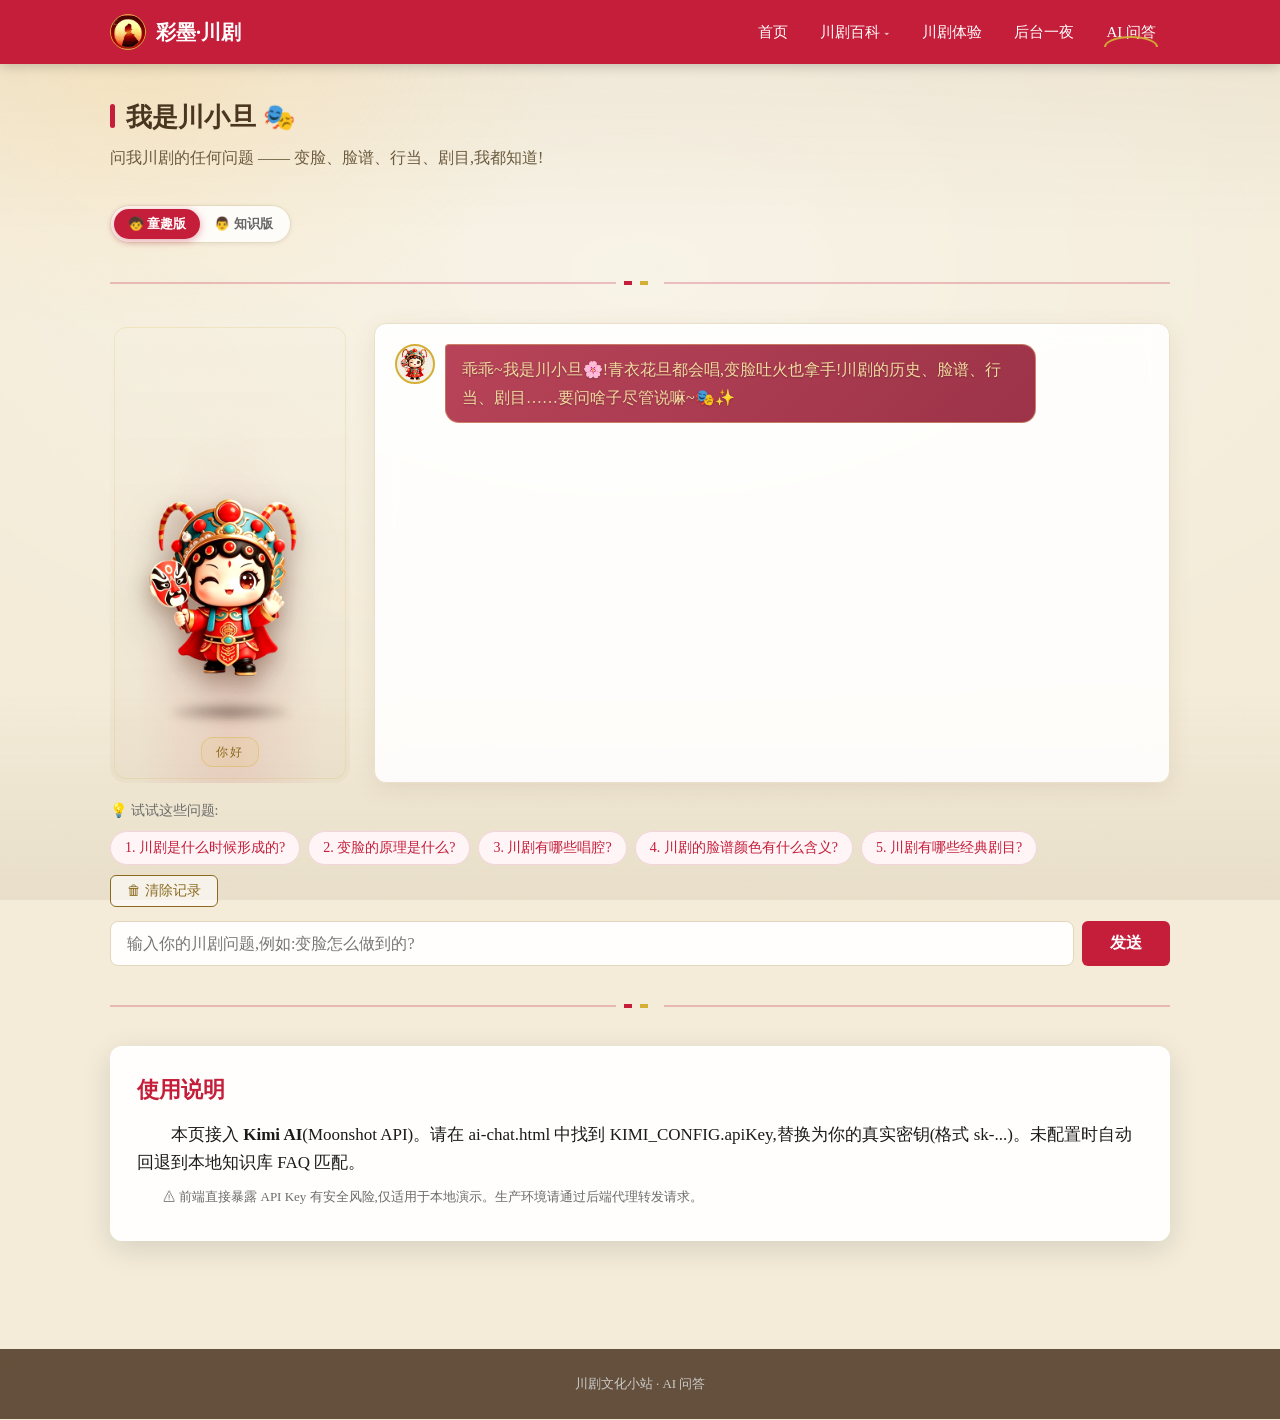
==== commit 32c8037b: "优化首页标签可读性、音效柔和化、行当测试图片、锣鼓经增强及变脸方式更新" ====
--- a/ai-chat.html
+++ b/ai-chat.html
@@ -4,7 +4,7 @@
   <meta charset="UTF-8" />
   <meta name="viewport" content="width=device-width, initial-scale=1.0" />
   <title>AI 问答 · 川剧文化小站</title>
-  <link rel="stylesheet" href="style.css?v=94" />
+  <link rel="stylesheet" href="style.css?v=96" />
 </head>
 <body class="kb-page kb-chat" data-mood="lobby">
   <!-- 舞台底板:与知识页/演出页同体系(追光+暗纹+暖底),最亮一档:戏园堂厢 -->
@@ -49,7 +49,7 @@
           <!-- SVG 兜底 -->
           <div class="mascot-wrap mascot-bounce" id="mascotWrapFallback" style="display:none;width:120px;height:160px;"></div>
           <!-- 点击提示 -->
-          <div class="mascot-tap-hint" id="tapHint">👆 点我看绝活!</div>
+          <div class="mascot-tap-hint" id="tapHint" style="display:none;">👆 点我看绝活!</div>
         </div>
         <!-- 表情状态指示 -->
         <div class="mascot-mood-label" id="moodLabel">你好</div>
@@ -91,7 +91,7 @@
     <p>川剧文化小站 · AI 问答</p>
   </footer>
 
-  <script src="app.js?v=20260909a"></script>
+  <script src="app.js?v=20260910a"></script>
   <script>
     (function () {
       SCU.renderNav("aichat");
@@ -300,10 +300,6 @@
         tapHint.style.display = 'none';
       }
 
-      mascotContainer.addEventListener('click', function () { playSkill(); });
-      // 5 秒后自动隐藏点击提示
-      setTimeout(function () { tapHint.style.opacity = '0'; tapHint.style.transition = 'opacity 0.6s'; }, 5000);
-
       // ===== 指令识别:让川小旦做动作 =====
       // 返回 {type, skill, reply} 或 null(非动作指令)
       // 注意:问句(含疑问词/求解释词)不拦截,正常发给 AI
@@ -313,15 +309,6 @@
         var clean = text.replace(/[?,。,.!！?]/g, '');
         // 疑问/求解释关键词 —— 含这些词的不拦截,发给 AI
         var isQuestion = /原理|是什么|是什么意思|怎么|怎样|如何|介绍|历史|起源|来历|含义|意思|代表|区别|种类|哪些|特点|讲讲|说说|解释|为什么|为何|背景|故事|由来/.test(clean);
-        // 变脸:只在祈使句(表演/来一个/变一个)或单纯"变脸"两字时触发
-        if (!isQuestion && /(^变脸$|表演.*变脸|变脸.*表演|来个变脸|变一个脸|变脸看看|给我变脸|变脸吧|看.*变脸|变脸.*看看)/.test(clean)) {
-          return { type: 'skill', skill: 'faceChange', reply: '🎭 来啦!看我看我——变!' };
-        }
-        // 吐火/喷火特效已取消,此类问题正常发给 AI
-        // 水袖
-        if (!isQuestion && /(^水袖$|甩.*水袖|水袖.*甩|表演.*水袖|水袖.*表演|来个水袖|水袖看看|给我水袖|水袖吧|看.*水袖|水袖.*看看|甩个袖|甩袖吧)/.test(clean)) {
-          return { type: 'skill', skill: 'waterSleeve', reply: '💫 水袖轻扬——飘~' };
-        }
         // 跳舞 / 跳一下
         if (/跳舞|跳一下|跳个舞|蹦一下|跳跃|跳一个/.test(clean)) {
           return { type: 'mood', mood: 'happy', reply: '💃 嘿嘿~川小旦给你跳一个!' };
@@ -329,10 +316,6 @@
         // 打招呼
         if (/^(你好|哈喽|hello|hi|嗨|在吗|你在吗|打招呼)/.test(clean)) {
           return { type: 'mood', mood: 'happy', reply: '👋 哎呀你来啦!我是川小旦,问我川剧的事儿嘛~' };
-        }
-        // 随机绝活
-        if (!isQuestion && /(^绝活$|^绝技$|表演绝活|来个绝活|来一段绝活|表演一下|来一个绝活|show一个|来个绝技|表演一个)/.test(clean)) {
-          return { type: 'skill', skill: null, reply: '🎪 好嘞!给你来一段绝活!' };
         }
         return null;
       }
--- a/style.css
+++ b/style.css
@@ -540,8 +540,8 @@
 }
 .playbill-sub {
   font-family: "STKaiti","KaiTi","楷体",serif;
-  font-size: 11px; font-weight: 400;
-  color: rgba(232,200,122,0.55);
+  font-size: 14px; font-weight: 400;
+  color: rgba(255,255,255,0.85);
   letter-spacing: 1px;
   margin-top: auto;
   text-align: center;
@@ -1451,6 +1451,9 @@
   gap: 14px;
   margin-top: 16px;
 }
+@media (min-width: 769px) {
+  .method-grid { grid-template-columns: repeat(3, 1fr); }
+}
 .method-card {
   display: flex;
   align-items: flex-start;
@@ -1483,6 +1486,21 @@
 }
 .method-card .method-body p {
   margin: 0; font-size: 15px; color: #555; line-height: 1.6;
+}
+.method-card .method-video-link {
+  display: inline-block;
+  margin-top: 8px;
+  font-size: 13px;
+  color: var(--color-red);
+  text-decoration: none;
+  border: 1px solid var(--color-red);
+  border-radius: 6px;
+  padding: 2px 10px;
+  transition: background .2s, color .2s;
+}
+.method-card .method-video-link:hover {
+  background: var(--color-red);
+  color: #fff;
 }
 
 /* ============ 演出页 · 老戏票票根风戏单 ============ */
@@ -1801,6 +1819,8 @@
   background: var(--color-black); color: #ccc;
   text-align: center; padding: 24px 20px;
   font-size: 13px;
+  content-visibility: auto;
+  contain-intrinsic-size: auto 100px;
 }
 .site-footer a { color: var(--color-gold); }
 
@@ -5380,7 +5400,7 @@
 }
 /* 主标题：汉仪尚巍手书 → 行楷 → 楷体 回退；上金下红垂直渐变 + 暗红光晕 + 书法错落 + 呼吸感 */
 .game-title {
-  font-family: "汉仪尚巍手书", "HYShangWeiShouShuW", "STXingkai", "华文行楷", "KaiTi", "STKaiti", "楷体", serif;
+  font-family: "汉仪尚巍手书","HYShangWeiShouShuW","STXingkai","华文行楷","KaiTi","STKaiti","楷体",serif;
   font-size: clamp(60px, 9.5vw, 132px);
   font-weight: 900;
   line-height: 1.1;
@@ -6209,6 +6229,14 @@
   font-family: "KaiTi", "楷体", serif; margin: 0 0 18px;
 }
 .rq-role-highlight { color: #A0522D; font-size: 34px; }
+.rq-role-img {
+  display: block; width: 170px; height: auto;
+  aspect-ratio: 1568 / 2944; object-fit: cover;
+  margin: 2px auto 18px; border-radius: 12px;
+  border: 2px solid #C9A84C;
+  box-shadow: 0 4px 14px rgba(92, 58, 14, 0.22);
+  background: rgba(92, 58, 14, 0.06);
+}
 .rq-rows { text-align: left; margin: 0 auto 16px; max-width: 420px; }
 .rq-row {
   display: flex; align-items: baseline; gap: 10px;
@@ -6241,6 +6269,7 @@
   .rq-question { font-size: 18px; }
   .rq-role-name { font-size: 24px; }
   .rq-role-highlight { font-size: 28px; }
+  .rq-role-img { width: 130px; }
   .rq-row { flex-direction: column; gap: 4px; }
   .rq-actions { flex-wrap: wrap; }
 }
@@ -6256,6 +6285,8 @@
   background: rgba(255,248,235,0.5);
   border: 1px solid rgba(92,58,14,0.25);
   border-radius: 14px; max-width: 560px; margin: 0 auto;
+  content-visibility: auto;
+  contain-intrinsic-size: auto 500px;
 }
 .drum-intro-text {
   color: #5C3A0E; font-size: 15px; line-height: 2.0;
